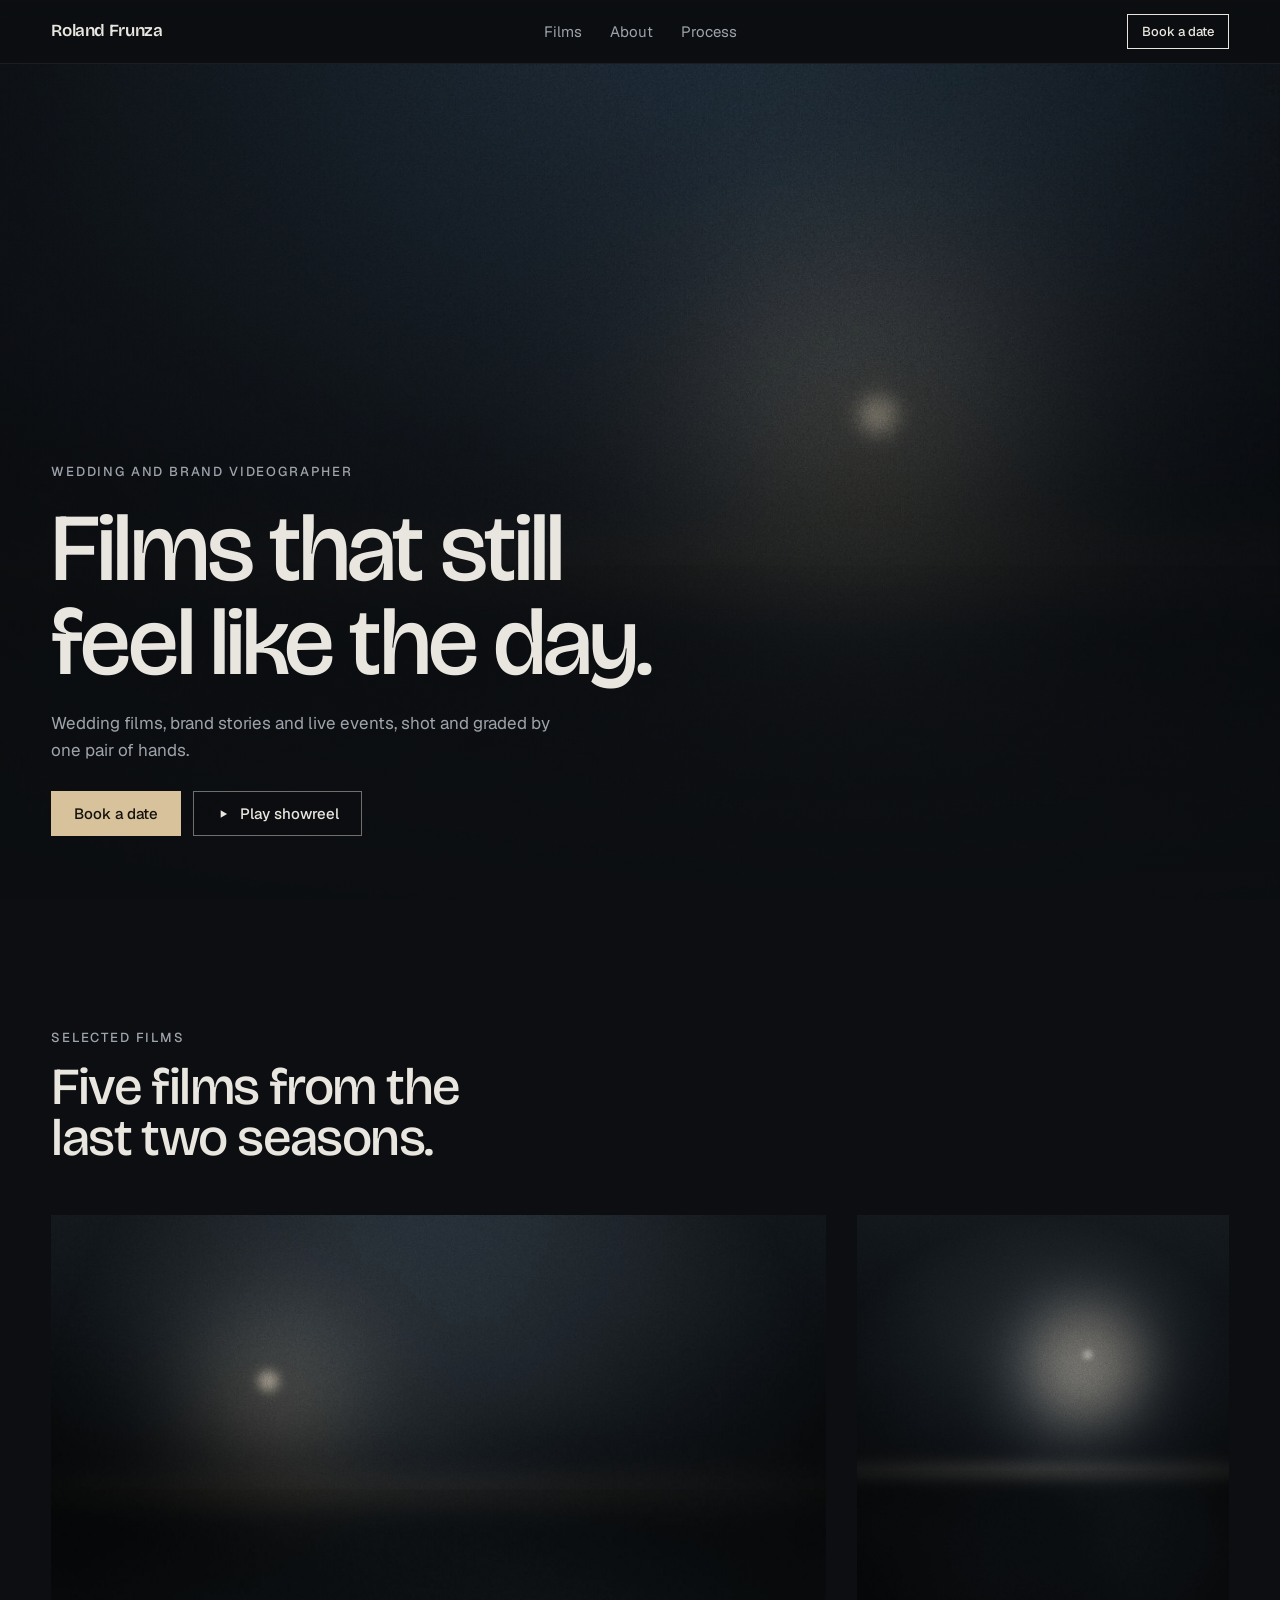
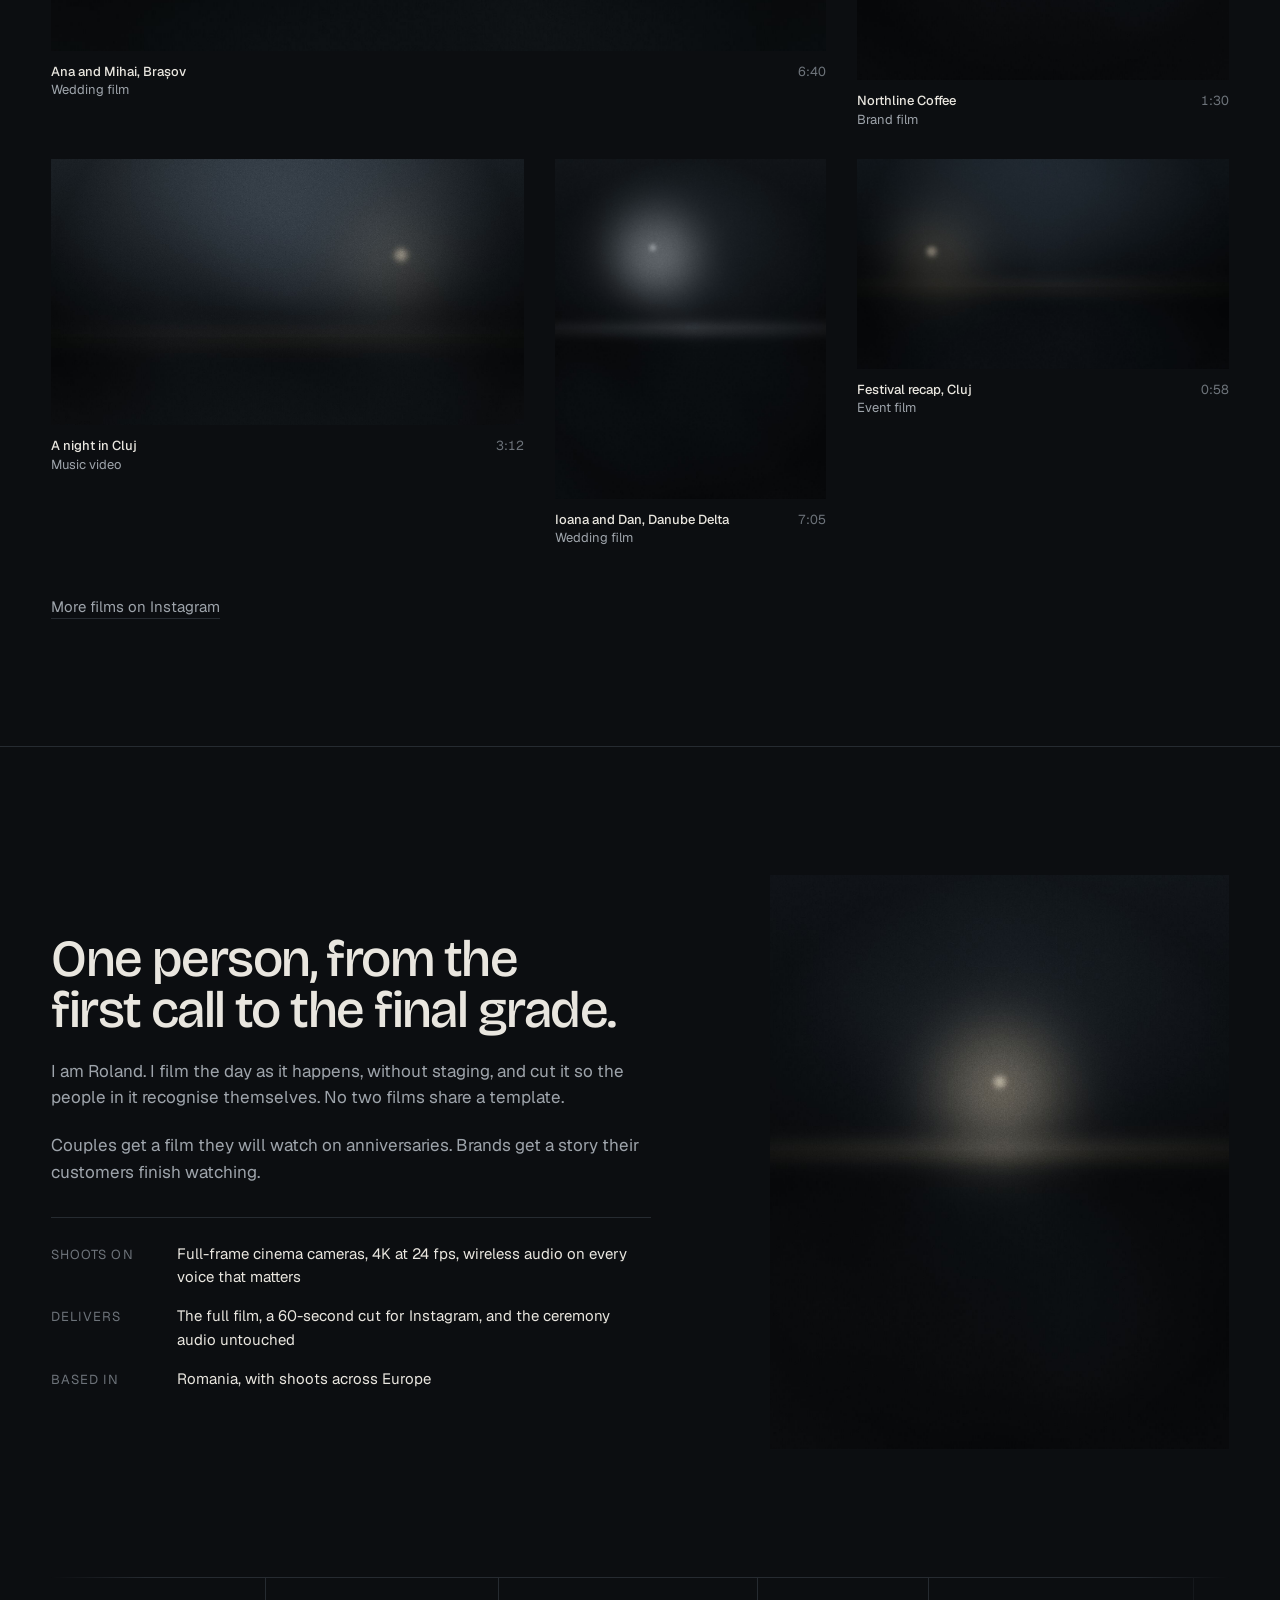
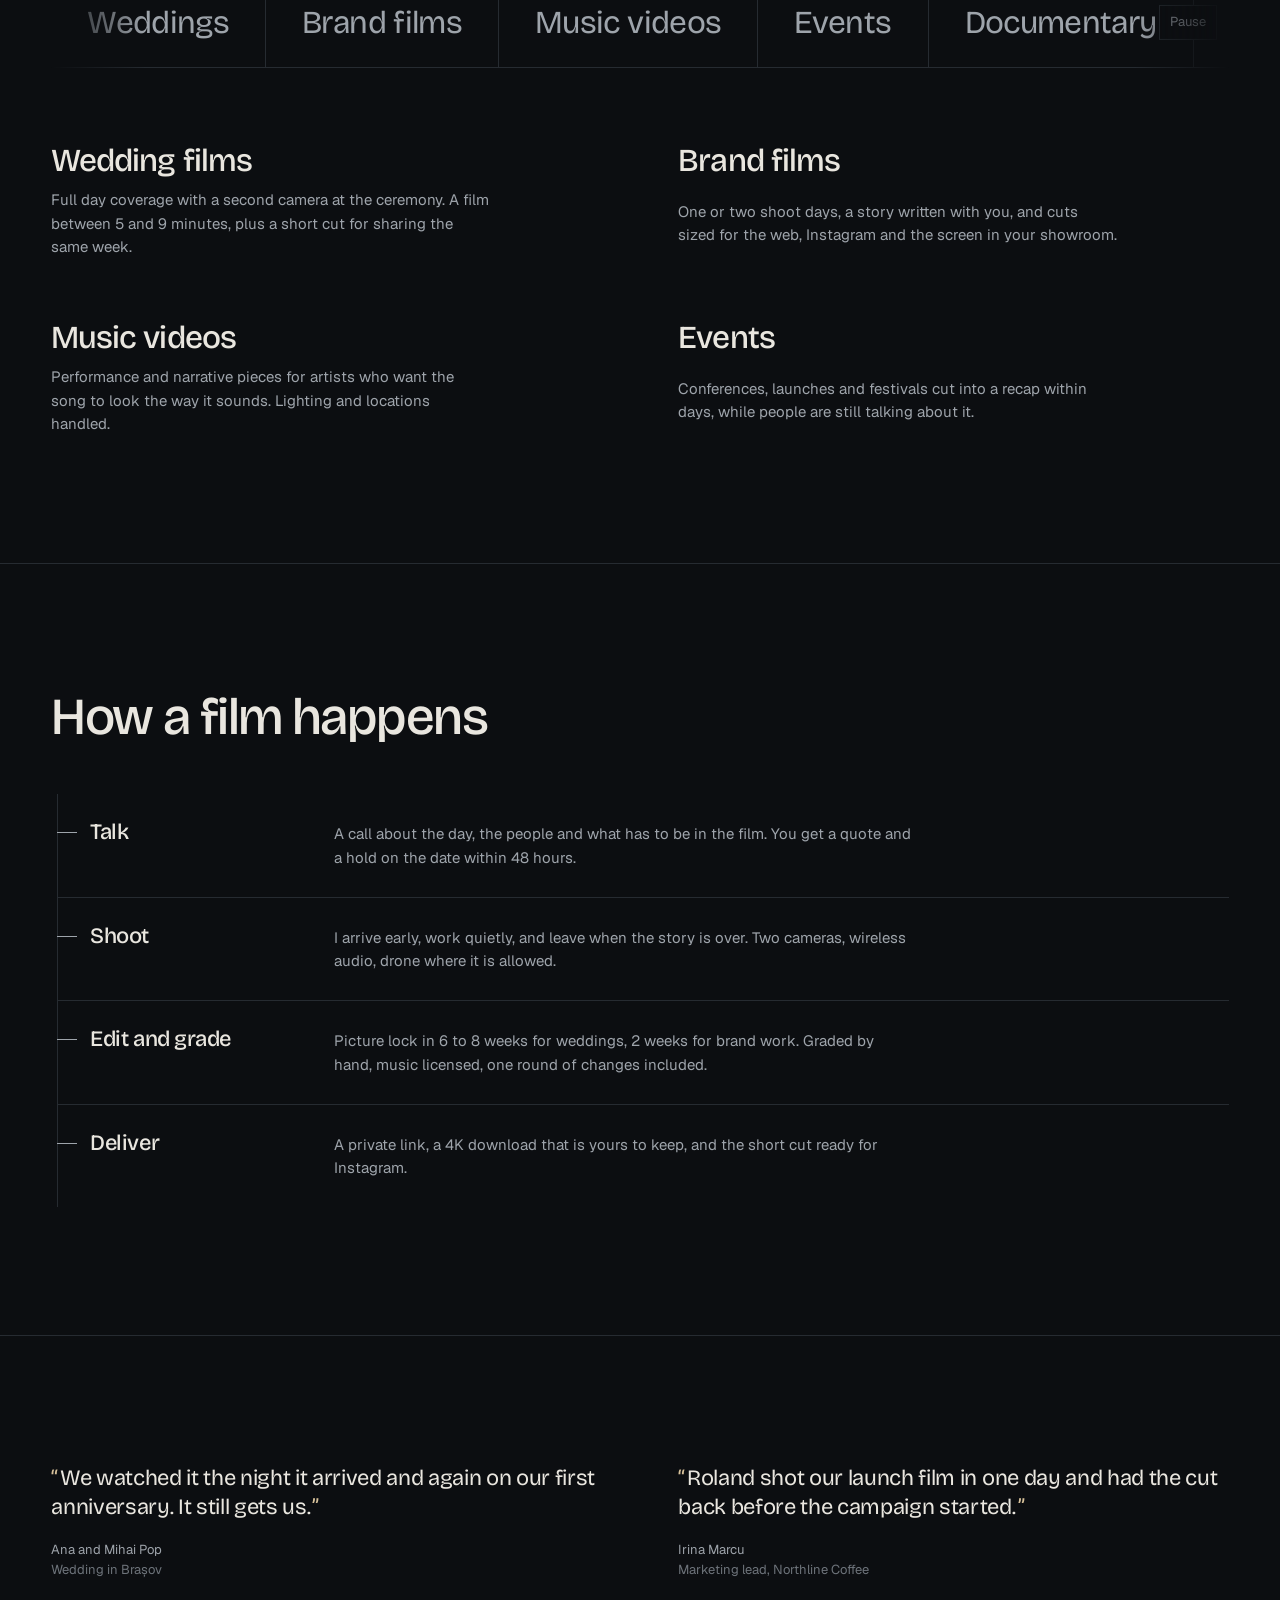
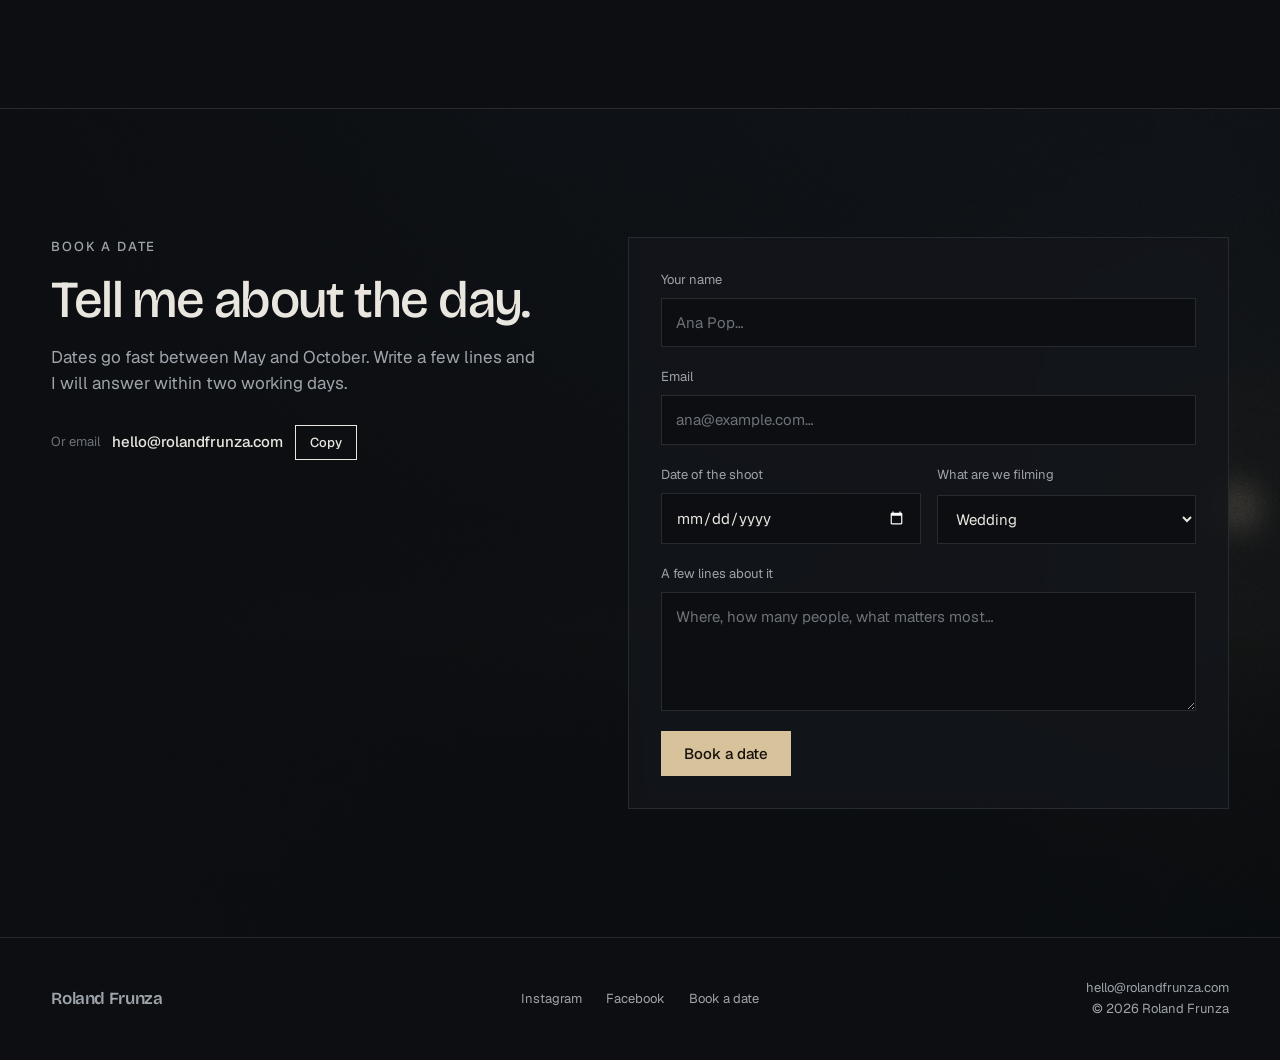
==== projects/roland-frunza/index.html @ 5f52cfac "Add Atelier agency skills, agents and the Roland Frunza website design Vendor taste-skill, image-to-" ====
<!doctype html>
<html lang="en">
<head>
  <meta charset="utf-8">
  <meta name="viewport" content="width=device-width, initial-scale=1, viewport-fit=cover">
  <meta name="theme-color" content="#0c0e11">
  <meta name="description" content="Roland Frunza films weddings, brand stories and live events. One person from the first call to the final grade.">
  <title>Roland Frunza, Videographer</title>
  <link rel="icon" href="data:image/svg+xml,%3Csvg xmlns='http://www.w3.org/2000/svg' viewBox='0 0 32 32'%3E%3Crect width='32' height='32' fill='%230c0e11'/%3E%3Cpath d='M12 9v14l11-7z' fill='%23d8c29b'/%3E%3C/svg%3E">
  <link rel="preload" href="assets/fonts/bricolagegrotesque-latin.woff2" as="font" type="font/woff2" crossorigin>
  <link rel="preload" href="assets/fonts/geist-latin.woff2" as="font" type="font/woff2" crossorigin>
  <link rel="stylesheet" href="styles.css">
</head>
<body>
  <a class="skip" href="#main">Skip to content</a>

  <header class="nav">
    <a class="nav__brand" href="#top" translate="no">Roland Frunza</a>
    <nav class="nav__links" aria-label="Sections">
      <a href="#films">Films</a>
      <a href="#about">About</a>
      <a href="#process">Process</a>
    </nav>
    <a class="btn btn--small" href="#book">Book a date</a>
  </header>

  <main id="main">

    <!-- SLOT: hero-reel.jpg, 16:9. Replace with the showreel poster frame, or a muted autoplay MP4 with this image as poster. -->
    <section class="hero" id="top" aria-labelledby="hero-title">
      <img class="hero__frame" src="assets/hero-reel.jpg" width="1920" height="1080" alt="" fetchpriority="high" decoding="async">
      <div class="hero__copy">
        <p class="eyebrow">Wedding and brand videographer</p>
        <h1 id="hero-title">Films that still feel like the day.</h1>
        <p class="hero__sub">Wedding films, brand stories and live events, shot and graded by one pair of hands.</p>
        <div class="hero__actions">
          <a class="btn btn--primary" href="#book">Book a date</a>
          <a class="btn btn--ghost" href="https://www.instagram.com/rolandfrunza/" target="_blank" rel="noopener">
            <svg class="icon" viewBox="0 0 24 24" aria-hidden="true" focusable="false"><path d="M8 5.5v13l11-6.5z"/></svg>
            Play showreel
          </a>
        </div>
      </div>
    </section>

    <section class="films" id="films" aria-labelledby="films-title">
      <header class="section-head">
        <p class="eyebrow">Selected films</p>
        <h2 id="films-title">Five films from the last two seasons.</h2>
      </header>

      <ul class="reel">
        <!-- SLOT: film-01.jpg, 16:9. Strongest wedding film still. -->
        <li class="reel__item reel__item--wide">
          <a class="frame" href="https://www.instagram.com/rolandfrunza/" target="_blank" rel="noopener">
            <img src="assets/film-01.jpg" width="1600" height="900" alt="Still from the wedding film of Ana and Mihai in Brașov" loading="lazy" decoding="async">
          </a>
          <figure class="caption">
            <figcaption><b>Ana and Mihai, Brașov</b><span>Wedding film</span><time>6:40</time></figcaption>
          </figure>
        </li>
        <!-- SLOT: film-02.jpg, 4:5. Vertical frame cut for reels. -->
        <li class="reel__item reel__item--tall">
          <a class="frame" href="https://www.instagram.com/rolandfrunza/" target="_blank" rel="noopener">
            <img src="assets/film-02.jpg" width="1200" height="1500" alt="Vertical still from a brand film for Northline Coffee" loading="lazy" decoding="async">
          </a>
          <figure class="caption">
            <figcaption><b>Northline Coffee</b><span>Brand film</span><time>1:30</time></figcaption>
          </figure>
        </li>
        <!-- SLOT: film-03.jpg, 16:9. Brand or commercial still. -->
        <li class="reel__item reel__item--half">
          <a class="frame" href="https://www.instagram.com/rolandfrunza/" target="_blank" rel="noopener">
            <img src="assets/film-03.jpg" width="1600" height="900" alt="Still from a music video shot at night in Cluj" loading="lazy" decoding="async">
          </a>
          <figure class="caption">
            <figcaption><b>A night in Cluj</b><span>Music video</span><time>3:12</time></figcaption>
          </figure>
        </li>
        <!-- SLOT: film-04.jpg, 4:5. Vertical detail shot. -->
        <li class="reel__item reel__item--tall">
          <a class="frame" href="https://www.instagram.com/rolandfrunza/" target="_blank" rel="noopener">
            <img src="assets/film-04.jpg" width="1200" height="1500" alt="Vertical still from the wedding film of Ioana and Dan in the Danube Delta" loading="lazy" decoding="async">
          </a>
          <figure class="caption">
            <figcaption><b>Ioana and Dan, Danube Delta</b><span>Wedding film</span><time>7:05</time></figcaption>
          </figure>
        </li>
        <!-- SLOT: film-05.jpg, 16:9. Event or festival still. -->
        <li class="reel__item reel__item--half">
          <a class="frame" href="https://www.instagram.com/rolandfrunza/" target="_blank" rel="noopener">
            <img src="assets/film-05.jpg" width="1600" height="900" alt="Still from a festival recap film" loading="lazy" decoding="async">
          </a>
          <figure class="caption">
            <figcaption><b>Festival recap, Cluj</b><span>Event film</span><time>0:58</time></figcaption>
          </figure>
        </li>
      </ul>
      <p class="films__more"><a href="https://www.instagram.com/rolandfrunza/" target="_blank" rel="noopener">More films on Instagram</a></p>
    </section>

    <section class="about" id="about" aria-labelledby="about-title">
      <div class="about__text">
        <h2 id="about-title">One person, from the first call to the final grade.</h2>
        <p>I am Roland. I film the day as it happens, without staging, and cut it so the people in it recognise themselves. No two films share a template.</p>
        <p>Couples get a film they will watch on anniversaries. Brands get a story their customers finish watching.</p>
        <dl class="facts">
          <div><dt>Shoots on</dt><dd>Full-frame cinema cameras, 4K at 24&nbsp;fps, wireless audio on every voice that matters</dd></div>
          <div><dt>Delivers</dt><dd>The full film, a 60-second cut for Instagram, and the ceremony audio untouched</dd></div>
          <div><dt>Based in</dt><dd>Romania, with shoots across Europe</dd></div>
        </dl>
      </div>
      <!-- SLOT: portrait.jpg, 4:5. Portrait of Roland on set, natural light. -->
      <img class="about__portrait" src="assets/portrait.jpg" width="1200" height="1500" alt="Roland Frunza holding a cinema camera on a shoot" loading="lazy" decoding="async">
    </section>

    <section class="kinds" aria-labelledby="kinds-title">
      <div class="marquee" aria-hidden="true">
        <div class="marquee__track">
          <span>Weddings</span><span>Brand films</span><span>Music videos</span><span>Events</span><span>Documentary</span><span>Real estate</span>
          <span>Weddings</span><span>Brand films</span><span>Music videos</span><span>Events</span><span>Documentary</span><span>Real estate</span>
        </div>
        <button class="marquee__toggle" type="button" id="marquee-toggle" aria-pressed="false">Pause</button>
      </div>
      <h2 id="kinds-title" class="visually-hidden">What I film</h2>
      <div class="kinds__list">
        <article class="kind">
          <h3>Wedding films</h3>
          <p>Full day coverage with a second camera at the ceremony. A film between 5 and 9 minutes, plus a short cut for sharing the same week.</p>
        </article>
        <article class="kind">
          <h3>Brand films</h3>
          <p>One or two shoot days, a story written with you, and cuts sized for the web, Instagram and the screen in your showroom.</p>
        </article>
        <article class="kind">
          <h3>Music videos</h3>
          <p>Performance and narrative pieces for artists who want the song to look the way it sounds. Lighting and locations handled.</p>
        </article>
        <article class="kind">
          <h3>Events</h3>
          <p>Conferences, launches and festivals cut into a recap within days, while people are still talking about it.</p>
        </article>
      </div>
    </section>

    <section class="process" id="process" aria-labelledby="process-title">
      <h2 id="process-title">How a film happens</h2>
      <ol class="steps">
        <li class="step">
          <h3>Talk</h3>
          <p>A call about the day, the people and what has to be in the film. You get a quote and a hold on the date within 48&nbsp;hours.</p>
        </li>
        <li class="step">
          <h3>Shoot</h3>
          <p>I arrive early, work quietly, and leave when the story is over. Two cameras, wireless audio, drone where it is allowed.</p>
        </li>
        <li class="step">
          <h3>Edit and grade</h3>
          <p>Picture lock in 6 to 8&nbsp;weeks for weddings, 2&nbsp;weeks for brand work. Graded by hand, music licensed, one round of changes included.</p>
        </li>
        <li class="step">
          <h3>Deliver</h3>
          <p>A private link, a 4K download that is yours to keep, and the short cut ready for Instagram.</p>
        </li>
      </ol>
    </section>

    <section class="words" aria-label="What clients say">
      <blockquote class="quote">
        <p>We watched it the night it arrived and again on our first anniversary. It still gets us.</p>
        <footer>Ana and Mihai Pop<span>Wedding in Brașov</span></footer>
      </blockquote>
      <blockquote class="quote">
        <p>Roland shot our launch film in one day and had the cut back before the campaign started.</p>
        <footer>Irina Marcu<span>Marketing lead, Northline Coffee</span></footer>
      </blockquote>
    </section>

    <!-- SLOT: contact.jpg, 12:5. Wide atmospheric frame, dark enough for text. -->
    <section class="book" id="book" aria-labelledby="book-title">
      <img class="book__frame" src="assets/contact.jpg" width="1920" height="800" alt="" loading="lazy" decoding="async">
      <div class="book__inner">
        <div class="book__intro">
          <p class="eyebrow">Book a date</p>
          <h2 id="book-title">Tell me about the day.</h2>
          <p>Dates go fast between May and October. Write a few lines and I will answer within two working days.</p>
          <div class="contact-line">
            <span class="contact-line__label">Or email</span>
            <span class="contact-line__value" id="email-value" translate="no">hello@rolandfrunza.com</span>
            <button class="btn btn--small" type="button" id="copy-email">Copy</button>
            <span class="contact-line__status" id="copy-status" aria-live="polite"></span>
          </div>
        </div>
        <form class="form" id="booking-form" novalidate>
          <div class="field">
            <label for="f-name">Your name</label>
            <input id="f-name" name="name" type="text" autocomplete="name" required placeholder="Ana Pop…">
            <p class="field__error" id="f-name-error" aria-live="polite"></p>
          </div>
          <div class="field">
            <label for="f-email">Email</label>
            <input id="f-email" name="email" type="email" inputmode="email" autocomplete="email" spellcheck="false" required placeholder="ana@example.com…">
            <p class="field__error" id="f-email-error" aria-live="polite"></p>
          </div>
          <div class="field field--half">
            <label for="f-date">Date of the shoot</label>
            <input id="f-date" name="date" type="date" autocomplete="off">
            <p class="field__error" id="f-date-error" aria-live="polite"></p>
          </div>
          <div class="field field--half">
            <label for="f-type">What are we filming</label>
            <select id="f-type" name="type" autocomplete="off">
              <option value="wedding">Wedding</option>
              <option value="brand">Brand film</option>
              <option value="music">Music video</option>
              <option value="event">Event</option>
              <option value="other">Something else</option>
            </select>
            <p class="field__error" id="f-type-error" aria-live="polite"></p>
          </div>
          <div class="field">
            <label for="f-message">A few lines about it</label>
            <textarea id="f-message" name="message" rows="4" autocomplete="off" placeholder="Where, how many people, what matters most…"></textarea>
            <p class="field__error" id="f-message-error" aria-live="polite"></p>
          </div>
          <div class="form__actions">
            <button class="btn btn--primary" type="submit" id="submit-btn">Book a date</button>
            <p class="form__status" id="form-status" aria-live="polite"></p>
          </div>
        </form>
      </div>
    </section>

  </main>

  <footer class="footer">
    <a class="footer__brand" href="#top" translate="no">Roland Frunza</a>
    <nav class="footer__links" aria-label="Elsewhere">
      <a href="https://www.instagram.com/rolandfrunza/" target="_blank" rel="noopener">Instagram</a>
      <a href="https://www.facebook.com/profile.php?id=100063567347592" target="_blank" rel="noopener">Facebook</a>
      <a href="#book">Book a date</a>
    </nav>
    <p class="footer__note"><span translate="no">hello@rolandfrunza.com</span><br>© 2026 Roland Frunza</p>
  </footer>

  <script src="script.js" defer></script>
</body>
</html>
---- projects/roland-frunza/styles.css ----
/* Roland Frunza, videographer.
   Layout: full-bleed frames with a left-weighted title card; a 12-column editorial reel;
   type does the structure, chrome stays invisible. Single dark theme, locked. */

/* Self-hosted variable fonts (Google Fonts, OFL). Latin + Latin Extended for Romanian diacritics. */
@font-face { font-family: "Bricolage Grotesque"; font-style: normal; font-weight: 300 800; font-display: swap;
  src: url("assets/fonts/bricolagegrotesque-latin-ext.woff2") format("woff2");
  unicode-range: U+0100-02BA, U+02BD-02C5, U+02C7-02CC, U+02CE-02D7, U+02DD-02FF, U+0304, U+0308, U+0329, U+1D00-1DBF, U+1E00-1E9F, U+1EF2-1EFF, U+2020, U+20A0-20AB, U+20AD-20C0, U+2113, U+2C60-2C7F, U+A720-A7FF; }
@font-face { font-family: "Bricolage Grotesque"; font-style: normal; font-weight: 300 800; font-display: swap;
  src: url("assets/fonts/bricolagegrotesque-latin.woff2") format("woff2");
  unicode-range: U+0000-00FF, U+0131, U+0152-0153, U+02BB-02BC, U+02C6, U+02DA, U+02DC, U+0304, U+0308, U+0329, U+2000-206F, U+20AC, U+2122, U+2191, U+2193, U+2212, U+2215, U+FEFF, U+FFFD; }
@font-face { font-family: "Geist"; font-style: normal; font-weight: 300 700; font-display: swap;
  src: url("assets/fonts/geist-latin-ext.woff2") format("woff2");
  unicode-range: U+0100-02BA, U+02BD-02C5, U+02C7-02CC, U+02CE-02D7, U+02DD-02FF, U+0304, U+0308, U+0329, U+1D00-1DBF, U+1E00-1E9F, U+1EF2-1EFF, U+2020, U+20A0-20AB, U+20AD-20C0, U+2113, U+2C60-2C7F, U+A720-A7FF; }
@font-face { font-family: "Geist"; font-style: normal; font-weight: 300 700; font-display: swap;
  src: url("assets/fonts/geist-latin.woff2") format("woff2");
  unicode-range: U+0000-00FF, U+0131, U+0152-0153, U+02BB-02BC, U+02C6, U+02DA, U+02DC, U+0304, U+0308, U+0329, U+2000-206F, U+20AC, U+2122, U+2191, U+2193, U+2212, U+2215, U+FEFF, U+FFFD; }

:root {
  --bg: #0c0e11;
  --bg-2: #13161a;
  --line: #262b31;
  --fg: #e9e6df;
  --fg-2: #9ea4ab;
  --fg-3: #6d737a;
  --accent: #d8c29b;
  --accent-ink: #15120c;

  --font-display: "Bricolage Grotesque", "Archivo", "Helvetica Neue", Arial, sans-serif;
  --font-body: "Geist", "Helvetica Neue", Arial, system-ui, sans-serif;

  --step--1: 0.8125rem;
  --step-0: 0.9375rem;
  --step-1: 1.0625rem;
  --step-2: 1.375rem;
  --step-3: 2rem;
  --step-4: clamp(2rem, 1.2rem + 2.6vw, 3.25rem);
  --step-5: clamp(2.75rem, 0.8rem + 6.5vw, 6rem);

  --gutter: clamp(16px, 4vw, 56px);
  --section: clamp(72px, 10vw, 140px);
  --container: 1440px;
  --nav-h: 64px;

  --ease-out: cubic-bezier(0.22, 1, 0.36, 1);
  color-scheme: dark;
}

*, *::before, *::after { box-sizing: border-box; }

html { scroll-behavior: smooth; -webkit-text-size-adjust: 100%; }
[id] { scroll-margin-top: calc(var(--nav-h) + 16px); }

body {
  margin: 0;
  background: var(--bg);
  color: var(--fg);
  font-family: var(--font-body);
  font-size: var(--step-0);
  line-height: 1.55;
  font-weight: 400;
  -webkit-font-smoothing: antialiased;
  -webkit-tap-highlight-color: transparent;
  overflow-x: clip;
}

img { max-width: 100%; height: auto; display: block; }
a { color: inherit; }
h1, h2, h3 { margin: 0; font-family: var(--font-display); font-weight: 500; letter-spacing: -0.03em; line-height: 0.98; text-wrap: balance; }
p { margin: 0; }
ul, ol { margin: 0; padding: 0; list-style: none; }
button, input, select, textarea { font: inherit; color: inherit; }
button { touch-action: manipulation; }

:focus-visible { outline: 2px solid var(--accent); outline-offset: 3px; }
:focus:not(:focus-visible) { outline: none; }

.visually-hidden {
  position: absolute; width: 1px; height: 1px; margin: -1px; padding: 0;
  overflow: hidden; clip: rect(0 0 0 0); white-space: nowrap; border: 0;
}

.skip {
  position: absolute; left: var(--gutter); top: -100px; z-index: 50;
  padding: 10px 14px; background: var(--accent); color: var(--accent-ink); text-decoration: none;
}
.skip:focus-visible { top: calc(env(safe-area-inset-top, 0px) + 12px); }

/* Labels */
.eyebrow {
  font-size: var(--step--1);
  text-transform: uppercase;
  letter-spacing: 0.14em;
  color: var(--fg-2);
  font-weight: 500;
}

/* Buttons: all-sharp, one accent */
.btn {
  display: inline-flex; align-items: center; gap: 10px;
  padding: 14px 22px;
  font-weight: 500; font-size: var(--step-0); line-height: 1;
  text-decoration: none; white-space: nowrap;
  border: 1px solid var(--fg); background: transparent; color: var(--fg);
  cursor: pointer;
  transition: background-color 180ms var(--ease-out), color 180ms var(--ease-out), border-color 180ms var(--ease-out), transform 120ms var(--ease-out);
}
.btn:hover { background: var(--fg); color: var(--bg); }
.btn:active { transform: translateY(1px); }
.btn--primary { background: var(--accent); color: var(--accent-ink); border-color: var(--accent); }
.btn--primary:hover { background: var(--fg); border-color: var(--fg); color: var(--bg); }
.btn--ghost { border-color: rgba(233, 230, 223, 0.45); backdrop-filter: blur(6px); background: rgba(12, 14, 17, 0.35); }
.btn--ghost:hover { border-color: var(--fg); background: var(--fg); color: var(--bg); }
.btn--small { padding: 10px 14px; font-size: var(--step--1); }
.icon { width: 14px; height: 14px; fill: currentColor; }

/* Nav */
.nav {
  position: sticky; top: env(safe-area-inset-top, 0px); z-index: 40;
  height: var(--nav-h);
  display: grid; grid-template-columns: 1fr auto 1fr; align-items: center; gap: 24px;
  padding-inline: var(--gutter);
  background: linear-gradient(to bottom, rgba(12, 14, 17, 0.9), rgba(12, 14, 17, 0.6));
  backdrop-filter: blur(10px);
  border-bottom: 1px solid rgba(38, 43, 49, 0.6);
}
.nav__brand, .footer__brand {
  font-family: var(--font-display); font-weight: 600; letter-spacing: -0.02em; font-size: var(--step-1);
  text-decoration: none; white-space: nowrap;
}
.nav__links { display: flex; gap: 28px; justify-content: center; }
.nav__links a { text-decoration: none; color: var(--fg-2); font-size: var(--step-0); transition: color 160ms var(--ease-out); }
.nav__links a:hover { color: var(--fg); }
.nav > .btn { justify-self: end; }

/* Hero */
.hero {
  position: relative;
  min-height: calc(100dvh - var(--nav-h));
  display: grid; align-items: end;
  padding: 24px var(--gutter) clamp(32px, 5vw, 64px);
  isolation: isolate;
  overflow: hidden;
}
.hero__frame {
  position: absolute; inset: 0; z-index: -2;
  width: 100%; height: 100%; object-fit: cover;
  animation: frame-in 1600ms var(--ease-out) both;
}
.hero::after {
  content: ""; position: absolute; inset: 0; z-index: -1;
  background:
    linear-gradient(to top, rgba(12, 14, 17, 0.92) 0%, rgba(12, 14, 17, 0.45) 45%, rgba(12, 14, 17, 0.1) 100%),
    linear-gradient(to right, rgba(12, 14, 17, 0.5), transparent 60%);
}
.hero__copy {
  max-width: 1000px;
  display: grid; gap: 20px;
  animation: rise 900ms 200ms var(--ease-out) both;
}
.hero h1 {
  font-size: var(--step-5);
  font-variation-settings: "opsz" 96;
  max-width: 14ch;
}
.hero__sub { font-size: var(--step-1); color: var(--fg-2); max-width: 46ch; }
.hero__actions { display: flex; flex-wrap: wrap; gap: 12px; margin-top: 8px; }

@keyframes rise { from { opacity: 0; transform: translateY(18px); } to { opacity: 1; transform: none; } }
@keyframes frame-in { from { transform: scale(1.04); } to { transform: none; } }

/* Shared section rhythm */
.films, .about, .kinds, .process, .words {
  padding-block: var(--section);
  padding-inline: var(--gutter);
  max-width: var(--container);
  margin-inline: auto;
}
.section-head { display: grid; gap: 14px; margin-bottom: clamp(32px, 4vw, 56px); }
h2 { font-size: var(--step-4); max-width: 18ch; }

/* Selected films: 12-column editorial reel */
.reel {
  display: grid;
  grid-template-columns: repeat(12, minmax(0, 1fr));
  gap: clamp(16px, 2.4vw, 36px);
  align-items: start;
}
.reel__item { min-width: 0; display: grid; gap: 12px; }
.reel__item--wide { grid-column: 1 / span 8; }
.reel__item--tall { grid-column: span 4; }
.reel__item--half { grid-column: span 4; }
.reel__item:nth-child(2) { grid-column: 9 / span 4; }
.reel__item:nth-child(3) { grid-column: 1 / span 5; }
.reel__item:nth-child(4) { grid-column: 6 / span 3; }
.reel__item:nth-child(5) { grid-column: 9 / span 4; }

.frame {
  display: block; overflow: hidden; background: var(--bg-2);
  max-width: 100%;
}
.frame img {
  width: 100%; height: auto;
  transition: transform 700ms var(--ease-out), filter 700ms var(--ease-out);
  filter: saturate(0.9);
}
.frame:hover img, .frame:focus-visible img { transform: scale(1.03); filter: saturate(1); }

.caption { margin: 0; }
.caption figcaption {
  display: grid; grid-template-columns: 1fr auto; column-gap: 16px;
  font-size: var(--step--1); color: var(--fg-2); line-height: 1.4;
}
.caption b { font-weight: 500; color: var(--fg); grid-column: 1; }
.caption span { grid-column: 1; }
.caption time { grid-column: 2; grid-row: 1 / span 2; align-self: start; font-variant-numeric: tabular-nums; color: var(--fg-3); }

.films__more { margin-top: clamp(28px, 4vw, 48px); }
.films__more a { color: var(--fg-2); text-decoration: none; border-bottom: 1px solid var(--line); padding-bottom: 2px; transition: color 160ms var(--ease-out), border-color 160ms var(--ease-out); }
.films__more a:hover { color: var(--accent); border-color: var(--accent); }

/* About: text left, portrait right */
.about {
  display: grid; grid-template-columns: minmax(0, 7fr) minmax(0, 5fr); gap: clamp(32px, 6vw, 96px);
  align-items: center;
  border-top: 1px solid var(--line);
}
.about__text { display: grid; gap: 22px; max-width: 60ch; }
.about__text p { color: var(--fg-2); font-size: var(--step-1); }
.about__portrait { width: 100%; max-width: 480px; justify-self: end; }
.facts { display: grid; gap: 16px; margin: 10px 0 0; padding-top: 24px; border-top: 1px solid var(--line); }
.facts div { display: grid; grid-template-columns: 110px minmax(0, 1fr); gap: 16px; }
.facts dt { color: var(--fg-3); font-size: var(--step--1); text-transform: uppercase; letter-spacing: 0.08em; padding-top: 3px; }
.facts dd { margin: 0; color: var(--fg); }

/* What I film: marquee, then two columns */
.kinds { padding-top: 0; }
.marquee {
  position: relative; overflow: hidden;
  border-block: 1px solid var(--line);
  margin-bottom: clamp(40px, 6vw, 80px);
  mask-image: linear-gradient(to right, transparent, black 8%, black 92%, transparent);
}
.marquee__track {
  display: flex; width: max-content;
  animation: slide 38s linear infinite;
}
.marquee__track span {
  font-family: var(--font-display); font-size: var(--step-3); font-weight: 400; letter-spacing: -0.02em;
  padding: 20px 36px;
  border-right: 1px solid var(--line);
  white-space: nowrap; color: var(--fg-2);
}
.marquee.is-paused .marquee__track, .marquee:hover .marquee__track { animation-play-state: paused; }
.marquee__toggle {
  position: absolute; right: 12px; top: 50%; transform: translateY(-50%);
  padding: 6px 10px; font-size: var(--step--1);
  background: var(--bg); border: 1px solid var(--line); color: var(--fg-2); cursor: pointer;
}
.marquee__toggle:hover { color: var(--fg); border-color: var(--fg-2); }
@keyframes slide { to { transform: translateX(-50%); } }

.kinds__list {
  display: grid; grid-template-columns: repeat(2, minmax(0, 1fr));
  gap: clamp(32px, 5vw, 72px) clamp(32px, 6vw, 96px);
}
.kind { display: grid; gap: 12px; }
.kind h3 { font-size: var(--step-3); font-weight: 500; }
.kind p { color: var(--fg-2); max-width: 44ch; }

/* Process: vertical timeline, no numbering */
.process { border-top: 1px solid var(--line); }
.process h2 { margin-bottom: clamp(32px, 4vw, 56px); }
.steps {
  display: grid; gap: 0;
  border-left: 1px solid var(--line);
  margin-left: 6px;
}
.step {
  position: relative;
  display: grid; grid-template-columns: minmax(140px, 220px) minmax(0, 1fr); gap: 24px;
  padding: 28px 0 28px 32px;
}
.step::before {
  content: ""; position: absolute; left: -1px; top: 38px;
  width: 20px; height: 1px; background: var(--fg-2);
}
.step + .step { border-top: 1px solid var(--line); }
.step h3 { font-size: var(--step-2); font-weight: 500; letter-spacing: -0.02em; }
.step p { color: var(--fg-2); max-width: 58ch; }

/* Kind words: two quotes */
.words {
  display: grid; grid-template-columns: repeat(2, minmax(0, 1fr)); gap: clamp(32px, 6vw, 96px);
  border-top: 1px solid var(--line);
}
.quote { margin: 0; display: grid; gap: 18px; }
.quote p {
  font-family: var(--font-display); font-size: var(--step-2); line-height: 1.3; letter-spacing: -0.015em;
  font-weight: 400; text-wrap: pretty;
}
.quote p::before { content: "\201C"; color: var(--accent); margin-right: 2px; }
.quote p::after { content: "\201D"; color: var(--accent); margin-left: 2px; }
.quote footer { display: grid; font-size: var(--step--1); color: var(--fg-2); }
.quote footer span { color: var(--fg-3); }

/* Book a date */
.book { position: relative; isolation: isolate; overflow: hidden; border-top: 1px solid var(--line); }
.book__frame { position: absolute; inset: 0; z-index: -2; width: 100%; height: 100%; object-fit: cover; }
.book::after {
  content: ""; position: absolute; inset: 0; z-index: -1;
  background: linear-gradient(to right, rgba(12, 14, 17, 0.94) 0%, rgba(12, 14, 17, 0.82) 55%, rgba(12, 14, 17, 0.6) 100%);
}
.book__inner {
  max-width: var(--container); margin-inline: auto;
  padding: var(--section) var(--gutter);
  display: grid; grid-template-columns: minmax(0, 5fr) minmax(0, 6fr); gap: clamp(32px, 6vw, 96px);
  align-items: start;
}
.book__intro { display: grid; gap: 18px; }
.book__intro > p:not(.eyebrow) { color: var(--fg-2); max-width: 44ch; font-size: var(--step-1); }
.contact-line { display: flex; flex-wrap: wrap; align-items: center; gap: 12px; margin-top: 10px; }
.contact-line__label { color: var(--fg-3); font-size: var(--step--1); }
.contact-line__value { font-weight: 500; user-select: all; }
.contact-line__status { color: var(--accent); font-size: var(--step--1); min-height: 1em; }

.form {
  display: grid; grid-template-columns: repeat(2, minmax(0, 1fr)); gap: 20px 16px;
  padding: clamp(20px, 3vw, 32px);
  background: rgba(19, 22, 26, 0.85);
  border: 1px solid var(--line);
  backdrop-filter: blur(8px);
}
.field { grid-column: 1 / -1; display: grid; gap: 8px; min-width: 0; }
.field--half { grid-column: auto; }
.field label { font-size: var(--step--1); color: var(--fg-2); }
.field input, .field select, .field textarea {
  width: 100%; min-width: 0;
  padding: 12px 14px;
  background: var(--bg); color: var(--fg);
  border: 1px solid var(--line); border-radius: 0;
  transition: border-color 160ms var(--ease-out);
}
.field input::placeholder, .field textarea::placeholder { color: var(--fg-3); }
.field input:hover, .field select:hover, .field textarea:hover { border-color: var(--fg-3); }
.field input:focus-visible, .field select:focus-visible, .field textarea:focus-visible { outline: none; border-color: var(--accent); box-shadow: 0 0 0 1px var(--accent); }
.field textarea { resize: vertical; min-height: 110px; }
.field.is-invalid input, .field.is-invalid select, .field.is-invalid textarea { border-color: #d9a08c; }
.field__error { font-size: var(--step--1); color: #e5b4a3; min-height: 0; }
.field__error:empty { display: none; }
.form__actions { grid-column: 1 / -1; display: flex; flex-wrap: wrap; align-items: center; gap: 16px; }
.form__status { color: var(--fg-2); font-size: var(--step--1); }
.form__status.is-ok { color: var(--accent); }
.form.is-sent .form__status { font-weight: 500; }

/* Footer */
.footer {
  max-width: var(--container); margin-inline: auto;
  padding: 40px var(--gutter) calc(40px + env(safe-area-inset-bottom, 0px));
  display: grid; grid-template-columns: 1fr auto 1fr; align-items: center; gap: 24px;
  border-top: 1px solid var(--line);
  color: var(--fg-2); font-size: var(--step--1);
}
.footer__links { display: flex; gap: 24px; flex-wrap: wrap; justify-content: center; }
.footer__links a { text-decoration: none; color: var(--fg-2); transition: color 160ms var(--ease-out); }
.footer__links a:hover { color: var(--fg); }
.footer__note { text-align: right; line-height: 1.6; }

/* Tablet and phone */
@media (max-width: 960px) {
  .reel__item--wide, .reel__item--tall, .reel__item--half,
  .reel__item:nth-child(2), .reel__item:nth-child(3), .reel__item:nth-child(4), .reel__item:nth-child(5) {
    grid-column: span 6;
  }
  .reel__item:first-child { grid-column: 1 / -1; }
  .about { grid-template-columns: 1fr; }
  .about__portrait { justify-self: start; max-width: 420px; }
  .book__inner { grid-template-columns: 1fr; }
  .words { grid-template-columns: 1fr; }
  .step { grid-template-columns: 1fr; gap: 8px; }
}

@media (max-width: 640px) {
  .nav { grid-template-columns: 1fr auto; }
  .nav__links { display: none; }
  .hero { min-height: calc(100svh - var(--nav-h)); }
  .reel__item, .reel__item:first-child { grid-column: 1 / -1; }
  .kinds__list { grid-template-columns: 1fr; }
  .facts div { grid-template-columns: 1fr; gap: 4px; }
  .form { grid-template-columns: 1fr; }
  .field--half { grid-column: 1 / -1; }
  .footer { grid-template-columns: 1fr; text-align: left; }
  .footer__links { justify-content: flex-start; }
  .footer__note { text-align: left; }
  .marquee__track span { font-size: var(--step-2); padding: 16px 24px; }
}

@media (prefers-reduced-motion: reduce) {
  html { scroll-behavior: auto; }
  .hero__frame, .hero__copy { animation: none; }
  .marquee__track { animation: none; }
  .frame img { transition: none; }
  .btn, .nav__links a, .films__more a { transition: none; }
}
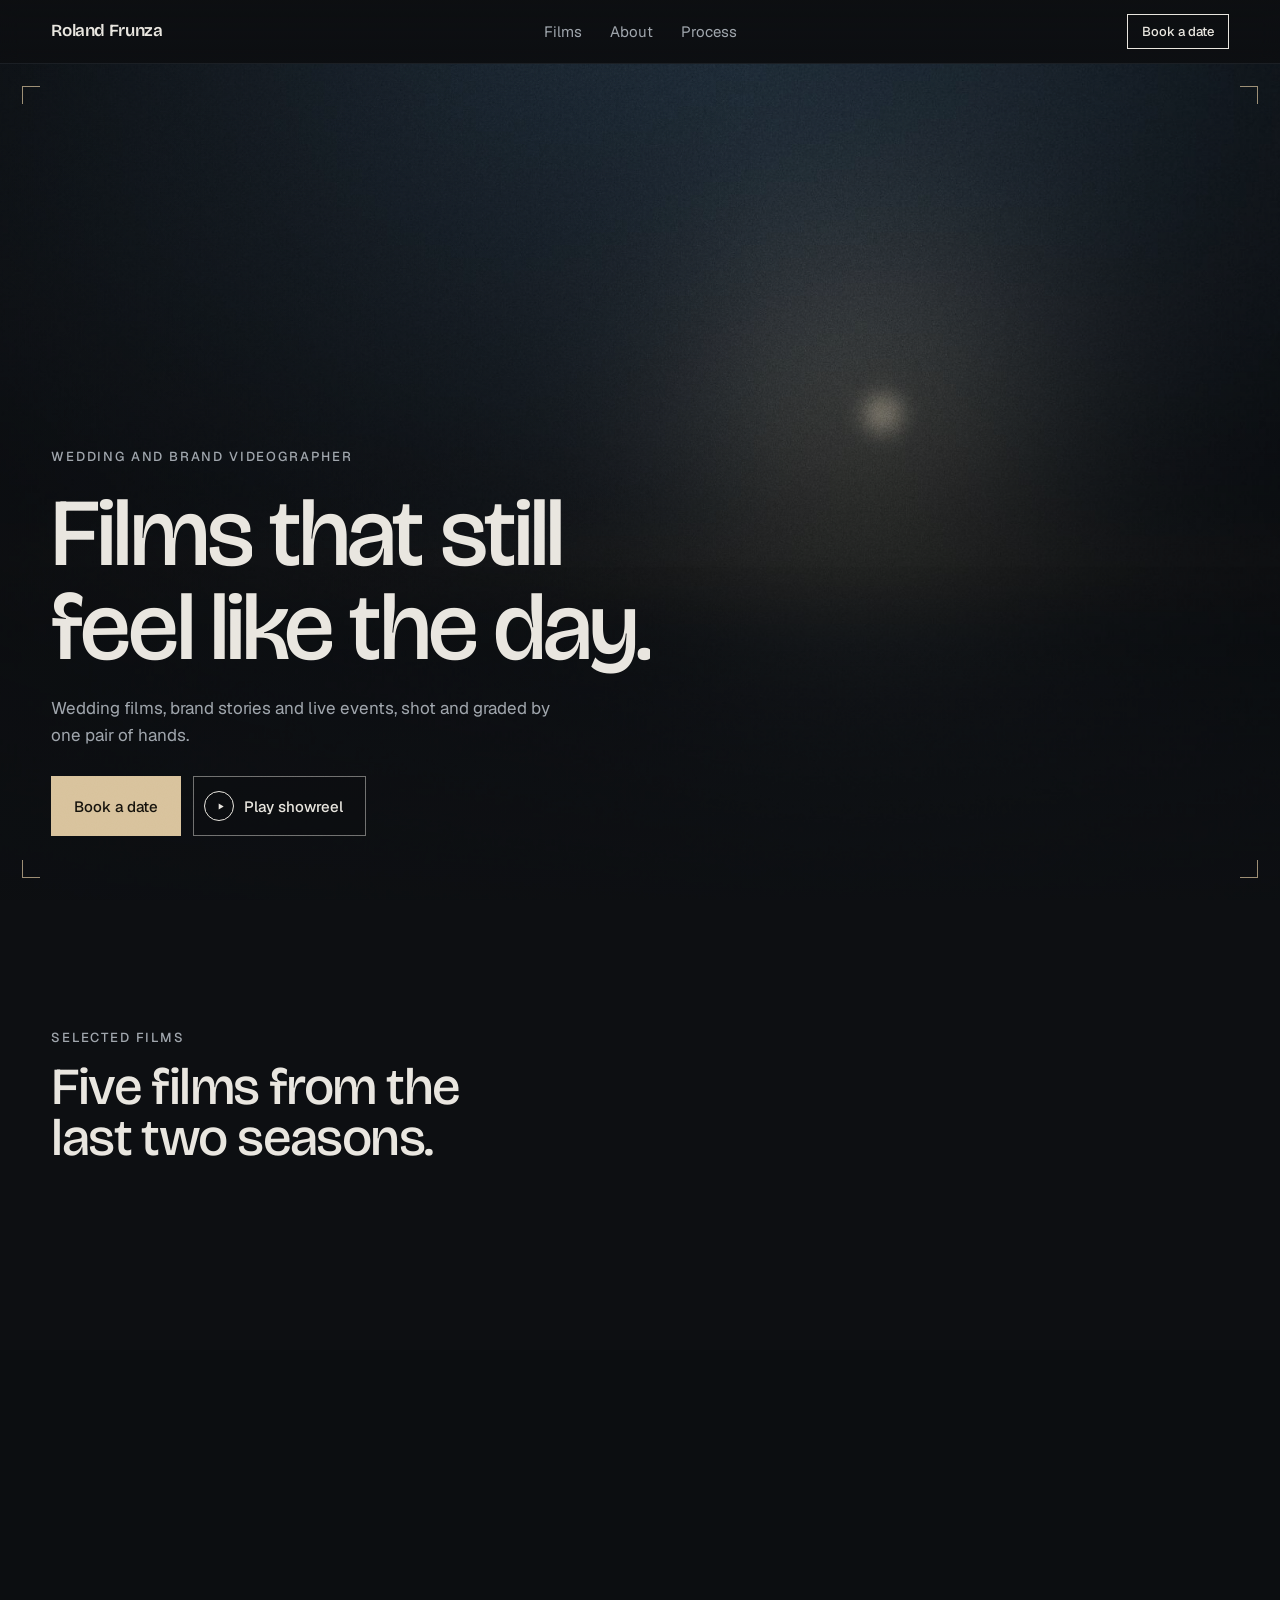
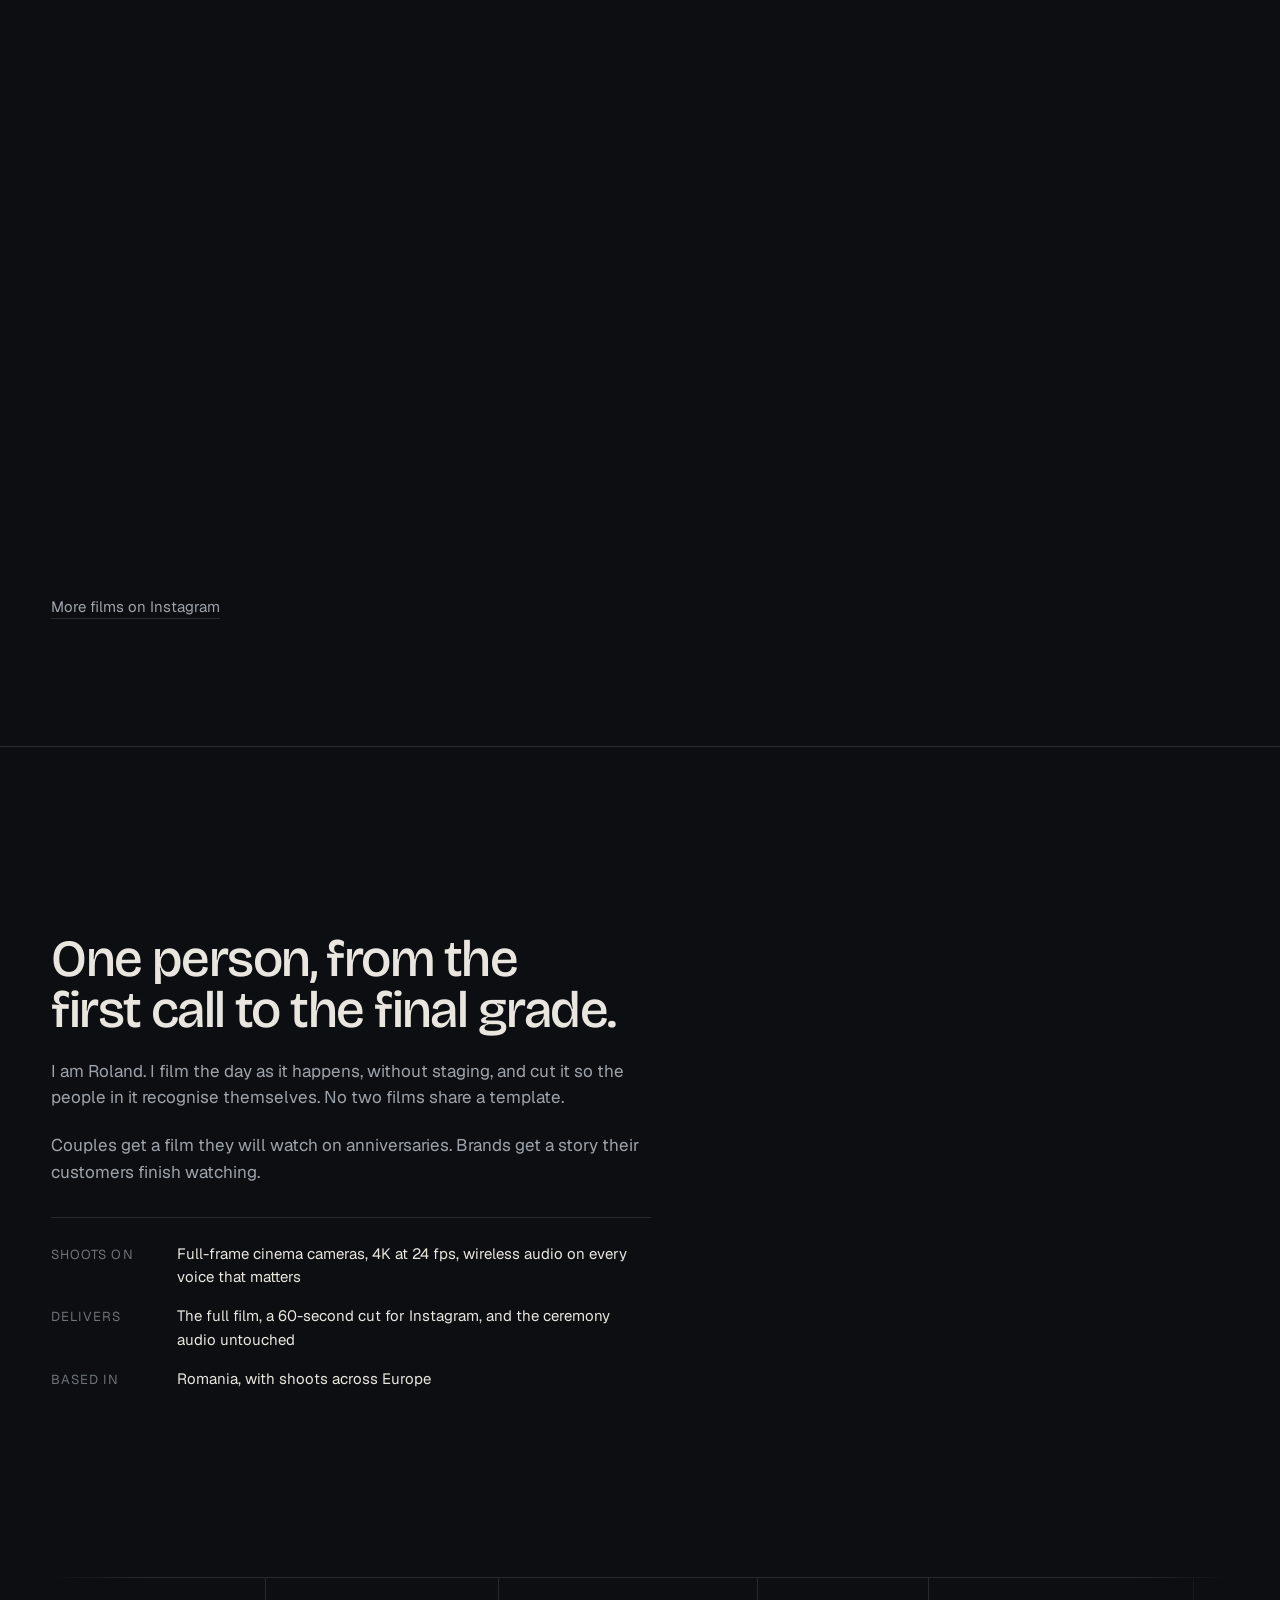
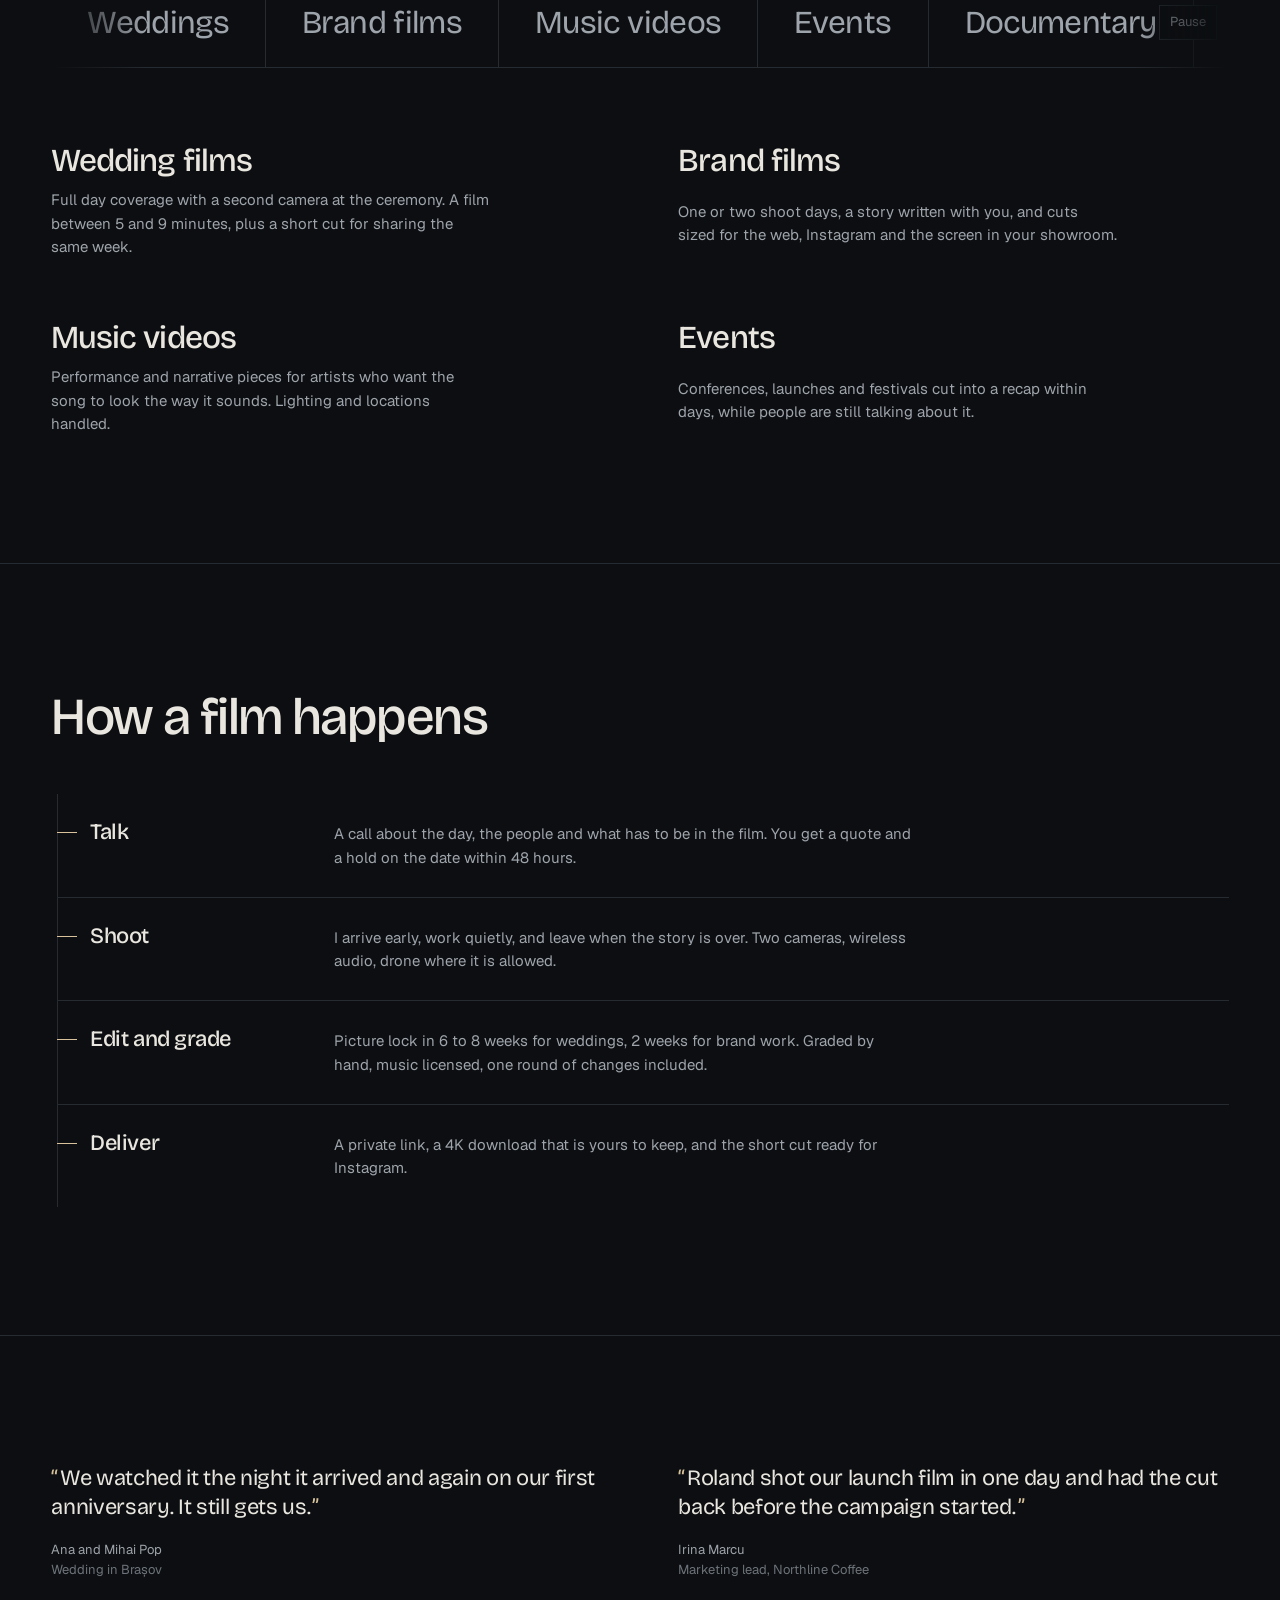
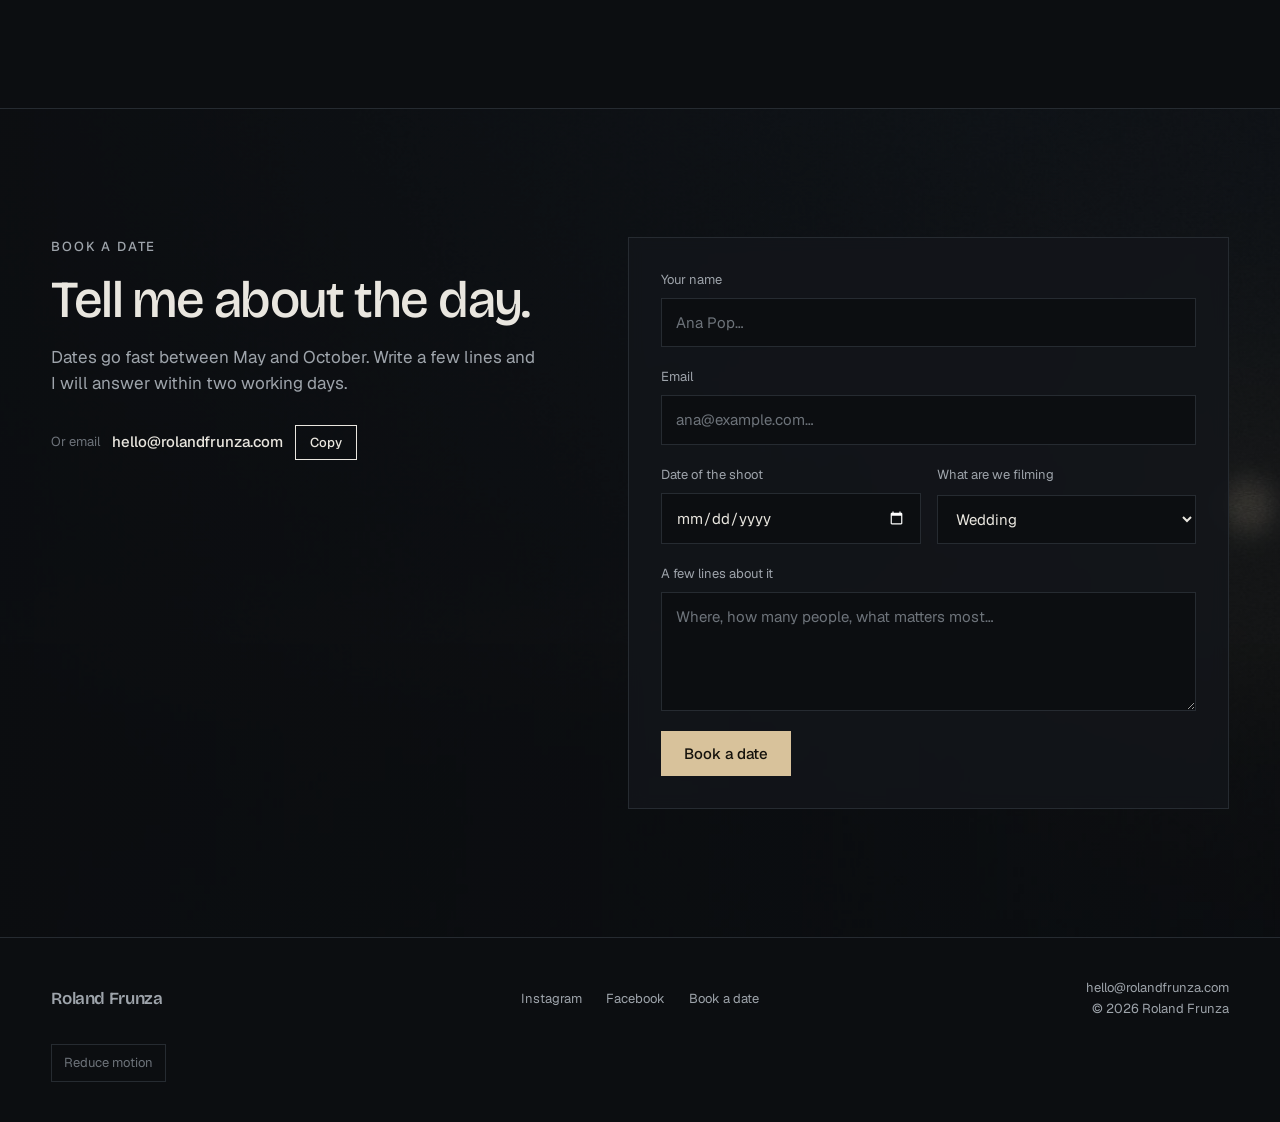
==== commit 17d81251: "Add cinematic motion layer to the Roland Frunza site and a QA screenshot script Letterbox leader on " ====
--- a/projects/roland-frunza/index.html
+++ b/projects/roland-frunza/index.html
@@ -13,6 +13,8 @@
 </head>
 <body>
   <a class="skip" href="#main">Skip to content</a>
+  <div class="leader" aria-hidden="true"><span class="leader__bar"></span><span class="leader__bar"></span></div>
+  <div class="grain" aria-hidden="true"></div>
 
   <header class="nav">
     <a class="nav__brand" href="#top" translate="no">Roland Frunza</a>
@@ -22,6 +24,7 @@
       <a href="#process">Process</a>
     </nav>
     <a class="btn btn--small" href="#book">Book a date</a>
+    <span class="nav__scrub" aria-hidden="true"></span>
   </header>
 
   <main id="main">
@@ -29,14 +32,16 @@
     <!-- SLOT: hero-reel.jpg, 16:9. Replace with the showreel poster frame, or a muted autoplay MP4 with this image as poster. -->
     <section class="hero" id="top" aria-labelledby="hero-title">
       <img class="hero__frame" src="assets/hero-reel.jpg" width="1920" height="1080" alt="" fetchpriority="high" decoding="async">
+      <div class="hero__leak" aria-hidden="true"></div>
+      <div class="hero__marks" aria-hidden="true"><span></span><span></span><span></span><span></span></div>
       <div class="hero__copy">
         <p class="eyebrow">Wedding and brand videographer</p>
         <h1 id="hero-title">Films that still feel like the day.</h1>
         <p class="hero__sub">Wedding films, brand stories and live events, shot and graded by one pair of hands.</p>
         <div class="hero__actions">
           <a class="btn btn--primary" href="#book">Book a date</a>
-          <a class="btn btn--ghost" href="https://www.instagram.com/rolandfrunza/" target="_blank" rel="noopener">
-            <svg class="icon" viewBox="0 0 24 24" aria-hidden="true" focusable="false"><path d="M8 5.5v13l11-6.5z"/></svg>
+          <a class="btn btn--ghost btn--play" href="https://www.instagram.com/rolandfrunza/" target="_blank" rel="noopener">
+            <span class="btn__ring" aria-hidden="true"><svg class="icon" viewBox="0 0 24 24" aria-hidden="true" focusable="false"><path d="M8 5.5v13l11-6.5z"/></svg></span>
             Play showreel
           </a>
         </div>
@@ -44,63 +49,69 @@
     </section>
 
     <section class="films" id="films" aria-labelledby="films-title">
-      <header class="section-head">
+      <img class="films__ambient" id="films-ambient" src="assets/film-01.jpg" width="1600" height="900" alt="" aria-hidden="true" loading="lazy" decoding="async">
+      <header class="section-head" data-reveal>
         <p class="eyebrow">Selected films</p>
         <h2 id="films-title">Five films from the last two seasons.</h2>
       </header>
 
       <ul class="reel">
         <!-- SLOT: film-01.jpg, 16:9. Strongest wedding film still. -->
-        <li class="reel__item reel__item--wide">
+        <li class="reel__item reel__item--wide" data-reveal="frame" style="--i:0">
           <a class="frame" href="https://www.instagram.com/rolandfrunza/" target="_blank" rel="noopener">
             <img src="assets/film-01.jpg" width="1600" height="900" alt="Still from the wedding film of Ana and Mihai in Brașov" loading="lazy" decoding="async">
+            <span class="frame__play" aria-hidden="true"><svg class="icon" viewBox="0 0 24 24" focusable="false"><path d="M8 5.5v13l11-6.5z"/></svg></span>
           </a>
           <figure class="caption">
             <figcaption><b>Ana and Mihai, Brașov</b><span>Wedding film</span><time>6:40</time></figcaption>
           </figure>
         </li>
         <!-- SLOT: film-02.jpg, 4:5. Vertical frame cut for reels. -->
-        <li class="reel__item reel__item--tall">
+        <li class="reel__item reel__item--tall" data-reveal="frame" style="--i:1">
           <a class="frame" href="https://www.instagram.com/rolandfrunza/" target="_blank" rel="noopener">
             <img src="assets/film-02.jpg" width="1200" height="1500" alt="Vertical still from a brand film for Northline Coffee" loading="lazy" decoding="async">
+            <span class="frame__play" aria-hidden="true"><svg class="icon" viewBox="0 0 24 24" focusable="false"><path d="M8 5.5v13l11-6.5z"/></svg></span>
           </a>
           <figure class="caption">
             <figcaption><b>Northline Coffee</b><span>Brand film</span><time>1:30</time></figcaption>
           </figure>
         </li>
         <!-- SLOT: film-03.jpg, 16:9. Brand or commercial still. -->
-        <li class="reel__item reel__item--half">
+        <li class="reel__item reel__item--half" data-reveal="frame" style="--i:2">
           <a class="frame" href="https://www.instagram.com/rolandfrunza/" target="_blank" rel="noopener">
             <img src="assets/film-03.jpg" width="1600" height="900" alt="Still from a music video shot at night in Cluj" loading="lazy" decoding="async">
+            <span class="frame__play" aria-hidden="true"><svg class="icon" viewBox="0 0 24 24" focusable="false"><path d="M8 5.5v13l11-6.5z"/></svg></span>
           </a>
           <figure class="caption">
             <figcaption><b>A night in Cluj</b><span>Music video</span><time>3:12</time></figcaption>
           </figure>
         </li>
         <!-- SLOT: film-04.jpg, 4:5. Vertical detail shot. -->
-        <li class="reel__item reel__item--tall">
+        <li class="reel__item reel__item--tall" data-reveal="frame" style="--i:3">
           <a class="frame" href="https://www.instagram.com/rolandfrunza/" target="_blank" rel="noopener">
             <img src="assets/film-04.jpg" width="1200" height="1500" alt="Vertical still from the wedding film of Ioana and Dan in the Danube Delta" loading="lazy" decoding="async">
+            <span class="frame__play" aria-hidden="true"><svg class="icon" viewBox="0 0 24 24" focusable="false"><path d="M8 5.5v13l11-6.5z"/></svg></span>
           </a>
           <figure class="caption">
             <figcaption><b>Ioana and Dan, Danube Delta</b><span>Wedding film</span><time>7:05</time></figcaption>
           </figure>
         </li>
         <!-- SLOT: film-05.jpg, 16:9. Event or festival still. -->
-        <li class="reel__item reel__item--half">
+        <li class="reel__item reel__item--half" data-reveal="frame" style="--i:4">
           <a class="frame" href="https://www.instagram.com/rolandfrunza/" target="_blank" rel="noopener">
             <img src="assets/film-05.jpg" width="1600" height="900" alt="Still from a festival recap film" loading="lazy" decoding="async">
+            <span class="frame__play" aria-hidden="true"><svg class="icon" viewBox="0 0 24 24" focusable="false"><path d="M8 5.5v13l11-6.5z"/></svg></span>
           </a>
           <figure class="caption">
             <figcaption><b>Festival recap, Cluj</b><span>Event film</span><time>0:58</time></figcaption>
           </figure>
         </li>
       </ul>
-      <p class="films__more"><a href="https://www.instagram.com/rolandfrunza/" target="_blank" rel="noopener">More films on Instagram</a></p>
+      <p class="films__more" data-reveal><a href="https://www.instagram.com/rolandfrunza/" target="_blank" rel="noopener">More films on Instagram</a></p>
     </section>
 
     <section class="about" id="about" aria-labelledby="about-title">
-      <div class="about__text">
+      <div class="about__text" data-reveal>
         <h2 id="about-title">One person, from the first call to the final grade.</h2>
         <p>I am Roland. I film the day as it happens, without staging, and cut it so the people in it recognise themselves. No two films share a template.</p>
         <p>Couples get a film they will watch on anniversaries. Brands get a story their customers finish watching.</p>
@@ -111,7 +122,7 @@
         </dl>
       </div>
       <!-- SLOT: portrait.jpg, 4:5. Portrait of Roland on set, natural light. -->
-      <img class="about__portrait" src="assets/portrait.jpg" width="1200" height="1500" alt="Roland Frunza holding a cinema camera on a shoot" loading="lazy" decoding="async">
+      <img class="about__portrait" data-reveal="frame" src="assets/portrait.jpg" width="1200" height="1500" alt="Roland Frunza holding a cinema camera on a shoot" loading="lazy" decoding="async">
     </section>
 
     <section class="kinds" aria-labelledby="kinds-title">
@@ -123,7 +134,7 @@
         <button class="marquee__toggle" type="button" id="marquee-toggle" aria-pressed="false">Pause</button>
       </div>
       <h2 id="kinds-title" class="visually-hidden">What I film</h2>
-      <div class="kinds__list">
+      <div class="kinds__list" data-reveal>
         <article class="kind">
           <h3>Wedding films</h3>
           <p>Full day coverage with a second camera at the ceremony. A film between 5 and 9 minutes, plus a short cut for sharing the same week.</p>
@@ -144,21 +155,21 @@
     </section>
 
     <section class="process" id="process" aria-labelledby="process-title">
-      <h2 id="process-title">How a film happens</h2>
+      <h2 id="process-title" data-reveal>How a film happens</h2>
       <ol class="steps">
-        <li class="step">
+        <li class="step" data-reveal style="--i:0">
           <h3>Talk</h3>
           <p>A call about the day, the people and what has to be in the film. You get a quote and a hold on the date within 48&nbsp;hours.</p>
         </li>
-        <li class="step">
+        <li class="step" data-reveal style="--i:1">
           <h3>Shoot</h3>
           <p>I arrive early, work quietly, and leave when the story is over. Two cameras, wireless audio, drone where it is allowed.</p>
         </li>
-        <li class="step">
+        <li class="step" data-reveal style="--i:2">
           <h3>Edit and grade</h3>
           <p>Picture lock in 6 to 8&nbsp;weeks for weddings, 2&nbsp;weeks for brand work. Graded by hand, music licensed, one round of changes included.</p>
         </li>
-        <li class="step">
+        <li class="step" data-reveal style="--i:3">
           <h3>Deliver</h3>
           <p>A private link, a 4K download that is yours to keep, and the short cut ready for Instagram.</p>
         </li>
@@ -166,11 +177,11 @@
     </section>
 
     <section class="words" aria-label="What clients say">
-      <blockquote class="quote">
+      <blockquote class="quote" data-reveal style="--i:0">
         <p>We watched it the night it arrived and again on our first anniversary. It still gets us.</p>
         <footer>Ana and Mihai Pop<span>Wedding in Brașov</span></footer>
       </blockquote>
-      <blockquote class="quote">
+      <blockquote class="quote" data-reveal style="--i:1">
         <p>Roland shot our launch film in one day and had the cut back before the campaign started.</p>
         <footer>Irina Marcu<span>Marketing lead, Northline Coffee</span></footer>
       </blockquote>
@@ -180,7 +191,7 @@
     <section class="book" id="book" aria-labelledby="book-title">
       <img class="book__frame" src="assets/contact.jpg" width="1920" height="800" alt="" loading="lazy" decoding="async">
       <div class="book__inner">
-        <div class="book__intro">
+        <div class="book__intro" data-reveal>
           <p class="eyebrow">Book a date</p>
           <h2 id="book-title">Tell me about the day.</h2>
           <p>Dates go fast between May and October. Write a few lines and I will answer within two working days.</p>
@@ -191,7 +202,7 @@
             <span class="contact-line__status" id="copy-status" aria-live="polite"></span>
           </div>
         </div>
-        <form class="form" id="booking-form" novalidate>
+        <form class="form" id="booking-form" novalidate data-reveal style="--i:1">
           <div class="field">
             <label for="f-name">Your name</label>
             <input id="f-name" name="name" type="text" autocomplete="name" required placeholder="Ana Pop…">
@@ -241,6 +252,7 @@
       <a href="#book">Book a date</a>
     </nav>
     <p class="footer__note"><span translate="no">hello@rolandfrunza.com</span><br>© 2026 Roland Frunza</p>
+    <button class="footer__motion" type="button" id="motion-toggle" aria-pressed="false">Reduce motion</button>
   </footer>
 
   <script src="script.js" defer></script>
--- a/projects/roland-frunza/styles.css
+++ b/projects/roland-frunza/styles.css
@@ -43,6 +43,8 @@
   --nav-h: 64px;
 
   --ease-out: cubic-bezier(0.22, 1, 0.36, 1);
+  --ease-cine: cubic-bezier(0.65, 0, 0.15, 1);
+  --leader: 1300ms;
   color-scheme: dark;
 }
 
@@ -105,12 +107,21 @@
   cursor: pointer;
   transition: background-color 180ms var(--ease-out), color 180ms var(--ease-out), border-color 180ms var(--ease-out), transform 120ms var(--ease-out);
 }
-.btn:hover { background: var(--fg); color: var(--bg); }
+.btn { background-image: linear-gradient(var(--fg), var(--fg)); background-repeat: no-repeat; background-size: 0% 100%; background-position: left center; transition: background-size 320ms var(--ease-cine), color 200ms var(--ease-out), border-color 200ms var(--ease-out), transform 120ms var(--ease-out); }
+.btn:hover { background-size: 100% 100%; color: var(--bg); }
 .btn:active { transform: translateY(1px); }
-.btn--primary { background: var(--accent); color: var(--accent-ink); border-color: var(--accent); }
-.btn--primary:hover { background: var(--fg); border-color: var(--fg); color: var(--bg); }
-.btn--ghost { border-color: rgba(233, 230, 223, 0.45); backdrop-filter: blur(6px); background: rgba(12, 14, 17, 0.35); }
-.btn--ghost:hover { border-color: var(--fg); background: var(--fg); color: var(--bg); }
+.btn--primary { background-color: var(--accent); color: var(--accent-ink); border-color: var(--accent); }
+.btn--primary:hover { border-color: var(--fg); color: var(--bg); }
+.btn--ghost { border-color: rgba(233, 230, 223, 0.45); backdrop-filter: blur(6px); background-color: rgba(12, 14, 17, 0.35); }
+.btn--ghost:hover { border-color: var(--fg); color: var(--bg); }
+.btn--play { padding-left: 10px; }
+.btn__ring {
+  display: inline-grid; place-items: center; width: 30px; height: 30px;
+  border: 1px solid currentColor; border-radius: 50%;
+  transition: transform 320ms var(--ease-cine), background-color 200ms var(--ease-out);
+}
+.btn__ring .icon { width: 11px; height: 11px; margin-left: 2px; }
+.btn--play:hover .btn__ring { transform: scale(1.12); }
 .btn--small { padding: 10px 14px; font-size: var(--step--1); }
 .icon { width: 14px; height: 14px; fill: currentColor; }
 
@@ -124,6 +135,15 @@
   backdrop-filter: blur(10px);
   border-bottom: 1px solid rgba(38, 43, 49, 0.6);
 }
+.nav__scrub {
+  position: absolute; left: 0; right: 0; bottom: -1px; height: 2px;
+  background: var(--accent); transform-origin: left center; transform: scaleX(0);
+  pointer-events: none;
+}
+@supports (animation-timeline: scroll()) {
+  .nav__scrub { animation: scrub linear both; animation-timeline: scroll(root); }
+}
+@keyframes scrub { from { transform: scaleX(0); } to { transform: scaleX(1); } }
 .nav__brand, .footer__brand {
   font-family: var(--font-display); font-weight: 600; letter-spacing: -0.02em; font-size: var(--step-1);
   text-decoration: none; white-space: nowrap;
@@ -153,11 +173,32 @@
     linear-gradient(to top, rgba(12, 14, 17, 0.92) 0%, rgba(12, 14, 17, 0.45) 45%, rgba(12, 14, 17, 0.1) 100%),
     linear-gradient(to right, rgba(12, 14, 17, 0.5), transparent 60%);
 }
+.hero__leak {
+  position: absolute; top: -20%; bottom: -20%; left: -30%; width: 45%; z-index: -1;
+  background: radial-gradient(ellipse at center, rgba(216, 194, 155, 0.55), rgba(216, 194, 155, 0.12) 40%, transparent 70%);
+  filter: blur(40px); mix-blend-mode: screen; pointer-events: none;
+  animation: leak 3200ms calc(var(--leader) * 0.6) var(--ease-cine) both;
+}
+@keyframes leak { 0% { transform: translateX(0); opacity: 0; } 25% { opacity: 1; } 100% { transform: translateX(340%); opacity: 0; } }
+.hero__marks { position: absolute; inset: 22px; pointer-events: none; z-index: 0; animation: marks 1400ms calc(var(--leader) * 0.7) var(--ease-out) both; }
+.hero__marks span { position: absolute; width: 18px; height: 18px; border: 1px solid rgba(216, 194, 155, 0.7); }
+.hero__marks span:nth-child(1) { left: 0; top: 0; border-right: 0; border-bottom: 0; }
+.hero__marks span:nth-child(2) { right: 0; top: 0; border-left: 0; border-bottom: 0; }
+.hero__marks span:nth-child(3) { left: 0; bottom: 0; border-right: 0; border-top: 0; }
+.hero__marks span:nth-child(4) { right: 0; bottom: 0; border-left: 0; border-top: 0; }
+@keyframes marks { from { inset: 44px; opacity: 0; } to { inset: 22px; opacity: 1; } }
 .hero__copy {
+  position: relative; z-index: 1;
   max-width: 1000px;
   display: grid; gap: 20px;
-  animation: rise 900ms 200ms var(--ease-out) both;
-}
+}
+.hero__copy > .eyebrow, .hero__sub, .hero__actions { animation: rise 900ms var(--ease-out) both; }
+.hero__copy > .eyebrow { animation-delay: calc(var(--leader) * 0.55); }
+.hero__sub { animation-delay: calc(var(--leader) * 0.55 + 520ms); }
+.hero__actions { animation-delay: calc(var(--leader) * 0.55 + 680ms); }
+.hero h1 .w { display: inline-block; overflow: hidden; vertical-align: top; padding-bottom: 0.14em; margin-bottom: -0.14em; }
+.hero h1 .w > span { display: inline-block; transform: translateY(112%); animation: word-up 1100ms var(--ease-cine) both; animation-delay: calc(var(--leader) * 0.55 + 120ms + var(--i, 0) * 80ms); }
+@keyframes word-up { to { transform: none; } }
 .hero h1 {
   font-size: var(--step-5);
   font-variation-settings: "opsz" 96;
@@ -167,7 +208,26 @@
 .hero__actions { display: flex; flex-wrap: wrap; gap: 12px; margin-top: 8px; }
 
 @keyframes rise { from { opacity: 0; transform: translateY(18px); } to { opacity: 1; transform: none; } }
-@keyframes frame-in { from { transform: scale(1.04); } to { transform: none; } }
+@keyframes frame-in { from { transform: scale(1.12); } to { transform: scale(1.02); } }
+.hero__frame { animation: frame-in 2400ms var(--ease-cine) both, drift 28s 2400ms ease-in-out infinite alternate; }
+@keyframes drift { from { transform: scale(1.02) translate(0, 0); } to { transform: scale(1.06) translate(-1.2%, -0.8%); } }
+
+/* Film leader: letterbox bars that open on load */
+.leader { position: fixed; inset: 0; z-index: 70; pointer-events: none; display: grid; grid-template-rows: 1fr 1fr; animation: leader-done 1ms calc(var(--leader) + 1200ms) both; }
+.leader__bar { background: var(--bg); transform-origin: top; animation: leader-open 1200ms var(--leader) var(--ease-cine) both; }
+.leader__bar:last-child { transform-origin: bottom; }
+@keyframes leader-open { to { transform: scaleY(0); } }
+@keyframes leader-done { to { visibility: hidden; } }
+
+/* Film grain over everything, barely there */
+.grain {
+  position: fixed; inset: -50%; z-index: 60; pointer-events: none; opacity: 0.055; mix-blend-mode: overlay;
+  background-image: url("data:image/svg+xml,%3Csvg xmlns='http://www.w3.org/2000/svg' width='260' height='260'%3E%3Cfilter id='n'%3E%3CfeTurbulence type='fractalNoise' baseFrequency='0.9' numOctaves='2' stitchTiles='stitch'/%3E%3CfeColorMatrix values='0 0 0 0 1 0 0 0 0 1 0 0 0 0 1 0 0 0 0.9 0'/%3E%3C/filter%3E%3Crect width='100%25' height='100%25' filter='url(%23n)'/%3E%3C/svg%3E");
+  animation: grain 900ms steps(8) infinite;
+}
+@keyframes grain {
+  0% { transform: translate(0, 0); } 25% { transform: translate(-6%, 4%); } 50% { transform: translate(5%, -7%); } 75% { transform: translate(-3%, -2%); } 100% { transform: translate(4%, 6%); }
+}
 
 /* Shared section rhythm */
 .films, .about, .kinds, .process, .words {
@@ -179,7 +239,14 @@
 .section-head { display: grid; gap: 14px; margin-bottom: clamp(32px, 4vw, 56px); }
 h2 { font-size: var(--step-4); max-width: 18ch; }
 
-/* Selected films: 12-column editorial reel */
+/* Selected films: 12-column editorial reel with an ambient glow from the hovered frame */
+.films { position: relative; isolation: isolate; overflow: hidden; }
+.films__ambient {
+  position: absolute; inset: 0; z-index: -1; width: 100%; height: 100%; object-fit: cover;
+  filter: blur(90px) saturate(1.4); opacity: 0; transform: scale(1.2);
+  transition: opacity 900ms var(--ease-out);
+}
+.films.is-lit .films__ambient { opacity: 0.35; }
 .reel {
   display: grid;
   grid-template-columns: repeat(12, minmax(0, 1fr));
@@ -196,15 +263,30 @@
 .reel__item:nth-child(5) { grid-column: 9 / span 4; }
 
 .frame {
-  display: block; overflow: hidden; background: var(--bg-2);
+  position: relative; display: block; overflow: hidden; background: var(--bg-2);
   max-width: 100%;
 }
 .frame img {
   width: 100%; height: auto;
-  transition: transform 700ms var(--ease-out), filter 700ms var(--ease-out);
-  filter: saturate(0.9);
-}
-.frame:hover img, .frame:focus-visible img { transform: scale(1.03); filter: saturate(1); }
+  transition: transform 900ms var(--ease-cine), filter 900ms var(--ease-out);
+  filter: saturate(0.85) brightness(0.92);
+}
+.frame:hover img, .frame:focus-visible img { transform: scale(1.04); filter: saturate(1.05) brightness(1); }
+.frame__play {
+  position: absolute; left: 50%; top: 50%; width: 64px; height: 64px; margin: -32px 0 0 -32px;
+  display: grid; place-items: center; color: var(--fg);
+  border: 1px solid rgba(233, 230, 223, 0.7); border-radius: 50%;
+  background: rgba(12, 14, 17, 0.35); backdrop-filter: blur(6px);
+  opacity: 0; transform: scale(0.7);
+  transition: opacity 320ms var(--ease-out), transform 420ms var(--ease-cine);
+}
+.frame__play .icon { width: 18px; height: 18px; margin-left: 3px; }
+.frame__play::after { content: ""; position: absolute; inset: -1px; border: 1px solid rgba(216, 194, 155, 0.8); border-radius: 50%; opacity: 0; }
+.frame:hover .frame__play, .frame:focus-visible .frame__play { opacity: 1; transform: none; }
+.frame:hover .frame__play::after { animation: ring 1400ms var(--ease-out) infinite; }
+@keyframes ring { 0% { transform: scale(1); opacity: 0.9; } 100% { transform: scale(1.7); opacity: 0; } }
+.caption b { transition: color 240ms var(--ease-out); }
+.reel__item:hover .caption b { color: var(--accent); }
 
 .caption { margin: 0; }
 .caption figcaption {
@@ -283,8 +365,13 @@
 }
 .step::before {
   content: ""; position: absolute; left: -1px; top: 38px;
-  width: 20px; height: 1px; background: var(--fg-2);
-}
+  width: 20px; height: 1px; background: var(--accent);
+  transform-origin: left; transform: scaleX(0); transition: transform 700ms var(--ease-cine);
+  transition-delay: calc(var(--i, 0) * 120ms + 300ms);
+}
+.js .step.in::before { transform: none; }
+.step h3 { transition: color 500ms var(--ease-out); transition-delay: calc(var(--i, 0) * 120ms + 400ms); }
+.js .step:not(.in) h3 { color: var(--fg-3); }
 .step + .step { border-top: 1px solid var(--line); }
 .step h3 { font-size: var(--step-2); font-weight: 500; letter-spacing: -0.02em; }
 .step p { color: var(--fg-2); max-width: 58ch; }
@@ -306,7 +393,9 @@
 
 /* Book a date */
 .book { position: relative; isolation: isolate; overflow: hidden; border-top: 1px solid var(--line); }
-.book__frame { position: absolute; inset: 0; z-index: -2; width: 100%; height: 100%; object-fit: cover; }
+.book__frame { position: absolute; inset: 0; z-index: -2; width: 100%; height: 100%; object-fit: cover; transform: scale(1.08); }
+.js .book.in .book__frame { animation: pan 14s var(--ease-cine) both; }
+@keyframes pan { from { transform: scale(1.12) translateX(2%); } to { transform: scale(1.04) translateX(-1%); } }
 .book::after {
   content: ""; position: absolute; inset: 0; z-index: -1;
   background: linear-gradient(to right, rgba(12, 14, 17, 0.94) 0%, rgba(12, 14, 17, 0.82) 55%, rgba(12, 14, 17, 0.6) 100%);
@@ -365,6 +454,34 @@
 .footer__links a { text-decoration: none; color: var(--fg-2); transition: color 160ms var(--ease-out); }
 .footer__links a:hover { color: var(--fg); }
 .footer__note { text-align: right; line-height: 1.6; }
+
+/* Scroll reveals: content is visible without JS; with JS, below-the-fold blocks rise in once */
+.js [data-reveal] { opacity: 0; transform: translateY(28px); transition: opacity 900ms var(--ease-out), transform 1000ms var(--ease-cine); transition-delay: calc(var(--i, 0) * 110ms); }
+.js [data-reveal].in { opacity: 1; transform: none; }
+.js [data-reveal="frame"] { opacity: 1; transform: none; clip-path: inset(0 100% 0 0); transition: clip-path 1100ms var(--ease-cine); transition-delay: calc(var(--i, 0) * 140ms); }
+.js [data-reveal="frame"] img { transform: scale(1.12); transition: transform 1400ms var(--ease-cine); transition-delay: calc(var(--i, 0) * 140ms); }
+.js [data-reveal="frame"].in { clip-path: inset(0 0 0 0); }
+.js [data-reveal="frame"].in img { transform: none; }
+.js .reel__item[data-reveal="frame"].in .frame:hover img { transform: scale(1.04); transition-delay: 0ms; }
+.js .about__portrait[data-reveal="frame"] { clip-path: inset(0 0 100% 0); }
+.js .about__portrait[data-reveal="frame"].in { clip-path: inset(0); }
+
+.footer__motion {
+  grid-column: 1 / -1; justify-self: start;
+  padding: 8px 12px; font-size: var(--step--1);
+  background: transparent; border: 1px solid var(--line); color: var(--fg-3); cursor: pointer;
+  transition: color 160ms var(--ease-out), border-color 160ms var(--ease-out);
+}
+.footer__motion:hover { color: var(--fg); border-color: var(--fg-2); }
+
+/* Motion off: the viewer's choice (footer toggle) or the system setting */
+html[data-motion="off"] *, html[data-motion="off"] *::before, html[data-motion="off"] *::after {
+  animation-duration: 1ms !important; animation-delay: 0ms !important; animation-iteration-count: 1 !important;
+  transition-duration: 1ms !important; transition-delay: 0ms !important;
+}
+html[data-motion="off"] .grain { display: none; }
+html[data-motion="off"] [data-reveal] { opacity: 1; transform: none; clip-path: none; }
+html[data-motion="off"] .leader { display: none; }
 
 /* Tablet and phone */
 @media (max-width: 960px) {
@@ -384,6 +501,9 @@
   .nav { grid-template-columns: 1fr auto; }
   .nav__links { display: none; }
   .hero { min-height: calc(100svh - var(--nav-h)); }
+  .hero__marks { inset: 14px; }
+  .hero { padding-bottom: 56px; }
+  .frame__play { width: 52px; height: 52px; margin: -26px 0 0 -26px; }
   .reel__item, .reel__item:first-child { grid-column: 1 / -1; }
   .kinds__list { grid-template-columns: 1fr; }
   .facts div { grid-template-columns: 1fr; gap: 4px; }
@@ -397,8 +517,11 @@
 
 @media (prefers-reduced-motion: reduce) {
   html { scroll-behavior: auto; }
-  .hero__frame, .hero__copy { animation: none; }
-  .marquee__track { animation: none; }
-  .frame img { transition: none; }
-  .btn, .nav__links a, .films__more a { transition: none; }
-}
+  html:not([data-motion="on"]) *, html:not([data-motion="on"]) *::before, html:not([data-motion="on"]) *::after {
+    animation-duration: 1ms !important; animation-delay: 0ms !important; animation-iteration-count: 1 !important;
+    transition-duration: 1ms !important; transition-delay: 0ms !important;
+  }
+  html:not([data-motion="on"]) .grain, html:not([data-motion="on"]) .leader { display: none; }
+  html:not([data-motion="on"]) [data-reveal] { opacity: 1; transform: none; clip-path: none; }
+  html:not([data-motion="on"]) .hero h1 .w > span { transform: none; }
+}
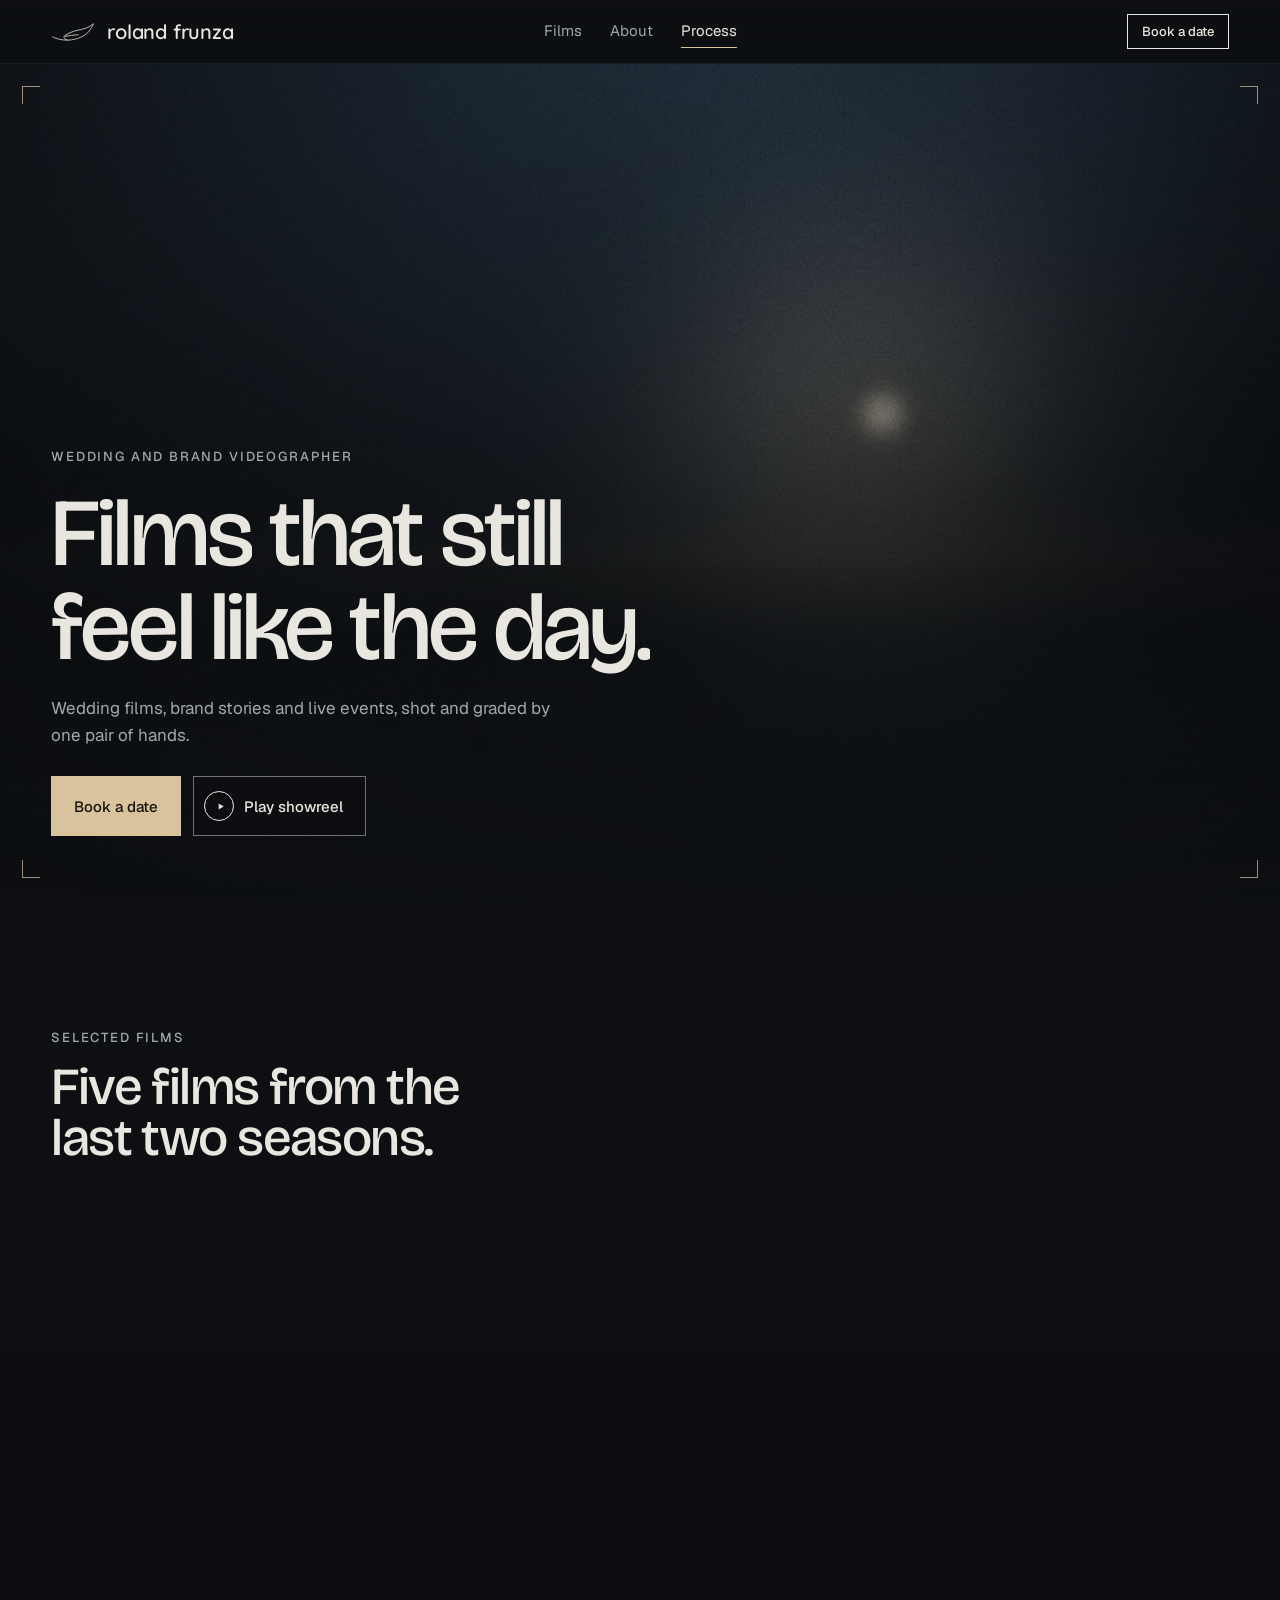
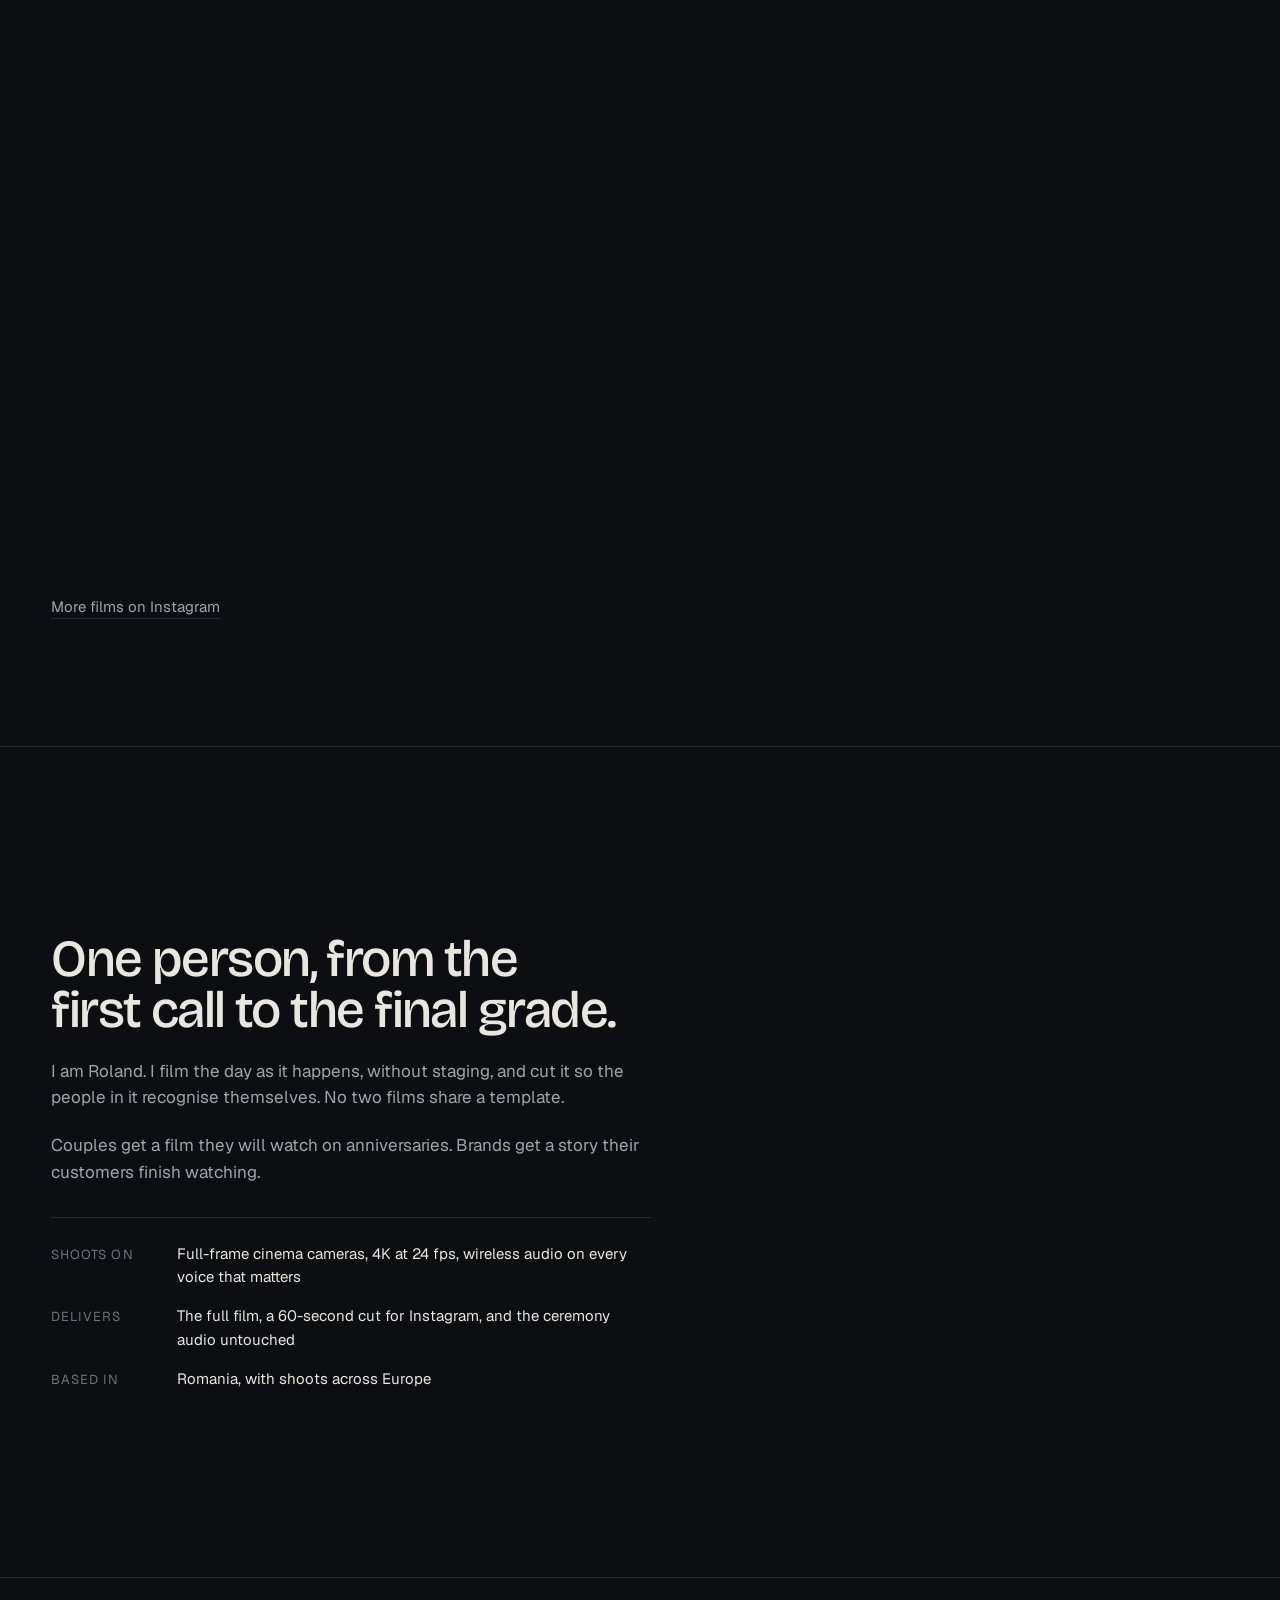
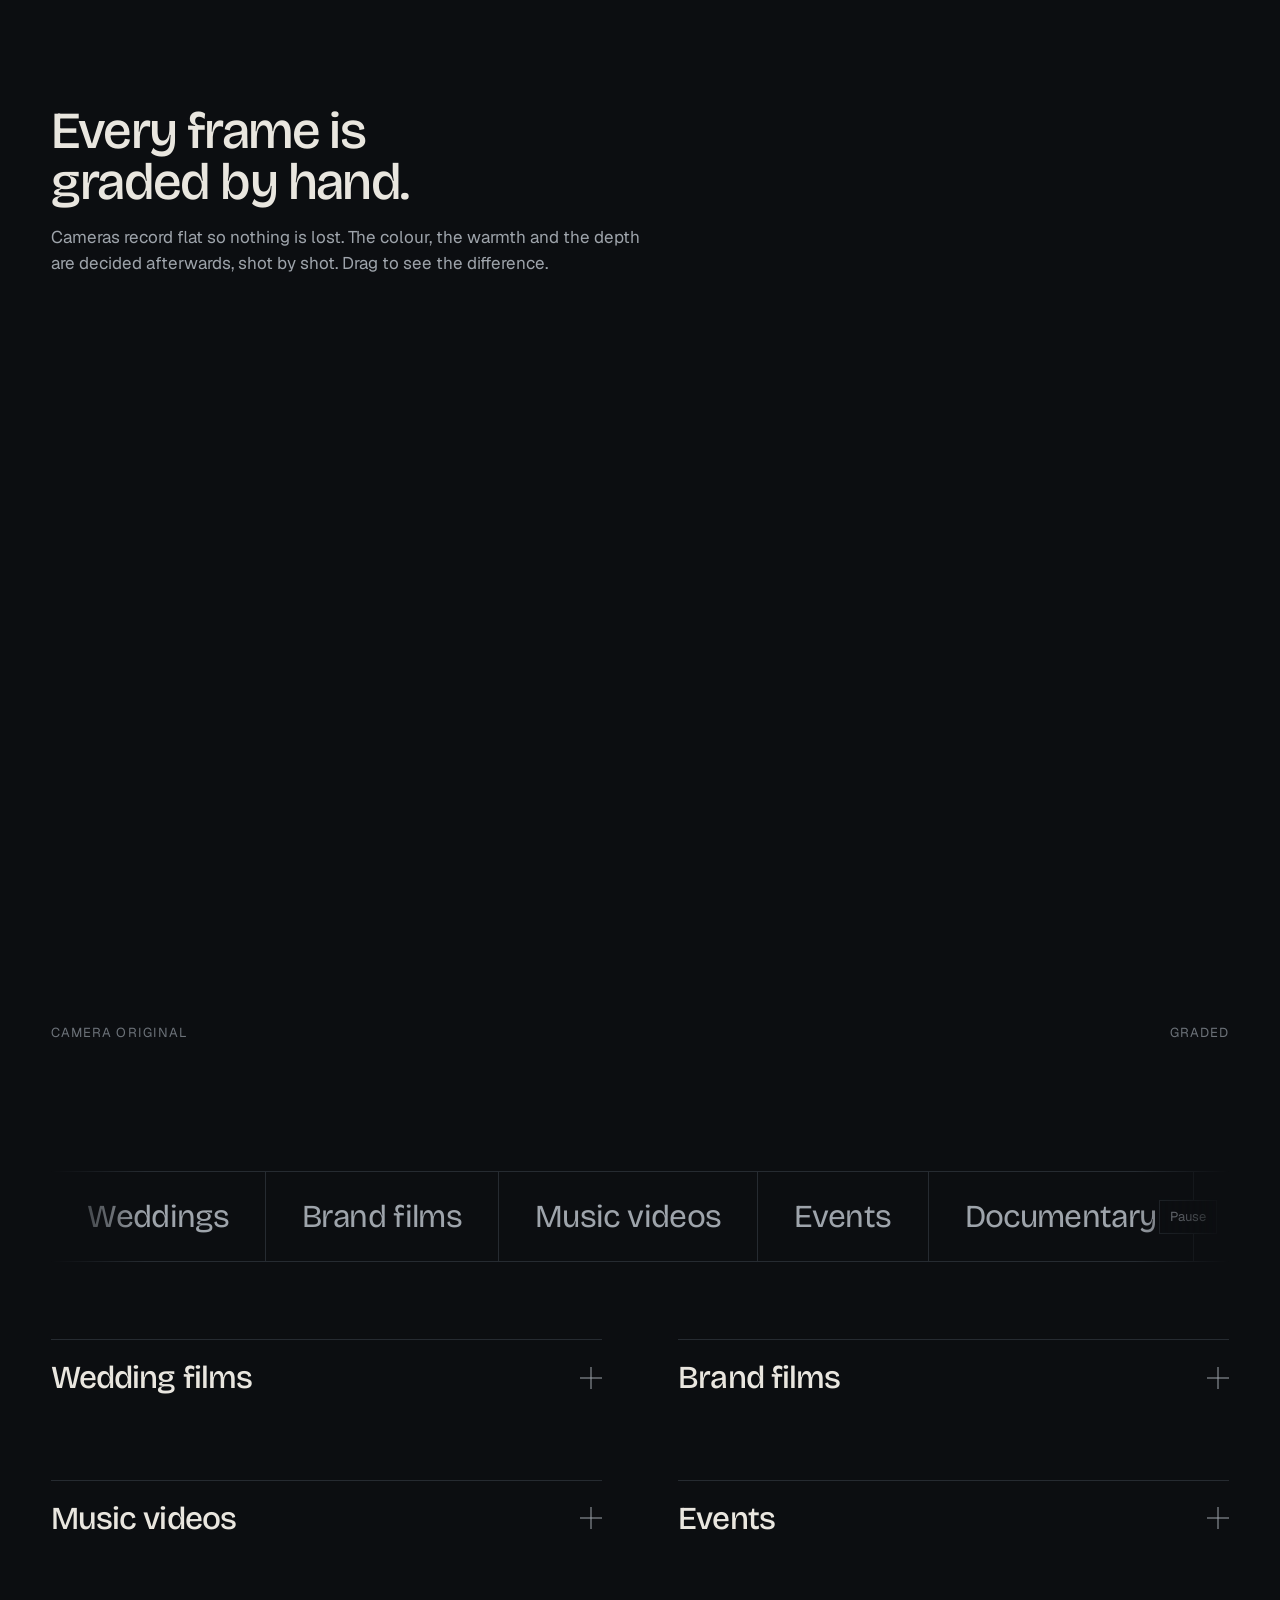
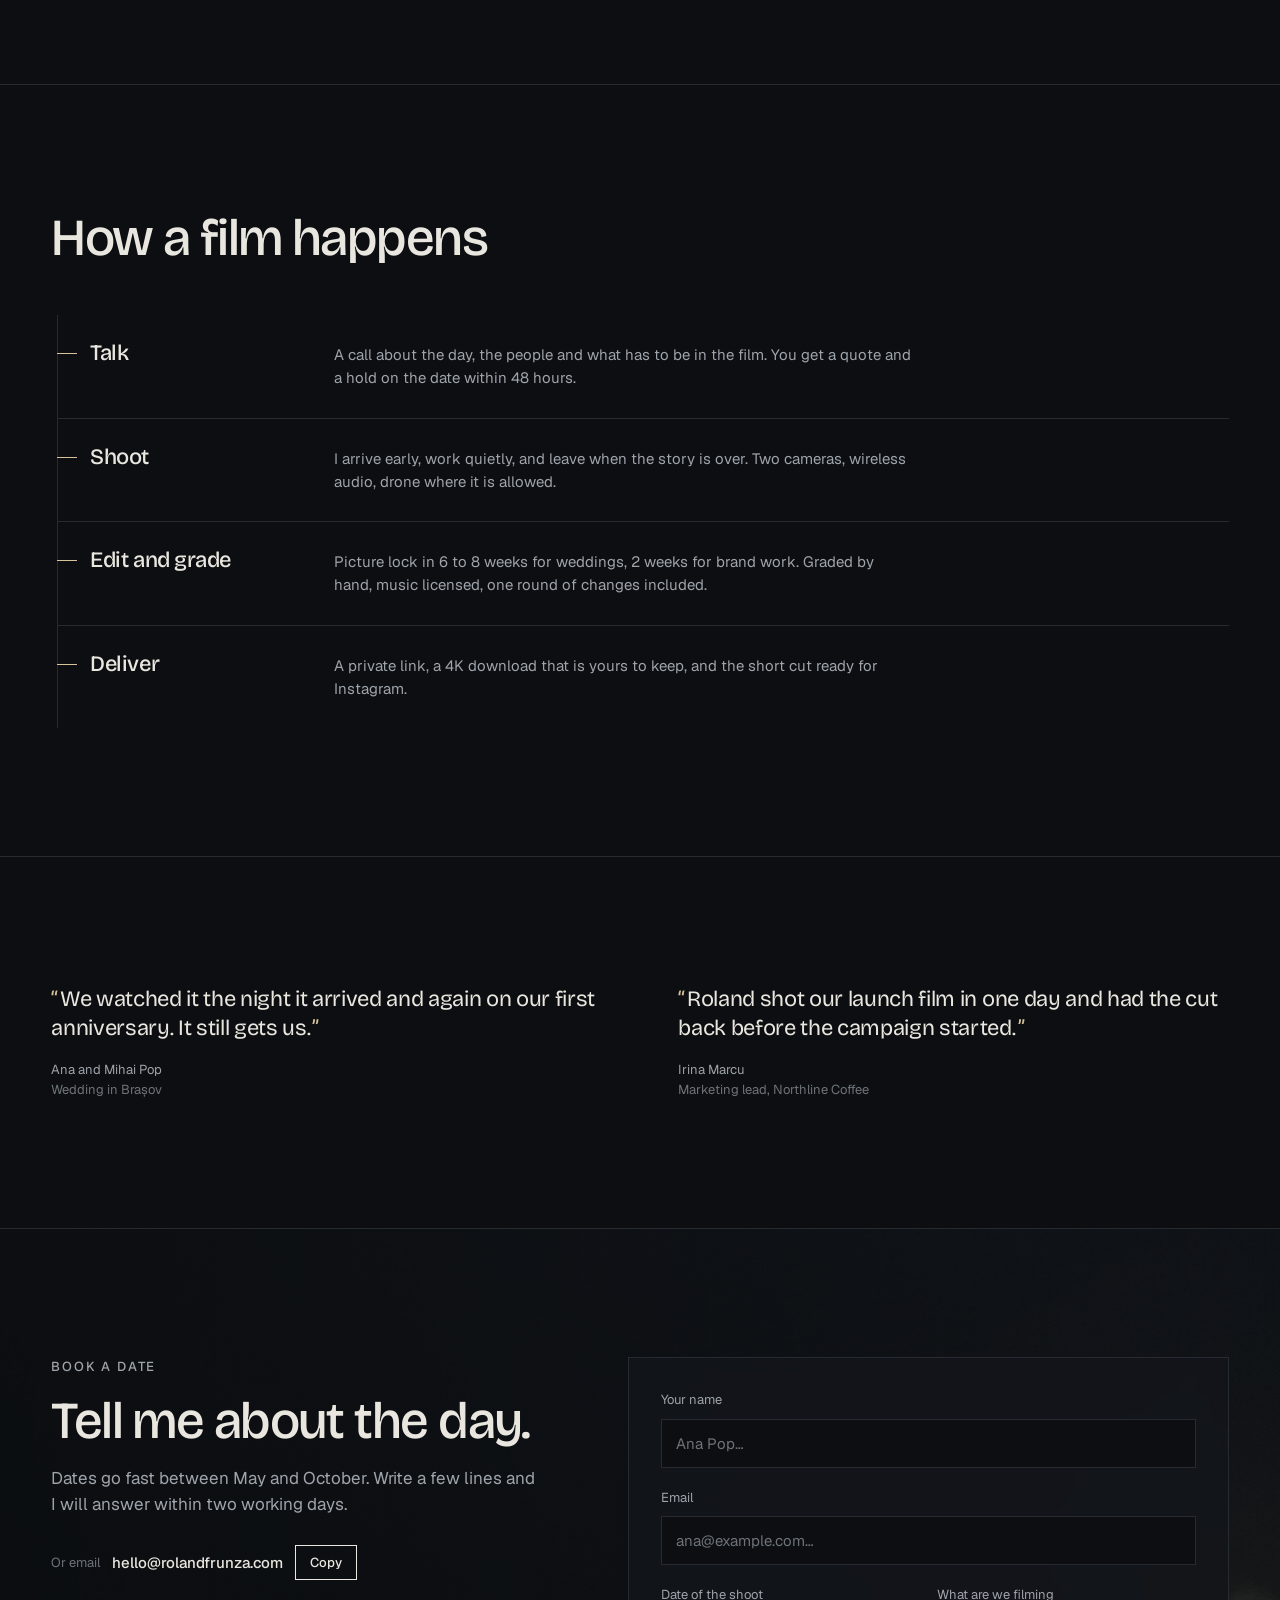
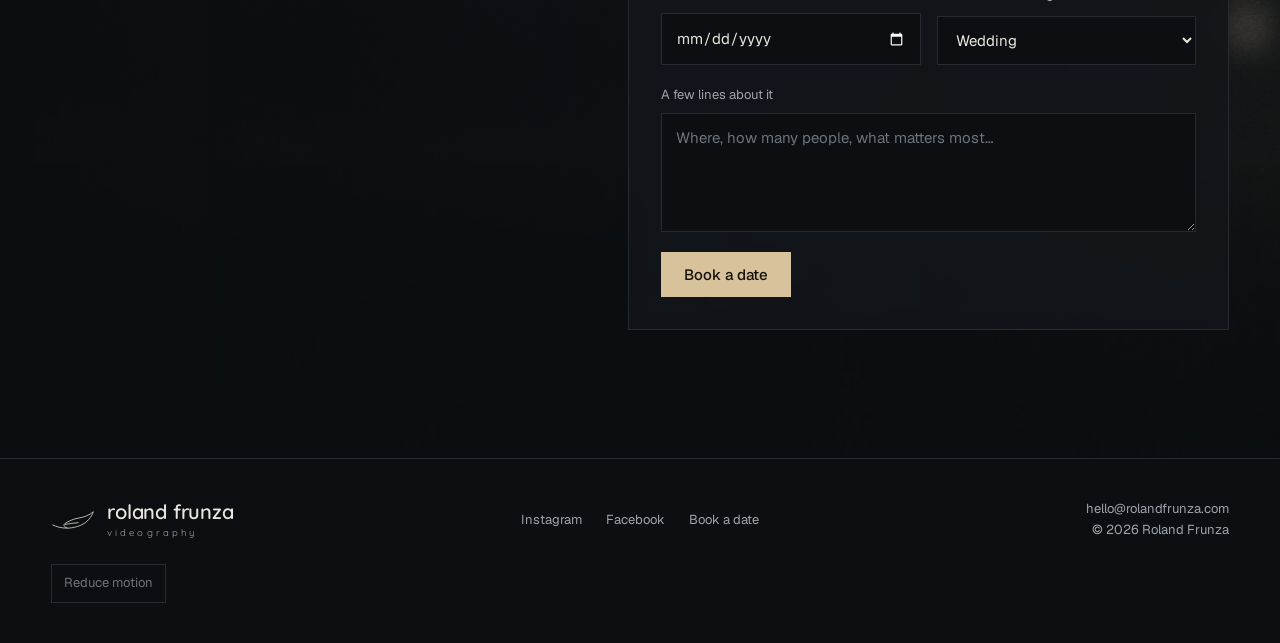
==== commit a721cd36: "Add the leaf logo, ident animation, interactive elements and a brag launch video Trace Roland's leaf" ====
--- a/projects/roland-frunza/index.html
+++ b/projects/roland-frunza/index.html
@@ -7,17 +7,23 @@
   <meta name="description" content="Roland Frunza films weddings, brand stories and live events. One person from the first call to the final grade.">
   <title>Roland Frunza, Videographer</title>
   <link rel="icon" href="data:image/svg+xml,%3Csvg xmlns='http://www.w3.org/2000/svg' viewBox='0 0 32 32'%3E%3Crect width='32' height='32' fill='%230c0e11'/%3E%3Cpath d='M12 9v14l11-7z' fill='%23d8c29b'/%3E%3C/svg%3E">
-  <link rel="preload" href="assets/fonts/bricolagegrotesque-latin.woff2" as="font" type="font/woff2" crossorigin>
-  <link rel="preload" href="assets/fonts/geist-latin.woff2" as="font" type="font/woff2" crossorigin>
   <link rel="stylesheet" href="styles.css">
 </head>
 <body>
   <a class="skip" href="#main">Skip to content</a>
+  <!-- Ident: the leaf from Roland's logo draws itself as one stroke, then the lockup resolves into the film leader. -->
+  <div class="ident" id="ident" aria-hidden="true">
+    <div class="ident__inner">
+      <svg class="leaf leaf--ident" viewBox="0 0 520 235" aria-hidden="true" focusable="false"><path class="leaf__edge" d="M20,176 C65,198 120,214 200,214 C310,208 400,168 449,108 C471,82 491,50 500,20 C457,60 387,86 319,96 C259,106 209,132 163,160 C143,174 151,200 189,210"/><path class="leaf__rib" d="M168,170 C215,160 273,153 321,149"/></svg>
+      <span class="ident__word" translate="no">roland frunza</span>
+      <span class="ident__role">videography</span>
+    </div>
+  </div>
   <div class="leader" aria-hidden="true"><span class="leader__bar"></span><span class="leader__bar"></span></div>
   <div class="grain" aria-hidden="true"></div>
 
   <header class="nav">
-    <a class="nav__brand" href="#top" translate="no">Roland Frunza</a>
+    <a class="nav__brand" id="brand" href="#top" translate="no" title="Roland Frunza, videography"><svg class="leaf" viewBox="0 0 520 235" aria-hidden="true" focusable="false"><path class="leaf__edge" d="M20,176 C65,198 120,214 200,214 C310,208 400,168 449,108 C471,82 491,50 500,20 C457,60 387,86 319,96 C259,106 209,132 163,160 C143,174 151,200 189,210"/><path class="leaf__rib" d="M168,170 C215,160 273,153 321,149"/></svg><span class="wordmark">roland frunza</span></a>
     <nav class="nav__links" aria-label="Sections">
       <a href="#films">Films</a>
       <a href="#about">About</a>
@@ -32,6 +38,7 @@
     <!-- SLOT: hero-reel.jpg, 16:9. Replace with the showreel poster frame, or a muted autoplay MP4 with this image as poster. -->
     <section class="hero" id="top" aria-labelledby="hero-title">
       <img class="hero__frame" src="assets/hero-reel.jpg" width="1920" height="1080" alt="" fetchpriority="high" decoding="async">
+      <div class="hero__key" aria-hidden="true"></div>
       <div class="hero__leak" aria-hidden="true"></div>
       <div class="hero__marks" aria-hidden="true"><span></span><span></span><span></span><span></span></div>
       <div class="hero__copy">
@@ -58,7 +65,7 @@
       <ul class="reel">
         <!-- SLOT: film-01.jpg, 16:9. Strongest wedding film still. -->
         <li class="reel__item reel__item--wide" data-reveal="frame" style="--i:0">
-          <a class="frame" href="https://www.instagram.com/rolandfrunza/" target="_blank" rel="noopener">
+          <a class="frame" href="https://www.instagram.com/rolandfrunza/" target="_blank" rel="noopener" data-film="film-01" data-title="Ana and Mihai, Brașov" data-kind="Wedding film" data-length="6:40">
             <img src="assets/film-01.jpg" width="1600" height="900" alt="Still from the wedding film of Ana and Mihai in Brașov" loading="lazy" decoding="async">
             <span class="frame__play" aria-hidden="true"><svg class="icon" viewBox="0 0 24 24" focusable="false"><path d="M8 5.5v13l11-6.5z"/></svg></span>
           </a>
@@ -68,7 +75,7 @@
         </li>
         <!-- SLOT: film-02.jpg, 4:5. Vertical frame cut for reels. -->
         <li class="reel__item reel__item--tall" data-reveal="frame" style="--i:1">
-          <a class="frame" href="https://www.instagram.com/rolandfrunza/" target="_blank" rel="noopener">
+          <a class="frame" href="https://www.instagram.com/rolandfrunza/" target="_blank" rel="noopener" data-film="film-02" data-title="Northline Coffee" data-kind="Brand film" data-length="1:30">
             <img src="assets/film-02.jpg" width="1200" height="1500" alt="Vertical still from a brand film for Northline Coffee" loading="lazy" decoding="async">
             <span class="frame__play" aria-hidden="true"><svg class="icon" viewBox="0 0 24 24" focusable="false"><path d="M8 5.5v13l11-6.5z"/></svg></span>
           </a>
@@ -78,7 +85,7 @@
         </li>
         <!-- SLOT: film-03.jpg, 16:9. Brand or commercial still. -->
         <li class="reel__item reel__item--half" data-reveal="frame" style="--i:2">
-          <a class="frame" href="https://www.instagram.com/rolandfrunza/" target="_blank" rel="noopener">
+          <a class="frame" href="https://www.instagram.com/rolandfrunza/" target="_blank" rel="noopener" data-film="film-03" data-title="A night in Cluj" data-kind="Music video" data-length="3:12">
             <img src="assets/film-03.jpg" width="1600" height="900" alt="Still from a music video shot at night in Cluj" loading="lazy" decoding="async">
             <span class="frame__play" aria-hidden="true"><svg class="icon" viewBox="0 0 24 24" focusable="false"><path d="M8 5.5v13l11-6.5z"/></svg></span>
           </a>
@@ -88,7 +95,7 @@
         </li>
         <!-- SLOT: film-04.jpg, 4:5. Vertical detail shot. -->
         <li class="reel__item reel__item--tall" data-reveal="frame" style="--i:3">
-          <a class="frame" href="https://www.instagram.com/rolandfrunza/" target="_blank" rel="noopener">
+          <a class="frame" href="https://www.instagram.com/rolandfrunza/" target="_blank" rel="noopener" data-film="film-04" data-title="Ioana and Dan, Danube Delta" data-kind="Wedding film" data-length="7:05">
             <img src="assets/film-04.jpg" width="1200" height="1500" alt="Vertical still from the wedding film of Ioana and Dan in the Danube Delta" loading="lazy" decoding="async">
             <span class="frame__play" aria-hidden="true"><svg class="icon" viewBox="0 0 24 24" focusable="false"><path d="M8 5.5v13l11-6.5z"/></svg></span>
           </a>
@@ -98,7 +105,7 @@
         </li>
         <!-- SLOT: film-05.jpg, 16:9. Event or festival still. -->
         <li class="reel__item reel__item--half" data-reveal="frame" style="--i:4">
-          <a class="frame" href="https://www.instagram.com/rolandfrunza/" target="_blank" rel="noopener">
+          <a class="frame" href="https://www.instagram.com/rolandfrunza/" target="_blank" rel="noopener" data-film="film-05" data-title="Festival recap, Cluj" data-kind="Event film" data-length="0:58">
             <img src="assets/film-05.jpg" width="1600" height="900" alt="Still from a festival recap film" loading="lazy" decoding="async">
             <span class="frame__play" aria-hidden="true"><svg class="icon" viewBox="0 0 24 24" focusable="false"><path d="M8 5.5v13l11-6.5z"/></svg></span>
           </a>
@@ -125,6 +132,24 @@
       <img class="about__portrait" data-reveal="frame" src="assets/portrait.jpg" width="1200" height="1500" alt="Roland Frunza holding a cinema camera on a shoot" loading="lazy" decoding="async">
     </section>
 
+    <section class="grade" id="grade" aria-labelledby="grade-title">
+      <div class="grade__text" data-reveal>
+        <h2 id="grade-title">Every frame is graded by hand.</h2>
+        <p>Cameras record flat so nothing is lost. The colour, the warmth and the depth are decided afterwards, shot by shot. Drag to see the difference.</p>
+      </div>
+      <!-- SLOT: the comparison uses film-03.jpg; the page derives the camera-original look from the graded still. Replace with a real log frame pair if available. -->
+      <div class="compare" id="compare" data-reveal="frame">
+        <img class="compare__graded" src="assets/film-03.jpg" width="1600" height="900" alt="Graded still from a night shoot in Cluj" loading="lazy" decoding="async">
+        <img class="compare__log" src="assets/film-03.jpg" width="1600" height="900" alt="" aria-hidden="true" loading="lazy" decoding="async">
+        <span class="compare__handle" aria-hidden="true"><span></span></span>
+        <label class="compare__control">
+          <span class="visually-hidden">Compare camera original and graded frame</span>
+          <input type="range" id="compare-range" min="0" max="100" value="55" step="0.5" autocomplete="off">
+        </label>
+      </div>
+      <p class="compare__legend" aria-hidden="true"><span>Camera original</span><span>Graded</span></p>
+    </section>
+
     <section class="kinds" aria-labelledby="kinds-title">
       <div class="marquee" aria-hidden="true">
         <div class="marquee__track">
@@ -135,22 +160,55 @@
       </div>
       <h2 id="kinds-title" class="visually-hidden">What I film</h2>
       <div class="kinds__list" data-reveal>
-        <article class="kind">
-          <h3>Wedding films</h3>
-          <p>Full day coverage with a second camera at the ceremony. A film between 5 and 9 minutes, plus a short cut for sharing the same week.</p>
-        </article>
-        <article class="kind">
-          <h3>Brand films</h3>
-          <p>One or two shoot days, a story written with you, and cuts sized for the web, Instagram and the screen in your showroom.</p>
-        </article>
-        <article class="kind">
-          <h3>Music videos</h3>
-          <p>Performance and narrative pieces for artists who want the song to look the way it sounds. Lighting and locations handled.</p>
-        </article>
-        <article class="kind">
-          <h3>Events</h3>
-          <p>Conferences, launches and festivals cut into a recap within days, while people are still talking about it.</p>
-        </article>
+        <details class="kind" name="kinds">
+          <summary><h3>Wedding films</h3><span class="kind__plus" aria-hidden="true"></span></summary>
+          <div class="kind__body">
+            <p>Full day coverage with a second camera at the ceremony. A film between 5 and 9 minutes, plus a short cut for sharing the same week.</p>
+            <ul class="kind__list">
+              <li>Full day, from getting ready to the last dance</li>
+              <li>Second camera and wireless audio at the ceremony</li>
+              <li>Film of 5 to 9 minutes, graded by hand</li>
+              <li>60-second cut for Instagram within the week</li>
+              <li>Ceremony and speeches audio, untouched</li>
+            </ul>
+          </div>
+        </details>
+        <details class="kind" name="kinds">
+          <summary><h3>Brand films</h3><span class="kind__plus" aria-hidden="true"></span></summary>
+          <div class="kind__body">
+            <p>One or two shoot days, a story written with you, and cuts sized for the web, Instagram and the screen in your showroom.</p>
+            <ul class="kind__list">
+              <li>Story and shot list written together</li>
+              <li>One or two shoot days with lighting</li>
+              <li>Three cuts: web, Instagram, in-store screen</li>
+              <li>Licensed music, captions on request</li>
+            </ul>
+          </div>
+        </details>
+        <details class="kind" name="kinds">
+          <summary><h3>Music videos</h3><span class="kind__plus" aria-hidden="true"></span></summary>
+          <div class="kind__body">
+            <p>Performance and narrative pieces for artists who want the song to look the way it sounds. Lighting and locations handled.</p>
+            <ul class="kind__list">
+              <li>Treatment from the track and a conversation</li>
+              <li>Locations, lighting and a small crew</li>
+              <li>Performance and narrative edit</li>
+              <li>Vertical cut for the release week</li>
+            </ul>
+          </div>
+        </details>
+        <details class="kind" name="kinds">
+          <summary><h3>Events</h3><span class="kind__plus" aria-hidden="true"></span></summary>
+          <div class="kind__body">
+            <p>Conferences, launches and festivals cut into a recap within days, while people are still talking about it.</p>
+            <ul class="kind__list">
+              <li>Two cameras across the day</li>
+              <li>Recap of 60 to 120 seconds within days</li>
+              <li>Speaker and stage clips for social</li>
+              <li>Full talks on request</li>
+            </ul>
+          </div>
+        </details>
       </div>
     </section>
 
@@ -242,10 +300,28 @@
       </div>
     </section>
 
+    <dialog class="player" id="player" aria-labelledby="player-title">
+      <div class="player__frame">
+        <img class="player__img" id="player-img" src="assets/film-01.jpg" width="1600" height="900" alt="">
+      </div>
+      <div class="player__bar">
+        <div class="player__meta">
+          <b id="player-title">Film</b>
+          <span id="player-kind"></span>
+          <time id="player-length"></time>
+        </div>
+        <div class="player__actions">
+          <button class="btn btn--small" type="button" id="player-prev">Previous</button>
+          <button class="btn btn--small" type="button" id="player-next">Next</button>
+          <a class="btn btn--small btn--primary" id="player-link" href="https://www.instagram.com/rolandfrunza/" target="_blank" rel="noopener">Watch on Instagram</a>
+          <button class="btn btn--small" type="button" id="player-close">Close</button>
+        </div>
+      </div>
+    </dialog>
   </main>
 
   <footer class="footer">
-    <a class="footer__brand" href="#top" translate="no">Roland Frunza</a>
+    <a class="footer__brand" href="#top" translate="no"><svg class="leaf" viewBox="0 0 520 235" aria-hidden="true" focusable="false"><path class="leaf__edge" d="M20,176 C65,198 120,214 200,214 C310,208 400,168 449,108 C471,82 491,50 500,20 C457,60 387,86 319,96 C259,106 209,132 163,160 C143,174 151,200 189,210"/><path class="leaf__rib" d="M168,170 C215,160 273,153 321,149"/></svg><span class="wordmark">roland frunza<small>videography</small></span></a>
     <nav class="footer__links" aria-label="Elsewhere">
       <a href="https://www.instagram.com/rolandfrunza/" target="_blank" rel="noopener">Instagram</a>
       <a href="https://www.facebook.com/profile.php?id=100063567347592" target="_blank" rel="noopener">Facebook</a>
--- a/projects/roland-frunza/styles.css
+++ b/projects/roland-frunza/styles.css
@@ -16,6 +16,13 @@
   src: url("assets/fonts/geist-latin.woff2") format("woff2");
   unicode-range: U+0000-00FF, U+0131, U+0152-0153, U+02BB-02BC, U+02C6, U+02DA, U+02DC, U+0304, U+0308, U+0329, U+2000-206F, U+20AC, U+2122, U+2191, U+2193, U+2212, U+2215, U+FEFF, U+FFFD; }
 
+@font-face { font-family: "Quicksand"; font-style: normal; font-weight: 300 700; font-display: swap;
+  src: url("assets/fonts/quicksand-latin-ext.woff2") format("woff2");
+  unicode-range: U+0100-02BA, U+02BD-02C5, U+02C7-02CC, U+02CE-02D7, U+02DD-02FF, U+0304, U+0308, U+0329, U+1D00-1DBF, U+1E00-1E9F, U+1EF2-1EFF, U+2020, U+20A0-20AB, U+20AD-20C0, U+2113, U+2C60-2C7F, U+A720-A7FF; }
+@font-face { font-family: "Quicksand"; font-style: normal; font-weight: 300 700; font-display: swap;
+  src: url("assets/fonts/quicksand-latin.woff2") format("woff2");
+  unicode-range: U+0000-00FF, U+0131, U+0152-0153, U+02BB-02BC, U+02C6, U+02DA, U+02DC, U+0304, U+0308, U+0329, U+2000-206F, U+20AC, U+2122, U+2191, U+2193, U+2212, U+2215, U+FEFF, U+FFFD; }
+
 :root {
   --bg: #0c0e11;
   --bg-2: #13161a;
@@ -28,6 +35,7 @@
 
   --font-display: "Bricolage Grotesque", "Archivo", "Helvetica Neue", Arial, sans-serif;
   --font-body: "Geist", "Helvetica Neue", Arial, system-ui, sans-serif;
+  --font-brand: "Quicksand", "Varela Round", "Nunito", "Helvetica Neue", Arial, sans-serif;
 
   --step--1: 0.8125rem;
   --step-0: 0.9375rem;
@@ -44,7 +52,8 @@
 
   --ease-out: cubic-bezier(0.22, 1, 0.36, 1);
   --ease-cine: cubic-bezier(0.65, 0, 0.15, 1);
-  --leader: 1300ms;
+  --ident: 2500ms;
+  --leader: 2600ms;
   color-scheme: dark;
 }
 
@@ -145,9 +154,21 @@
 }
 @keyframes scrub { from { transform: scaleX(0); } to { transform: scaleX(1); } }
 .nav__brand, .footer__brand {
-  font-family: var(--font-display); font-weight: 600; letter-spacing: -0.02em; font-size: var(--step-1);
-  text-decoration: none; white-space: nowrap;
-}
+  display: inline-flex; align-items: center; gap: 12px;
+  text-decoration: none; white-space: nowrap; color: var(--fg);
+}
+.wordmark { font-family: var(--font-brand); font-weight: 600; font-size: 1.25rem; letter-spacing: -0.01em; line-height: 1; display: grid; }
+.wordmark small { font-family: var(--font-brand); font-weight: 400; font-size: 0.6rem; letter-spacing: 0.32em; text-transform: lowercase; color: var(--fg-2); margin-top: 6px; }
+.leaf { width: 44px; height: 20px; fill: none; stroke: currentColor; stroke-width: 9; stroke-linecap: round; stroke-linejoin: round; flex: none; overflow: visible; }
+.leaf__edge { stroke-dasharray: 1340; }
+.leaf__rib { stroke-dasharray: 160; }
+.nav__brand .leaf__edge, .nav__brand .leaf__rib { transition: stroke-dashoffset 1200ms var(--ease-cine); stroke-dashoffset: 0; }
+.nav__brand:hover .leaf__edge { animation: leaf-edge-redraw 1400ms var(--ease-cine); }
+@keyframes leaf-edge-redraw { 0% { stroke-dashoffset: 1340; } 100% { stroke-dashoffset: 0; } }
+.nav__links a { position: relative; padding-bottom: 2px; }
+.nav__links a::after { content: ""; position: absolute; left: 0; right: 0; bottom: -4px; height: 1px; background: var(--accent); transform: scaleX(0); transform-origin: left; transition: transform 320ms var(--ease-cine); }
+.nav__links a.is-active { color: var(--fg); }
+.nav__links a.is-active::after, .nav__links a:hover::after { transform: none; }
 .nav__links { display: flex; gap: 28px; justify-content: center; }
 .nav__links a { text-decoration: none; color: var(--fg-2); font-size: var(--step-0); transition: color 160ms var(--ease-out); }
 .nav__links a:hover { color: var(--fg); }
@@ -173,6 +194,12 @@
     linear-gradient(to top, rgba(12, 14, 17, 0.92) 0%, rgba(12, 14, 17, 0.45) 45%, rgba(12, 14, 17, 0.1) 100%),
     linear-gradient(to right, rgba(12, 14, 17, 0.5), transparent 60%);
 }
+.hero__key {
+  position: absolute; inset: 0; z-index: -1; pointer-events: none; opacity: 0;
+  background: radial-gradient(560px circle at var(--kx, 70%) var(--ky, 40%), rgba(216, 194, 155, 0.22), rgba(216, 194, 155, 0.06) 40%, transparent 70%);
+  mix-blend-mode: screen; transition: opacity 600ms var(--ease-out);
+}
+@media (hover: hover) { .hero:hover .hero__key { opacity: 1; } }
 .hero__leak {
   position: absolute; top: -20%; bottom: -20%; left: -30%; width: 45%; z-index: -1;
   background: radial-gradient(ellipse at center, rgba(216, 194, 155, 0.55), rgba(216, 194, 155, 0.12) 40%, transparent 70%);
@@ -212,6 +239,23 @@
 .hero__frame { animation: frame-in 2400ms var(--ease-cine) both, drift 28s 2400ms ease-in-out infinite alternate; }
 @keyframes drift { from { transform: scale(1.02) translate(0, 0); } to { transform: scale(1.06) translate(-1.2%, -0.8%); } }
 
+/* Ident: the leaf draws itself in one stroke, the name settles, the role tracks in, then the card fades into the leader */
+.ident { position: fixed; inset: 0; z-index: 80; display: grid; place-items: center; background: var(--bg); pointer-events: none; animation: ident-out 700ms var(--ident) var(--ease-cine) both, ident-done 1ms calc(var(--ident) + 700ms) both; }
+.ident__inner { display: grid; justify-items: center; gap: 22px; color: var(--fg); padding-inline: var(--gutter); }
+.leaf--ident { width: min(280px, 60vw); height: auto; stroke-width: 6; }
+.leaf--ident .leaf__edge { stroke-dashoffset: 1340; animation: draw 1500ms 200ms var(--ease-cine) both; }
+.leaf--ident .leaf__rib { stroke-dashoffset: 160; animation: draw 600ms 1300ms var(--ease-cine) both; }
+.ident__word { font-family: var(--font-brand); font-weight: 600; font-size: clamp(2rem, 1rem + 4vw, 3.4rem); letter-spacing: -0.01em; line-height: 1; opacity: 0; transform: translateY(14px); animation: ident-word 900ms 1250ms var(--ease-cine) both; }
+.ident__role { font-family: var(--font-brand); font-weight: 400; font-size: clamp(0.8rem, 0.6rem + 0.8vw, 1.05rem); letter-spacing: 0.42em; text-indent: 0.42em; color: var(--fg-2); opacity: 0; animation: ident-role 1000ms 1650ms var(--ease-cine) both; }
+@keyframes draw { to { stroke-dashoffset: 0; } }
+@keyframes ident-word { to { opacity: 1; transform: none; } }
+@keyframes ident-role { from { opacity: 0; letter-spacing: 0.9em; } to { opacity: 1; letter-spacing: 0.42em; } }
+@keyframes ident-out { to { opacity: 0; } }
+@keyframes ident-done { to { visibility: hidden; } }
+html.ident-skip .ident { display: none; }
+html.ident-skip { --leader: 150ms; }
+html.ident-replay .ident { display: grid; }
+
 /* Film leader: letterbox bars that open on load */
 .leader { position: fixed; inset: 0; z-index: 70; pointer-events: none; display: grid; grid-template-rows: 1fr 1fr; animation: leader-done 1ms calc(var(--leader) + 1200ms) both; }
 .leader__bar { background: var(--bg); transform-origin: top; animation: leader-open 1200ms var(--leader) var(--ease-cine) both; }
@@ -315,6 +359,23 @@
 .facts dt { color: var(--fg-3); font-size: var(--step--1); text-transform: uppercase; letter-spacing: 0.08em; padding-top: 3px; }
 .facts dd { margin: 0; color: var(--fg); }
 
+/* The grade: camera original against the graded frame */
+.grade { padding-block: var(--section); padding-inline: var(--gutter); max-width: var(--container); margin-inline: auto; border-top: 1px solid var(--line); display: grid; gap: clamp(28px, 4vw, 48px); }
+.grade__text { display: grid; gap: 16px; max-width: 60ch; }
+.grade__text p { color: var(--fg-2); font-size: var(--step-1); }
+.compare { position: relative; overflow: hidden; background: var(--bg-2); aspect-ratio: 16 / 9; max-width: 100%; --split: 55%; touch-action: pan-y; }
+.compare img { position: absolute; inset: 0; width: 100%; height: 100%; object-fit: cover; }
+.compare__log { clip-path: inset(0 calc(100% - var(--split)) 0 0); filter: saturate(0.3) contrast(0.68) brightness(1.18); }
+.compare__handle { position: absolute; top: 0; bottom: 0; left: var(--split); width: 1px; background: var(--fg); pointer-events: none; }
+.compare__handle span { position: absolute; left: 50%; top: 50%; width: 44px; height: 44px; transform: translate(-50%, -50%); border: 1px solid var(--fg); border-radius: 50%; background: rgba(12, 14, 17, 0.55); backdrop-filter: blur(6px); }
+.compare__handle span::before, .compare__handle span::after { content: ""; position: absolute; top: 50%; width: 7px; height: 7px; border-top: 1px solid var(--fg); border-left: 1px solid var(--fg); }
+.compare__handle span::before { left: 11px; transform: translateY(-50%) rotate(-45deg); }
+.compare__handle span::after { right: 11px; transform: translateY(-50%) rotate(135deg); }
+.compare__control { position: absolute; inset: 0; display: block; margin: 0; cursor: ew-resize; }
+.compare__control input { position: absolute; inset: 0; width: 100%; height: 100%; margin: 0; opacity: 0; cursor: ew-resize; }
+.compare:focus-within .compare__handle span { box-shadow: 0 0 0 2px var(--accent); }
+.compare__legend { display: flex; justify-content: space-between; font-size: var(--step--1); color: var(--fg-3); text-transform: uppercase; letter-spacing: 0.08em; margin-top: -12px; }
+
 /* What I film: marquee, then two columns */
 .kinds { padding-top: 0; }
 .marquee {
@@ -346,9 +407,23 @@
   display: grid; grid-template-columns: repeat(2, minmax(0, 1fr));
   gap: clamp(32px, 5vw, 72px) clamp(32px, 6vw, 96px);
 }
-.kind { display: grid; gap: 12px; }
-.kind h3 { font-size: var(--step-3); font-weight: 500; }
+.kind { border-top: 1px solid var(--line); }
+.kind summary { list-style: none; display: flex; align-items: center; justify-content: space-between; gap: 16px; padding: 22px 0; cursor: pointer; }
+.kind summary::-webkit-details-marker { display: none; }
+.kind h3 { font-size: var(--step-3); font-weight: 500; transition: color 240ms var(--ease-out); }
+.kind summary:hover h3 { color: var(--accent); }
+.kind__plus { position: relative; width: 22px; height: 22px; flex: none; }
+.kind__plus::before, .kind__plus::after { content: ""; position: absolute; left: 50%; top: 50%; background: var(--fg-2); transition: transform 360ms var(--ease-cine), background-color 200ms var(--ease-out); }
+.kind__plus::before { width: 22px; height: 1px; transform: translate(-50%, -50%); }
+.kind__plus::after { width: 1px; height: 22px; transform: translate(-50%, -50%); }
+.kind[open] .kind__plus::after { transform: translate(-50%, -50%) rotate(90deg); }
+.kind[open] .kind__plus::before, .kind[open] .kind__plus::after { background: var(--accent); }
+.kind__body { display: grid; gap: 16px; padding-bottom: 28px; }
 .kind p { color: var(--fg-2); max-width: 44ch; }
+.kind__list { display: grid; gap: 8px; color: var(--fg); font-size: var(--step-0); max-width: 44ch; }
+.kind__list li { padding-left: 18px; position: relative; }
+.kind__list li::before { content: ""; position: absolute; left: 0; top: 0.72em; width: 8px; height: 1px; background: var(--accent); }
+.kind[open] .kind__body { animation: rise 500ms var(--ease-out) both; }
 
 /* Process: vertical timeline, no numbering */
 .process { border-top: 1px solid var(--line); }
@@ -442,6 +517,19 @@
 .form__status.is-ok { color: var(--accent); }
 .form.is-sent .form__status { font-weight: 500; }
 
+/* Player: in-page lightbox for the reel */
+.player { width: min(1200px, calc(100vw - 2 * var(--gutter))); max-width: none; max-height: none; padding: 0; border: 1px solid var(--line); background: var(--bg-2); color: var(--fg); overscroll-behavior: contain; }
+.player::backdrop { background: rgba(12, 14, 17, 0.88); backdrop-filter: blur(10px); }
+.player[open] { animation: rise 420ms var(--ease-cine) both; }
+.player__frame { background: var(--bg); }
+.player__img { width: 100%; height: auto; max-height: calc(100dvh - 180px); object-fit: contain; display: block; }
+.player__bar { display: flex; flex-wrap: wrap; align-items: center; justify-content: space-between; gap: 16px; padding: 16px 20px; border-top: 1px solid var(--line); }
+.player__meta { display: grid; font-size: var(--step--1); color: var(--fg-2); min-width: 0; }
+.player__meta b { color: var(--fg); font-weight: 500; font-size: var(--step-0); }
+.player__meta time { font-variant-numeric: tabular-nums; color: var(--fg-3); }
+.player__actions { display: flex; flex-wrap: wrap; gap: 8px; }
+body.has-dialog { overflow: hidden; }
+
 /* Footer */
 .footer {
   max-width: var(--container); margin-inline: auto;
@@ -481,7 +569,7 @@
 }
 html[data-motion="off"] .grain { display: none; }
 html[data-motion="off"] [data-reveal] { opacity: 1; transform: none; clip-path: none; }
-html[data-motion="off"] .leader { display: none; }
+html[data-motion="off"] .leader, html[data-motion="off"] .ident { display: none; }
 
 /* Tablet and phone */
 @media (max-width: 960px) {
@@ -513,6 +601,9 @@
   .footer__links { justify-content: flex-start; }
   .footer__note { text-align: left; }
   .marquee__track span { font-size: var(--step-2); padding: 16px 24px; }
+  .wordmark { font-size: 1.1rem; }
+  .player__actions .btn { padding: 10px 12px; }
+  .compare__legend { font-size: 0.72rem; }
 }
 
 @media (prefers-reduced-motion: reduce) {
@@ -521,7 +612,7 @@
     animation-duration: 1ms !important; animation-delay: 0ms !important; animation-iteration-count: 1 !important;
     transition-duration: 1ms !important; transition-delay: 0ms !important;
   }
-  html:not([data-motion="on"]) .grain, html:not([data-motion="on"]) .leader { display: none; }
+  html:not([data-motion="on"]) .grain, html:not([data-motion="on"]) .leader, html:not([data-motion="on"]) .ident { display: none; }
   html:not([data-motion="on"]) [data-reveal] { opacity: 1; transform: none; clip-path: none; }
   html:not([data-motion="on"]) .hero h1 .w > span { transform: none; }
 }
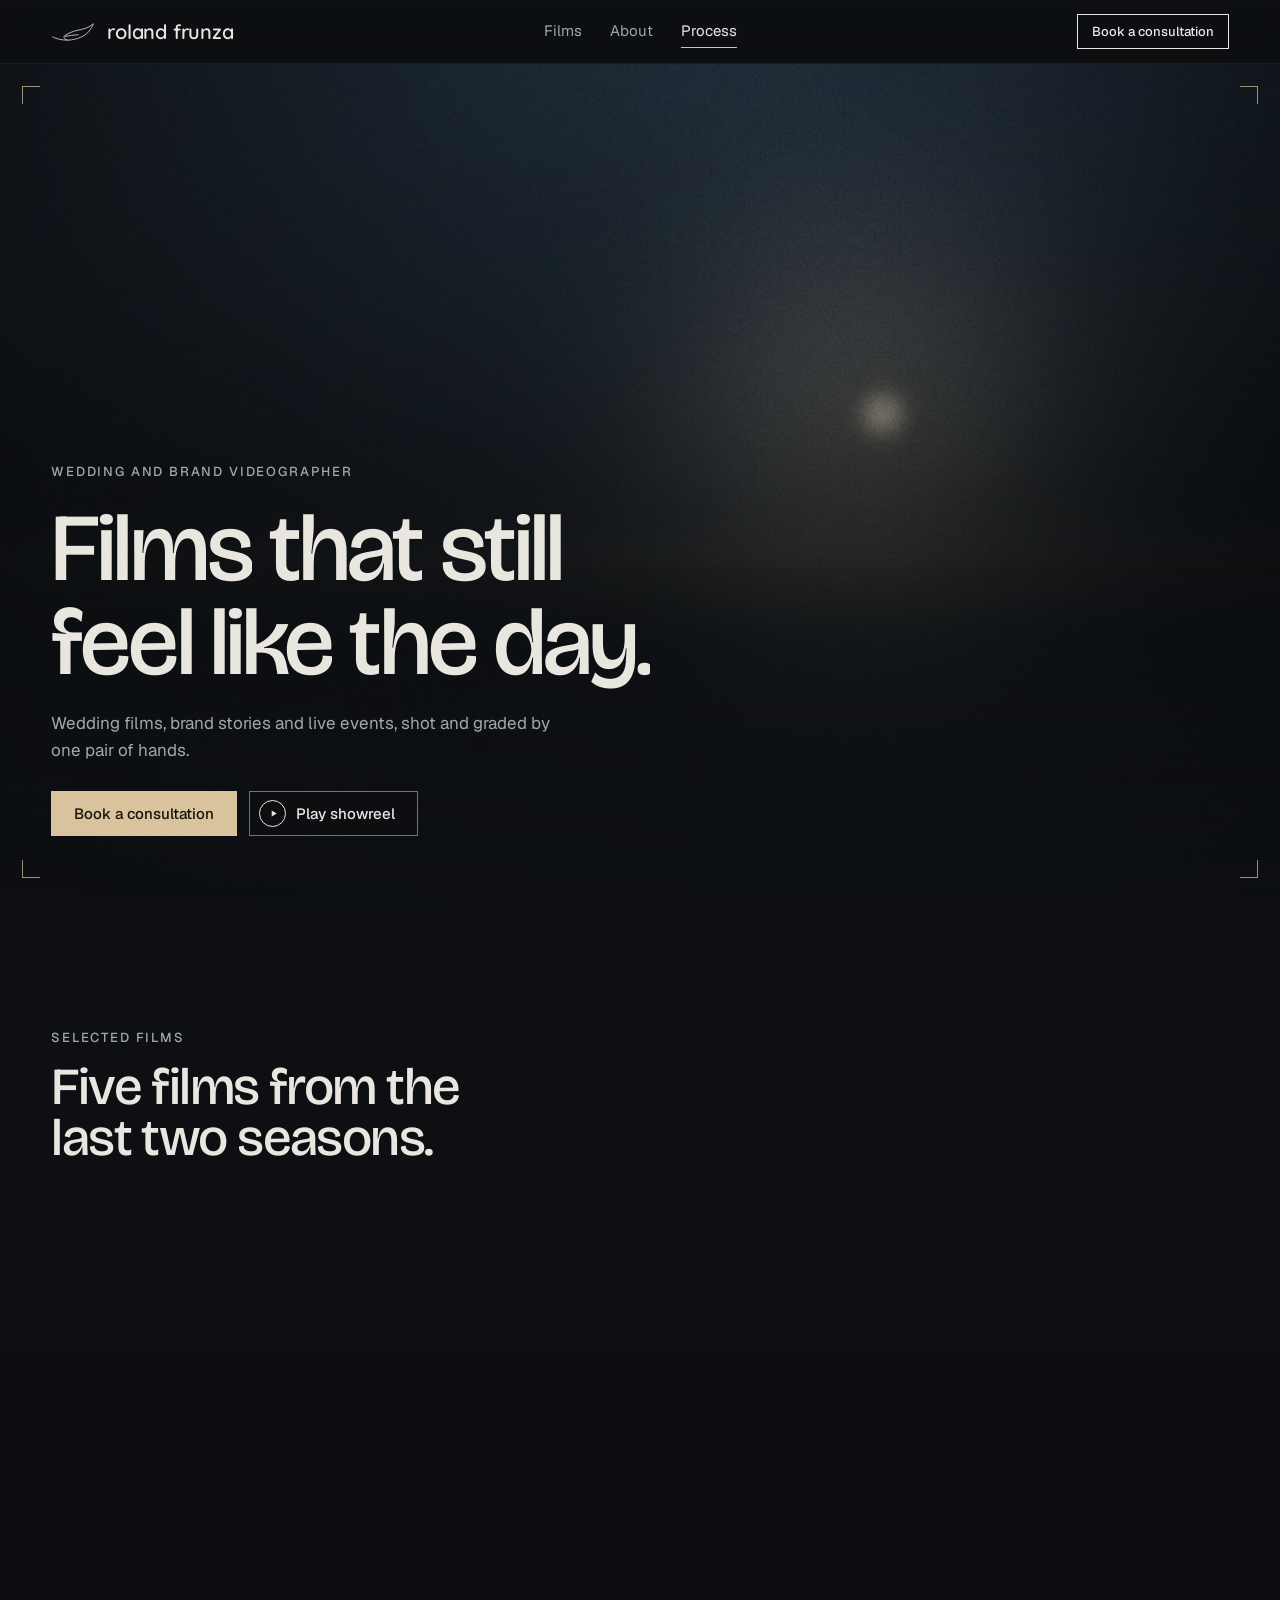
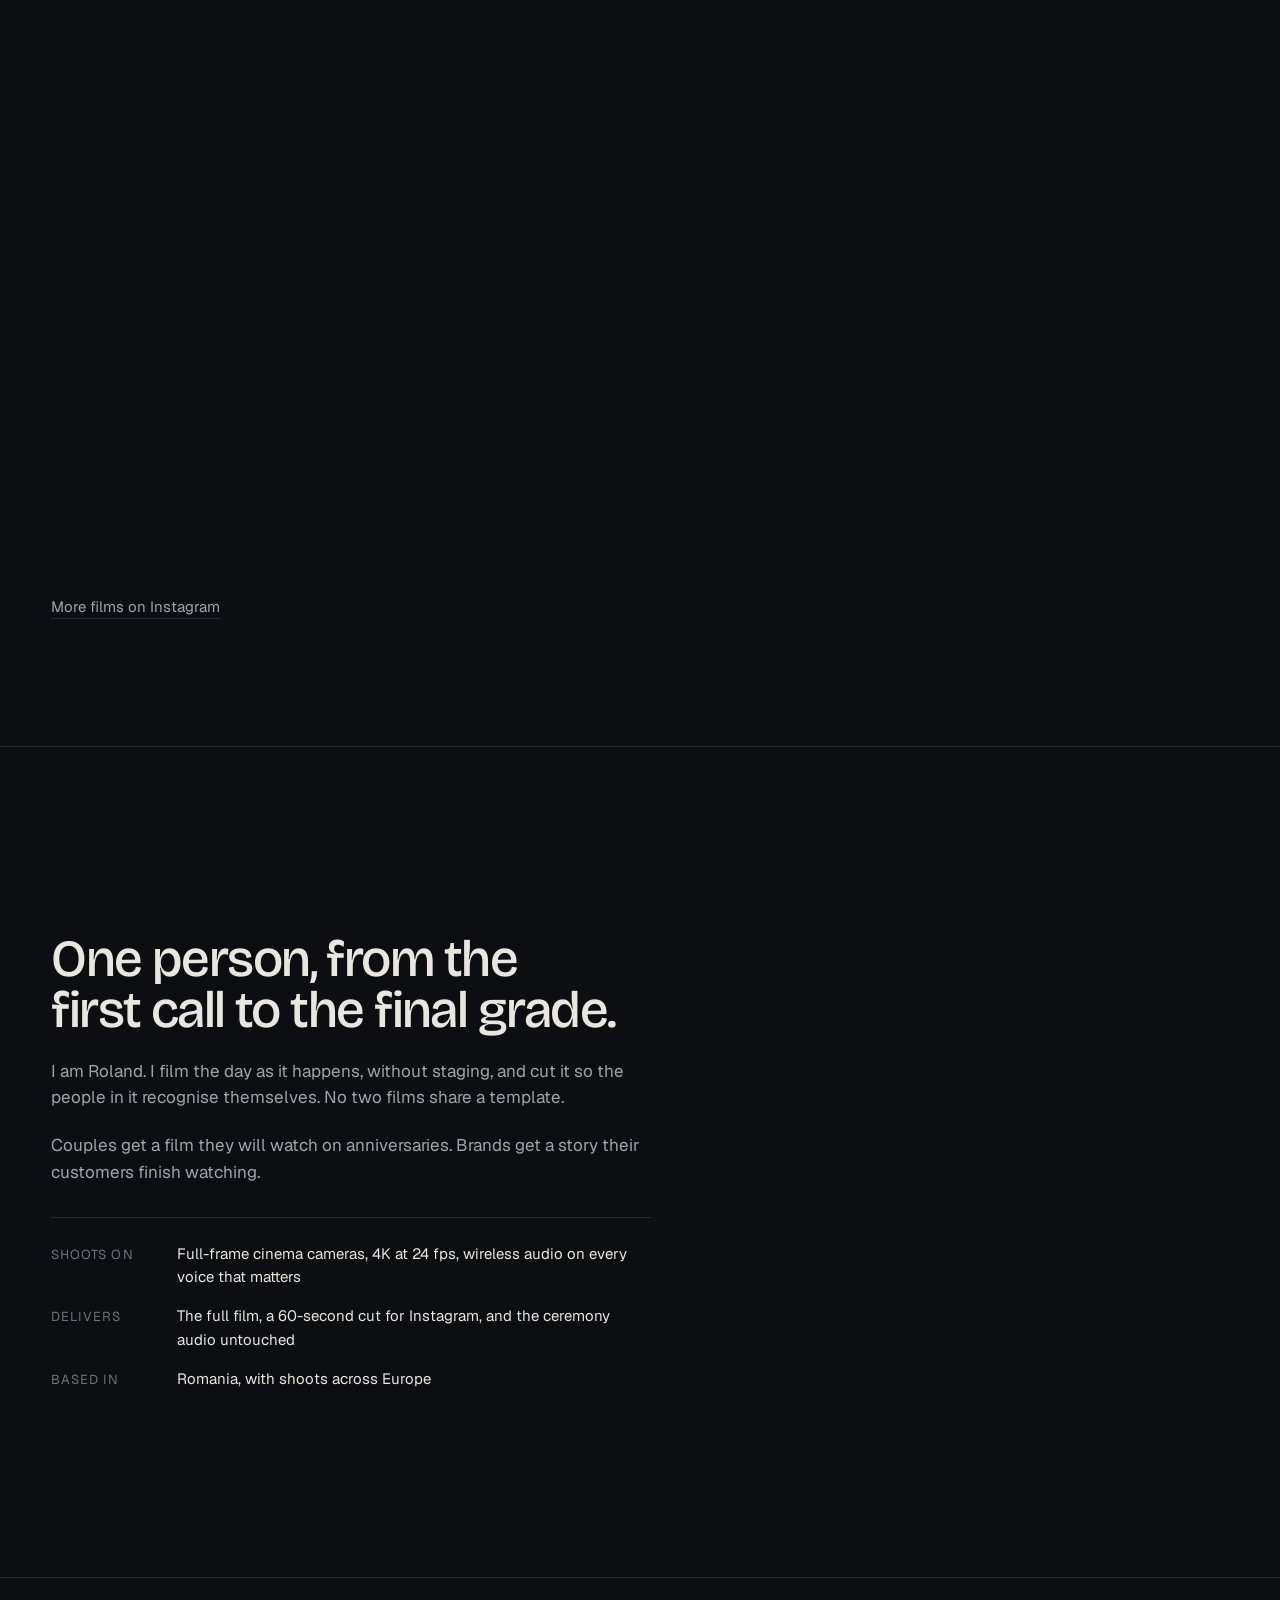
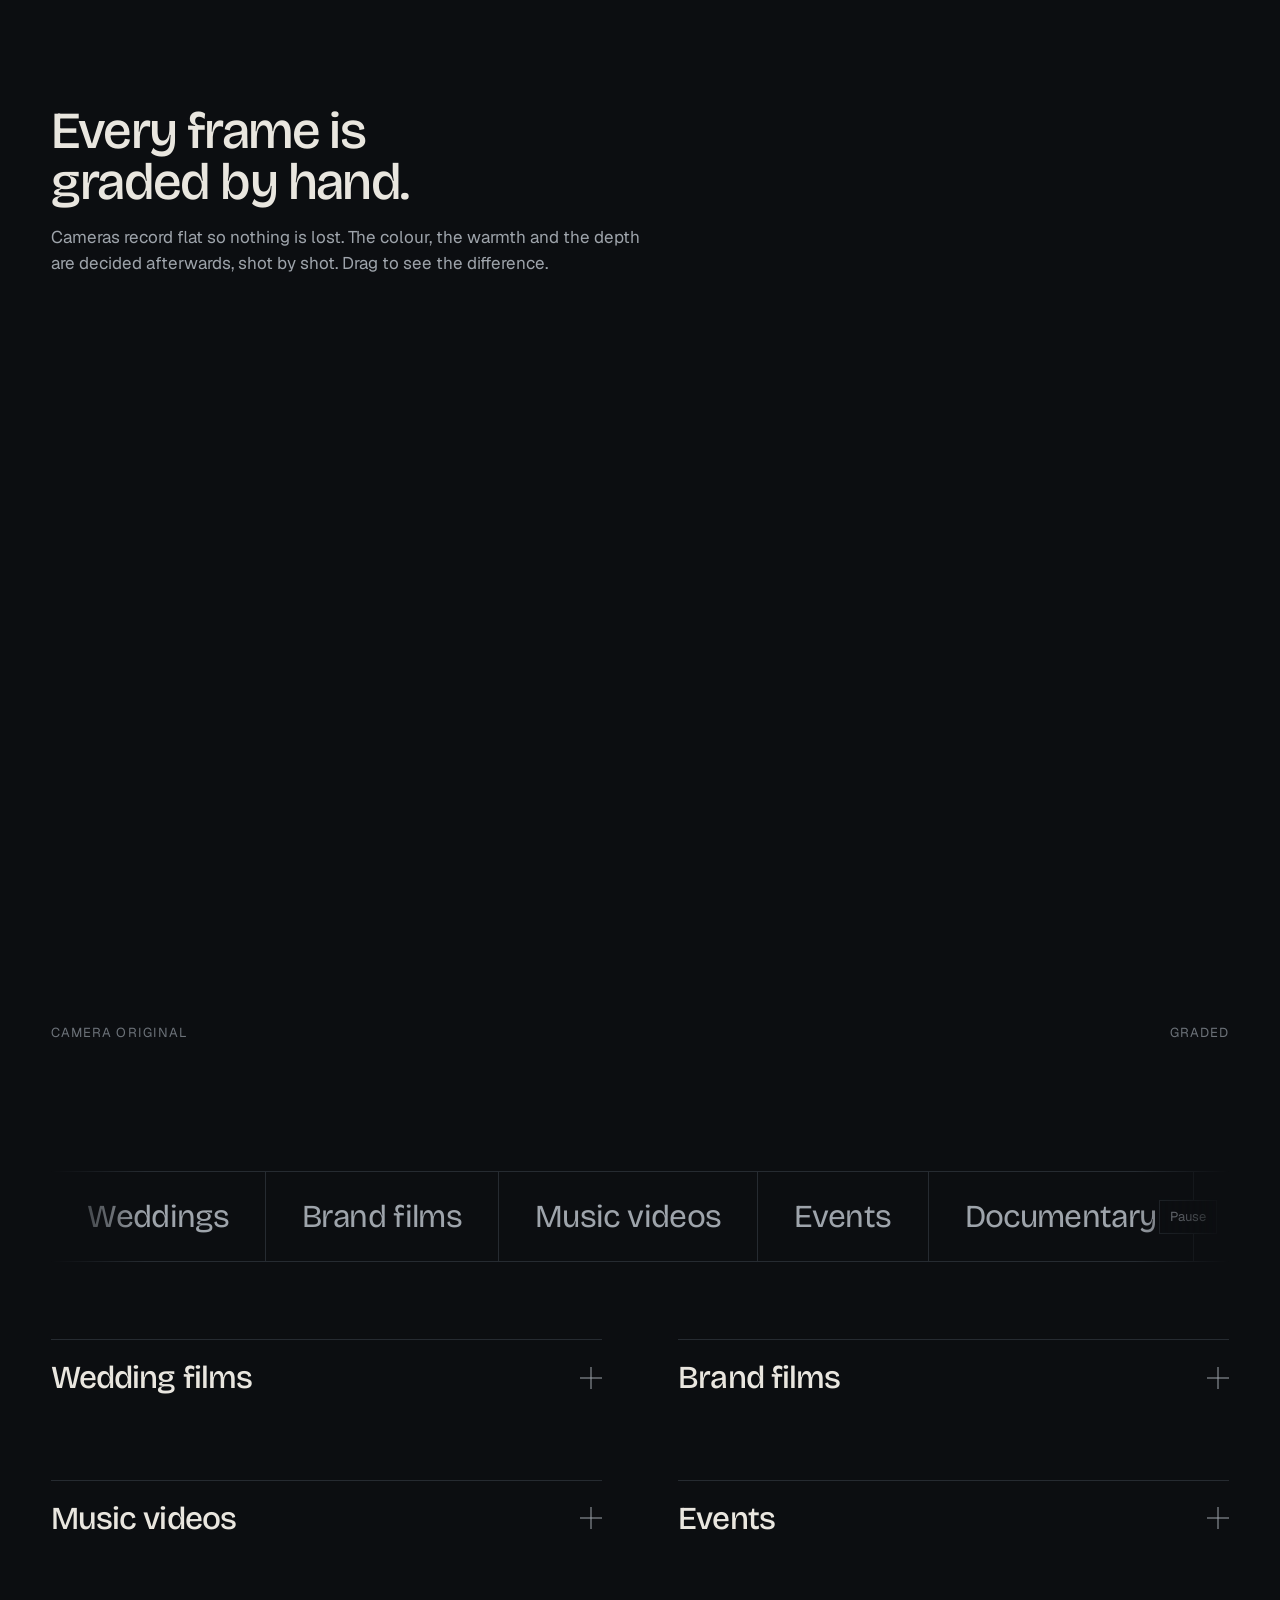
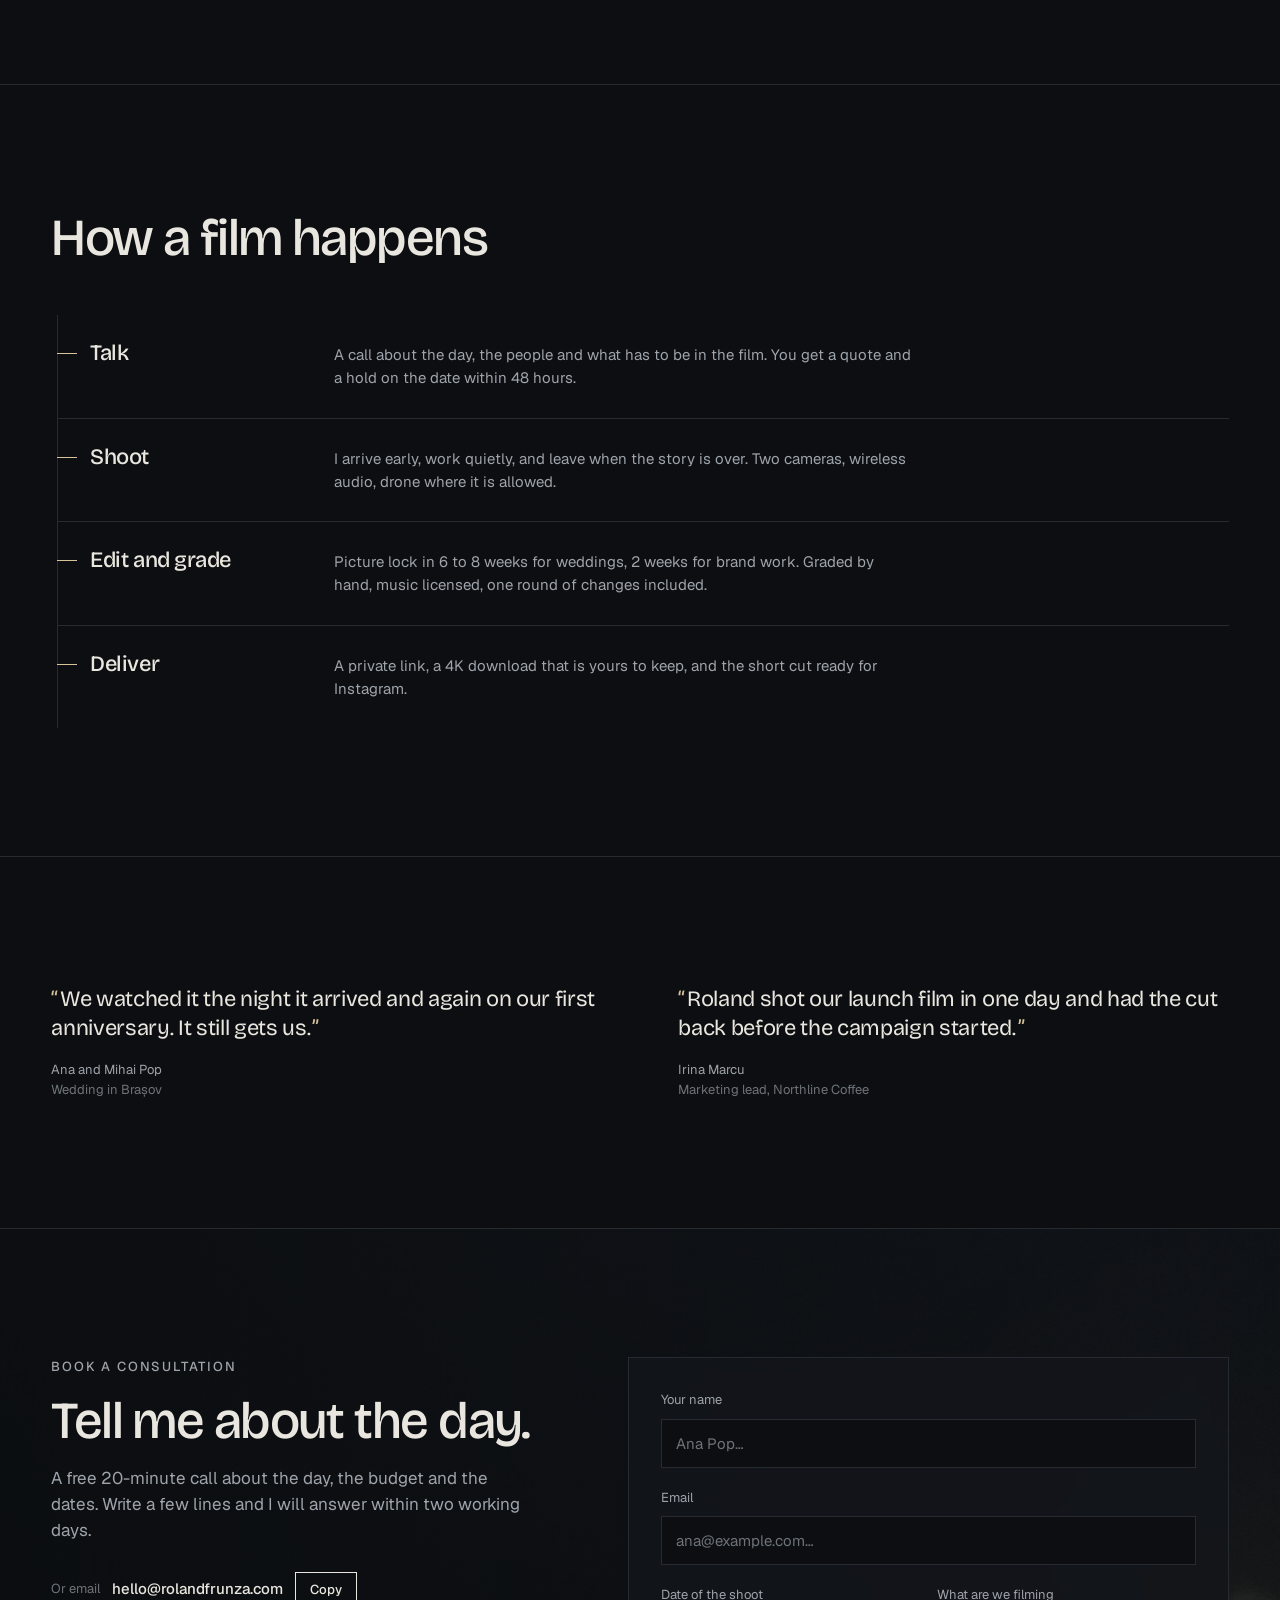
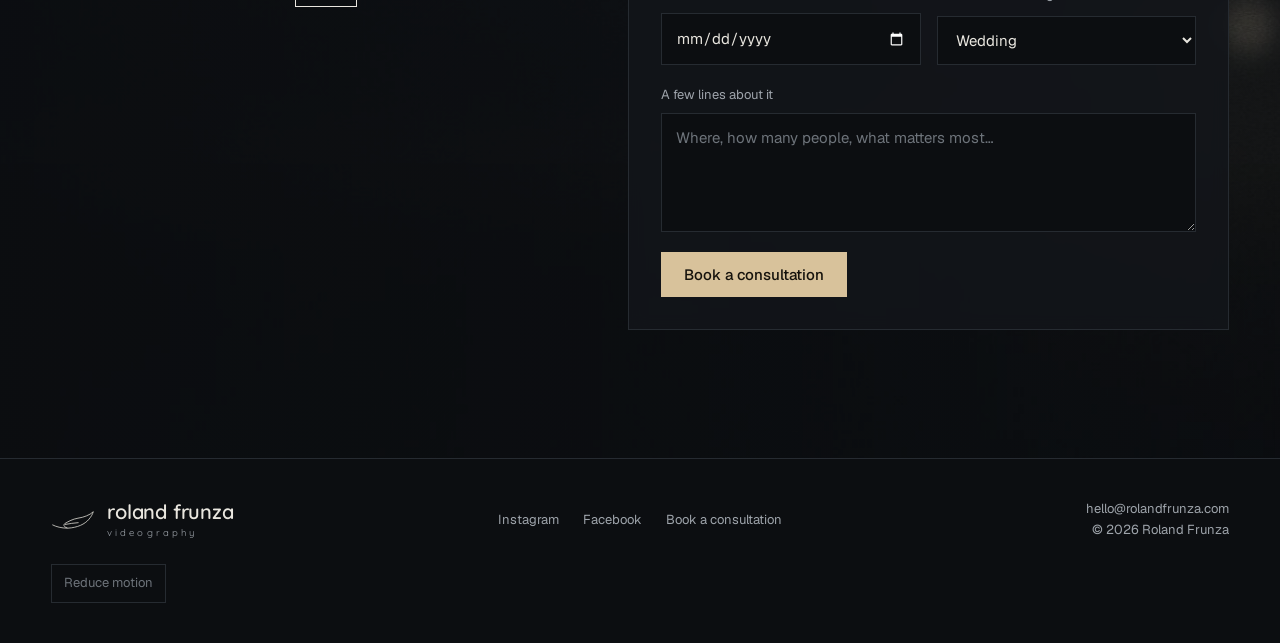
==== commit 175e155d: "Rename the call to action to "Book a consultation" Apply the new label in the nav, hero, booking for" ====
--- a/projects/roland-frunza/index.html
+++ b/projects/roland-frunza/index.html
@@ -29,7 +29,7 @@
       <a href="#about">About</a>
       <a href="#process">Process</a>
     </nav>
-    <a class="btn btn--small" href="#book">Book a date</a>
+    <a class="btn btn--small" href="#book">Book a consultation</a>
     <span class="nav__scrub" aria-hidden="true"></span>
   </header>
 
@@ -46,7 +46,7 @@
         <h1 id="hero-title">Films that still feel like the day.</h1>
         <p class="hero__sub">Wedding films, brand stories and live events, shot and graded by one pair of hands.</p>
         <div class="hero__actions">
-          <a class="btn btn--primary" href="#book">Book a date</a>
+          <a class="btn btn--primary" href="#book">Book a consultation</a>
           <a class="btn btn--ghost btn--play" href="https://www.instagram.com/rolandfrunza/" target="_blank" rel="noopener">
             <span class="btn__ring" aria-hidden="true"><svg class="icon" viewBox="0 0 24 24" aria-hidden="true" focusable="false"><path d="M8 5.5v13l11-6.5z"/></svg></span>
             Play showreel
@@ -250,9 +250,9 @@
       <img class="book__frame" src="assets/contact.jpg" width="1920" height="800" alt="" loading="lazy" decoding="async">
       <div class="book__inner">
         <div class="book__intro" data-reveal>
-          <p class="eyebrow">Book a date</p>
+          <p class="eyebrow">Book a consultation</p>
           <h2 id="book-title">Tell me about the day.</h2>
-          <p>Dates go fast between May and October. Write a few lines and I will answer within two working days.</p>
+          <p>A free 20-minute call about the day, the budget and the dates. Write a few lines and I will answer within two working days.</p>
           <div class="contact-line">
             <span class="contact-line__label">Or email</span>
             <span class="contact-line__value" id="email-value" translate="no">hello@rolandfrunza.com</span>
@@ -293,7 +293,7 @@
             <p class="field__error" id="f-message-error" aria-live="polite"></p>
           </div>
           <div class="form__actions">
-            <button class="btn btn--primary" type="submit" id="submit-btn">Book a date</button>
+            <button class="btn btn--primary" type="submit" id="submit-btn">Book a consultation</button>
             <p class="form__status" id="form-status" aria-live="polite"></p>
           </div>
         </form>
@@ -325,7 +325,7 @@
     <nav class="footer__links" aria-label="Elsewhere">
       <a href="https://www.instagram.com/rolandfrunza/" target="_blank" rel="noopener">Instagram</a>
       <a href="https://www.facebook.com/profile.php?id=100063567347592" target="_blank" rel="noopener">Facebook</a>
-      <a href="#book">Book a date</a>
+      <a href="#book">Book a consultation</a>
     </nav>
     <p class="footer__note"><span translate="no">hello@rolandfrunza.com</span><br>© 2026 Roland Frunza</p>
     <button class="footer__motion" type="button" id="motion-toggle" aria-pressed="false">Reduce motion</button>
--- a/projects/roland-frunza/styles.css
+++ b/projects/roland-frunza/styles.css
@@ -123,9 +123,9 @@
 .btn--primary:hover { border-color: var(--fg); color: var(--bg); }
 .btn--ghost { border-color: rgba(233, 230, 223, 0.45); backdrop-filter: blur(6px); background-color: rgba(12, 14, 17, 0.35); }
 .btn--ghost:hover { border-color: var(--fg); color: var(--bg); }
-.btn--play { padding-left: 10px; }
+.btn--play { padding: 8px 22px 8px 9px; }
 .btn__ring {
-  display: inline-grid; place-items: center; width: 30px; height: 30px;
+  display: inline-grid; place-items: center; width: 27px; height: 27px;
   border: 1px solid currentColor; border-radius: 50%;
   transition: transform 320ms var(--ease-cine), background-color 200ms var(--ease-out);
 }
@@ -466,7 +466,7 @@
 .quote footer { display: grid; font-size: var(--step--1); color: var(--fg-2); }
 .quote footer span { color: var(--fg-3); }
 
-/* Book a date */
+/* Book a consultation */
 .book { position: relative; isolation: isolate; overflow: hidden; border-top: 1px solid var(--line); }
 .book__frame { position: absolute; inset: 0; z-index: -2; width: 100%; height: 100%; object-fit: cover; transform: scale(1.08); }
 .js .book.in .book__frame { animation: pan 14s var(--ease-cine) both; }
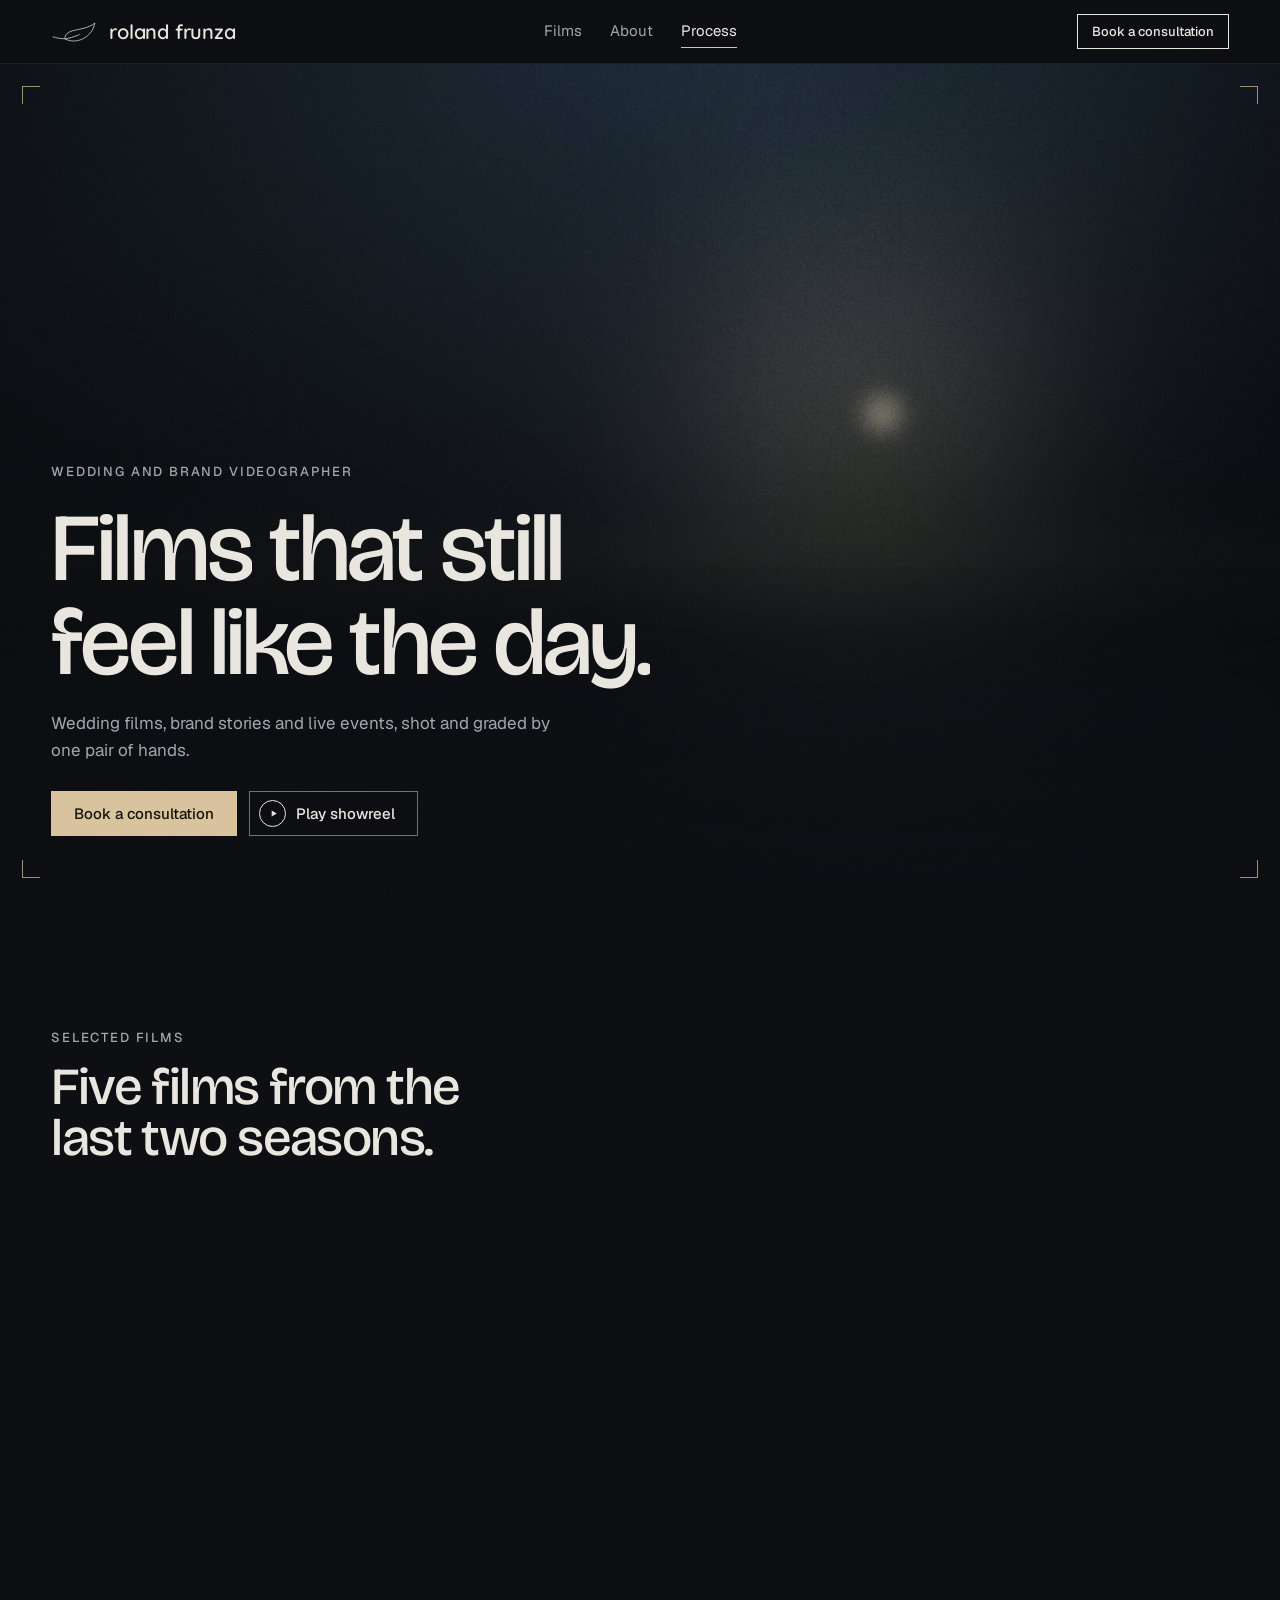
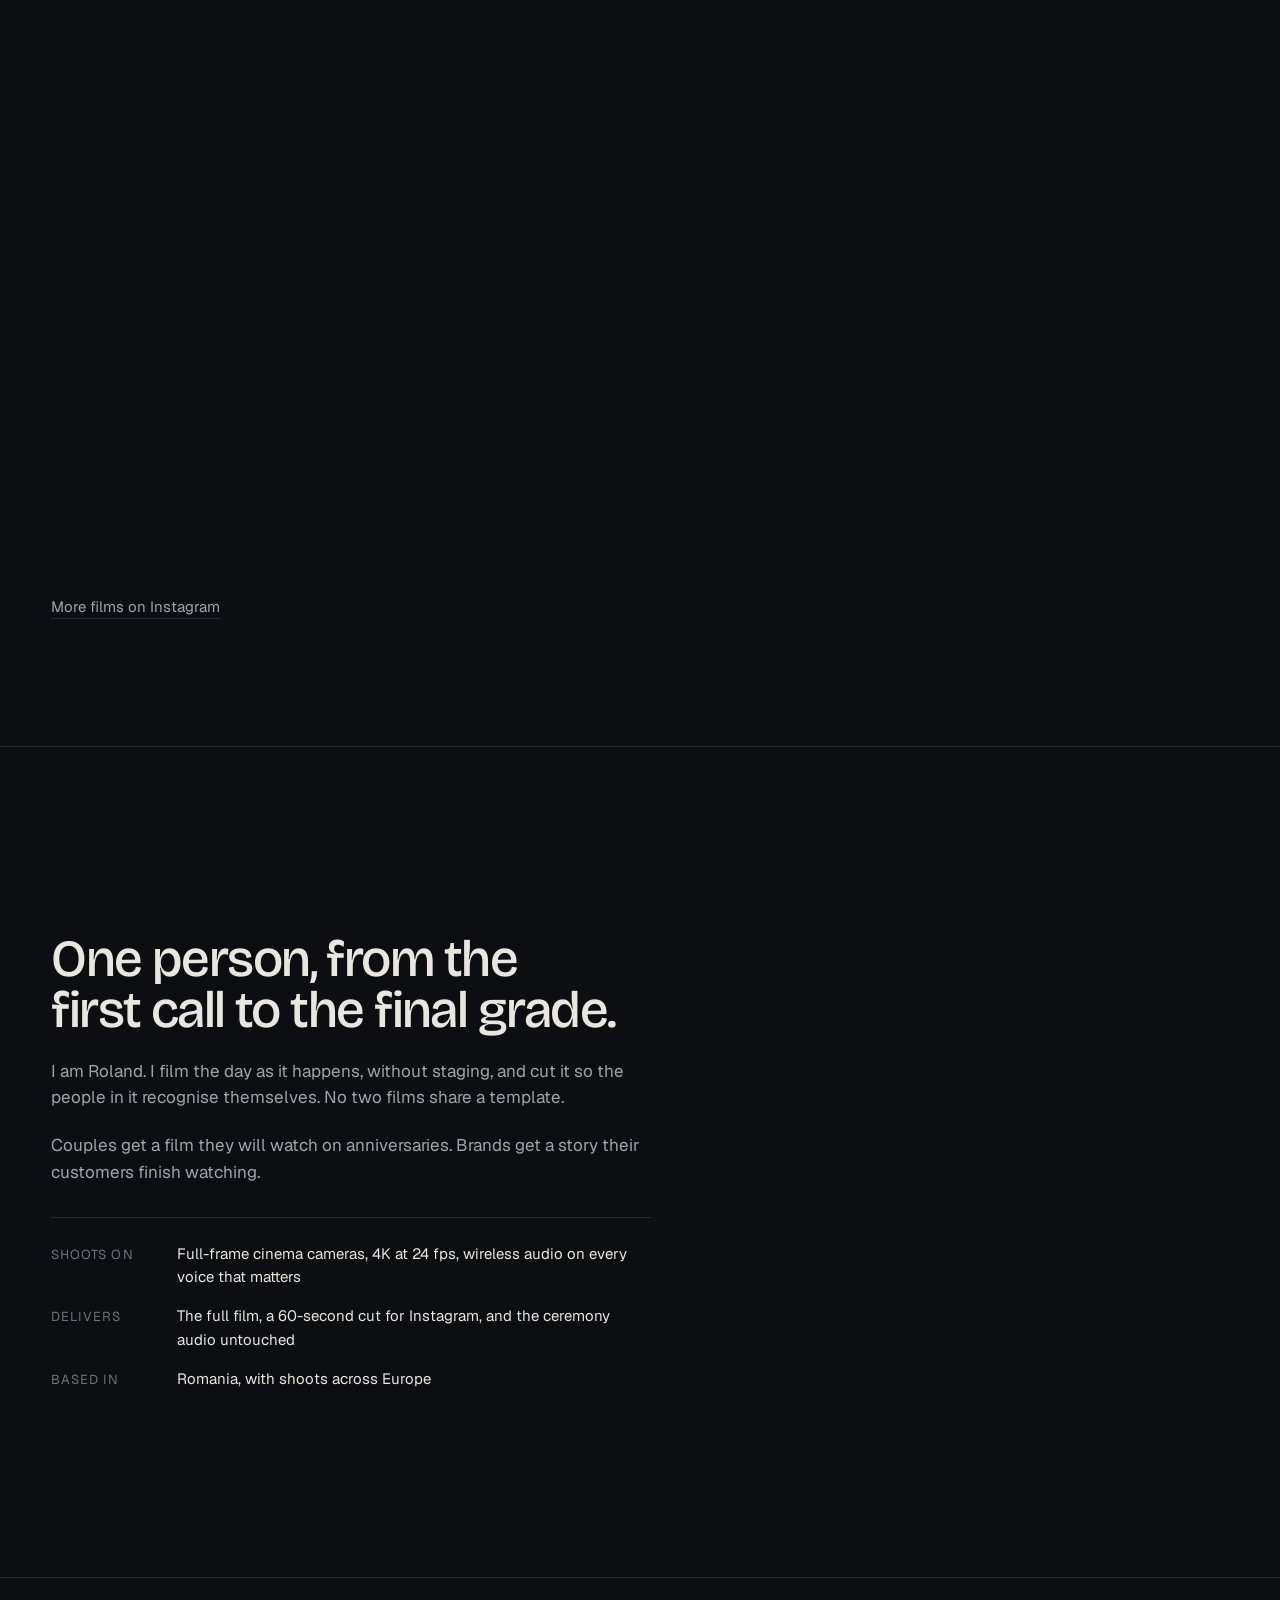
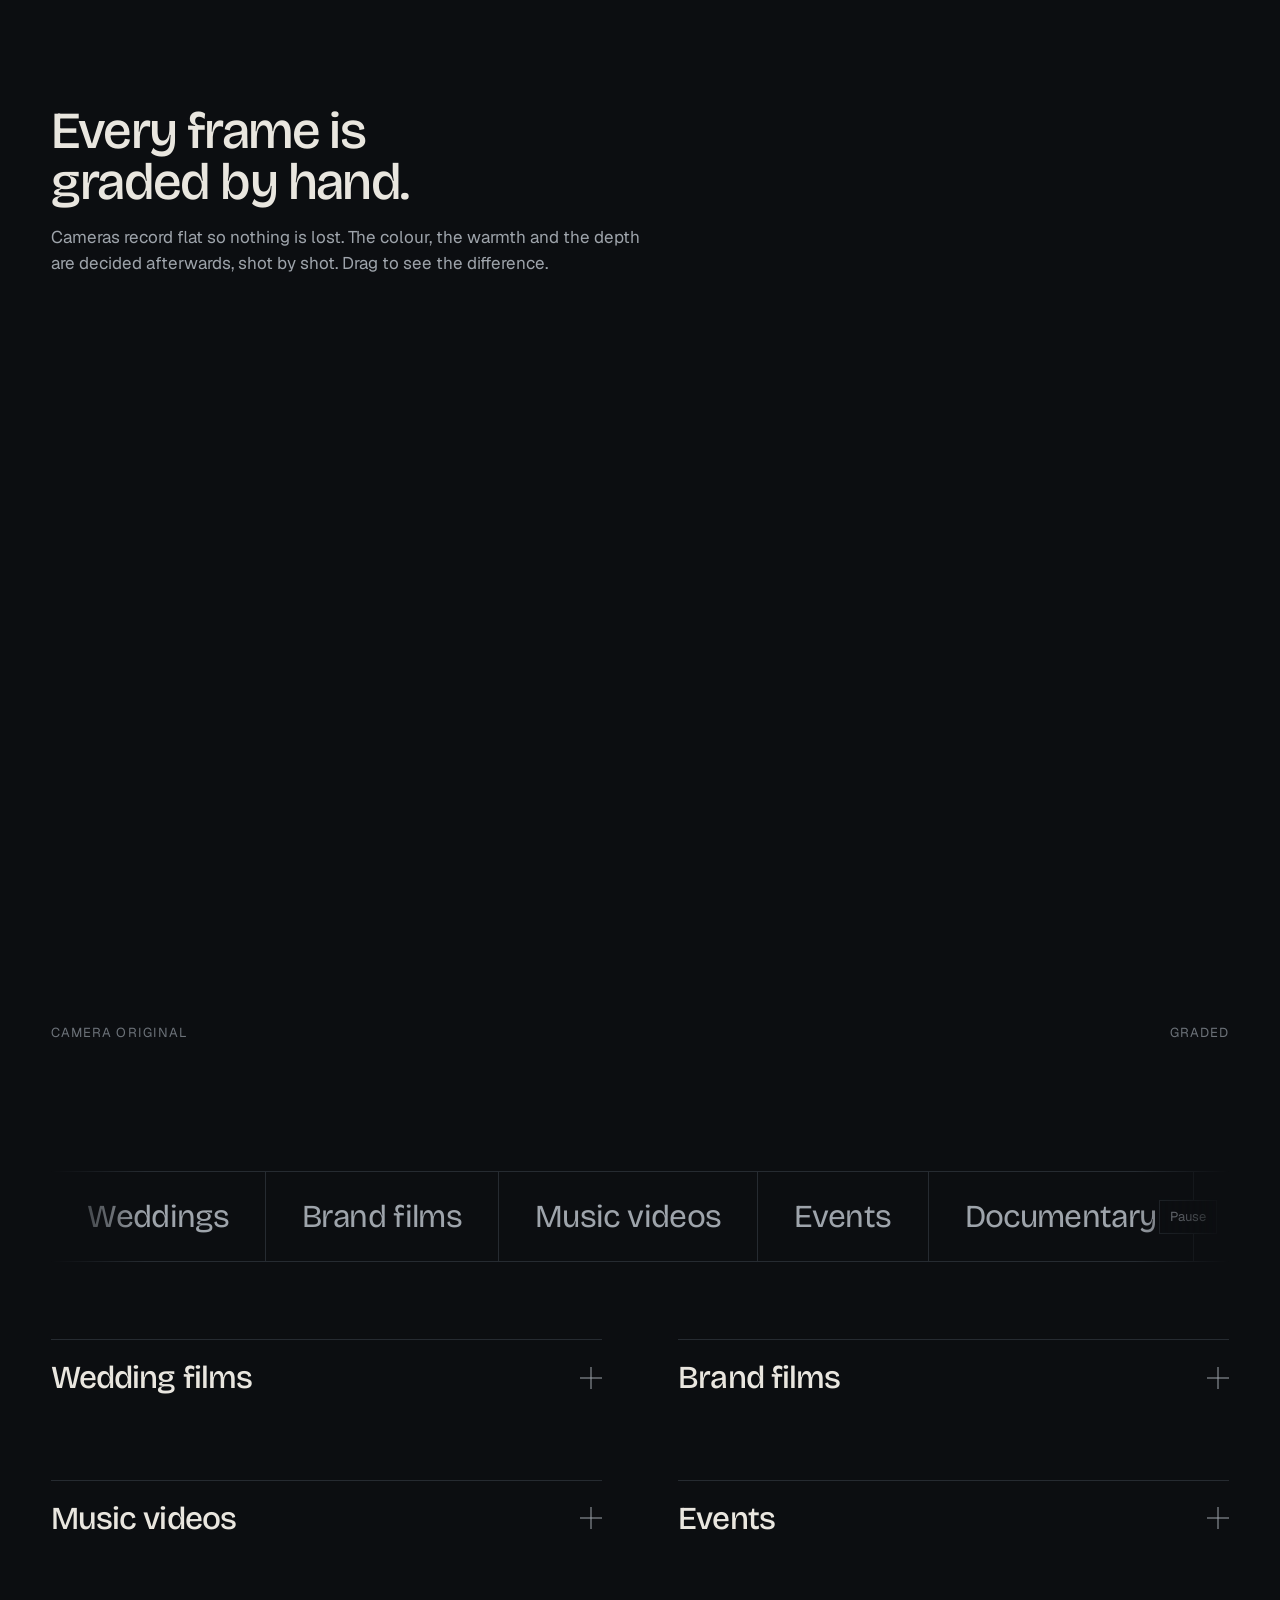
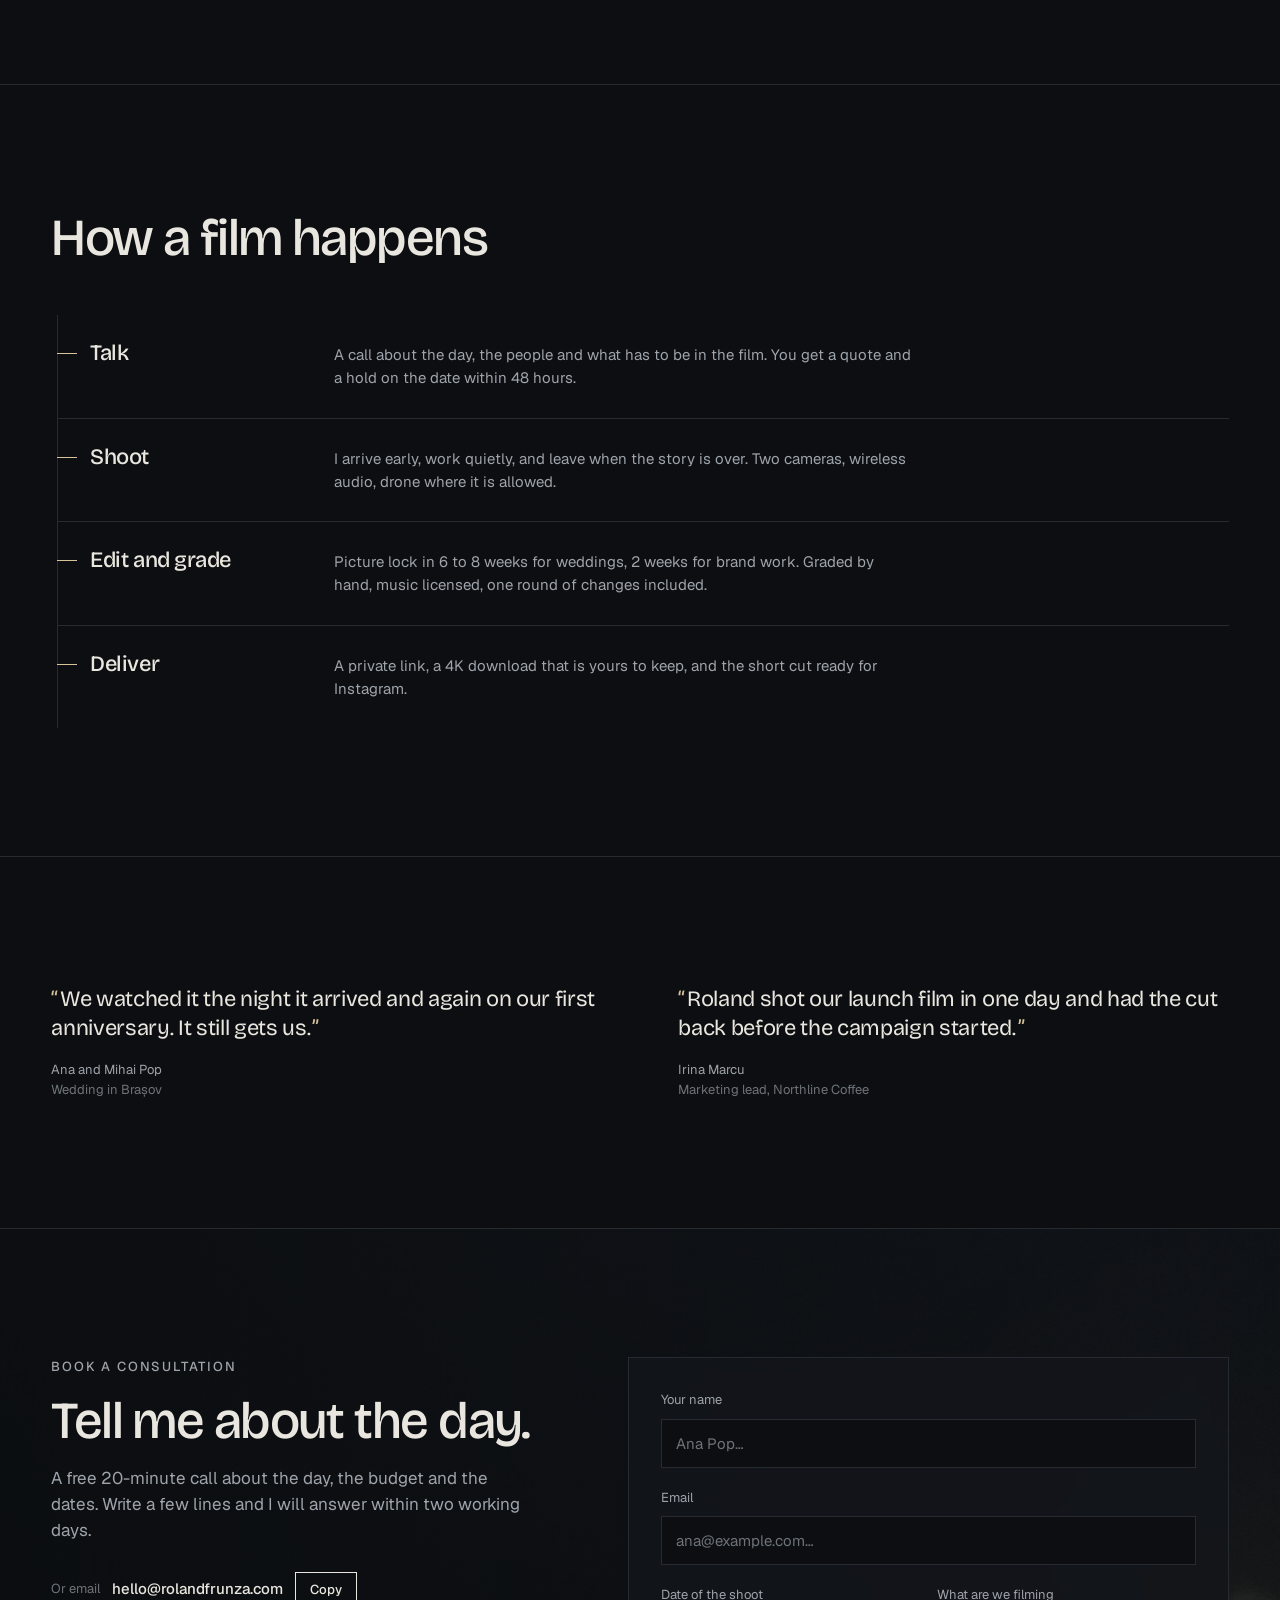
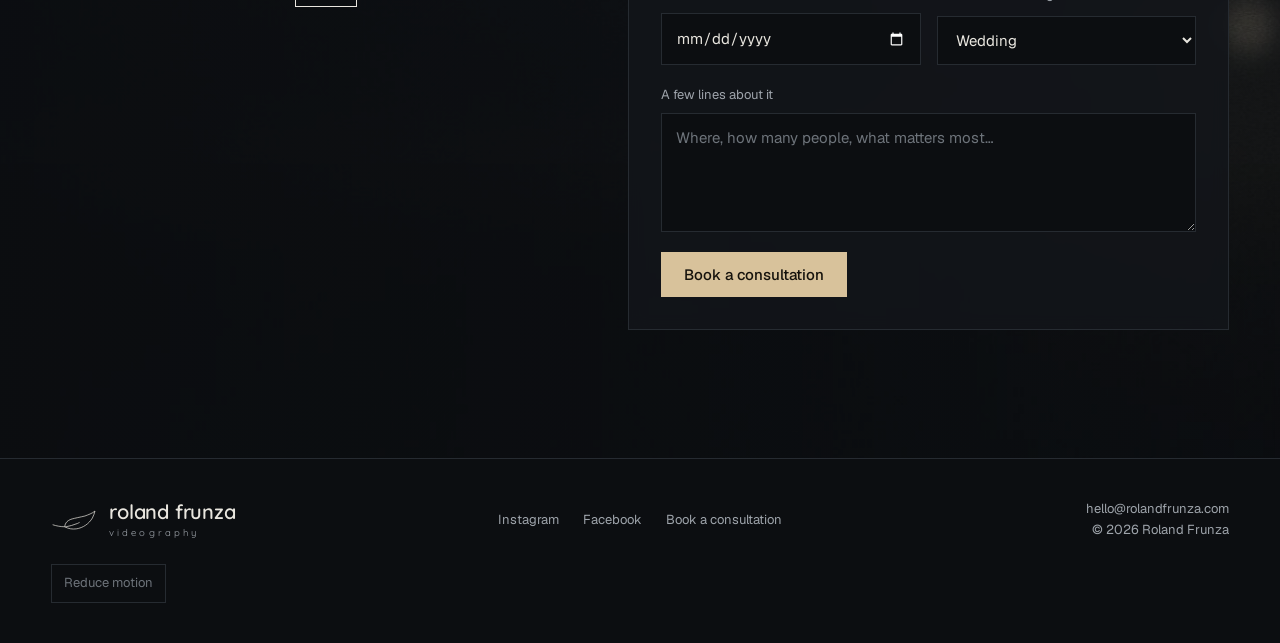
==== commit 071524a2: "Retrace the leaf against the original logo and play the ident on every load Trace the leaf from a th" ====
--- a/projects/roland-frunza/index.html
+++ b/projects/roland-frunza/index.html
@@ -14,7 +14,7 @@
   <!-- Ident: the leaf from Roland's logo draws itself as one stroke, then the lockup resolves into the film leader. -->
   <div class="ident" id="ident" aria-hidden="true">
     <div class="ident__inner">
-      <svg class="leaf leaf--ident" viewBox="0 0 520 235" aria-hidden="true" focusable="false"><path class="leaf__edge" d="M20,176 C65,198 120,214 200,214 C310,208 400,168 449,108 C471,82 491,50 500,20 C457,60 387,86 319,96 C259,106 209,132 163,160 C143,174 151,200 189,210"/><path class="leaf__rib" d="M168,170 C215,160 273,153 321,149"/></svg>
+      <svg class="leaf leaf--ident" viewBox="0 0 520 240" aria-hidden="true" focusable="false"><path class="leaf__edge" d="M20,181 C60,194 110,203 155,203 C195,226 240,233 285,227 C365,216 432,167 470,103 C484,77 494,47 500,23 C470,50 420,67 385,80 C330,93 270,105 240,113 C205,122 180,140 168,160 C158,177 154,191 155,203"/><path class="leaf__rib" d="M166,204 C205,196 255,184 300,165 C308,161 314,158 320,155"/></svg>
       <span class="ident__word" translate="no">roland frunza</span>
       <span class="ident__role">videography</span>
     </div>
@@ -23,7 +23,7 @@
   <div class="grain" aria-hidden="true"></div>
 
   <header class="nav">
-    <a class="nav__brand" id="brand" href="#top" translate="no" title="Roland Frunza, videography"><svg class="leaf" viewBox="0 0 520 235" aria-hidden="true" focusable="false"><path class="leaf__edge" d="M20,176 C65,198 120,214 200,214 C310,208 400,168 449,108 C471,82 491,50 500,20 C457,60 387,86 319,96 C259,106 209,132 163,160 C143,174 151,200 189,210"/><path class="leaf__rib" d="M168,170 C215,160 273,153 321,149"/></svg><span class="wordmark">roland frunza</span></a>
+    <a class="nav__brand" id="brand" href="#top" translate="no" title="Roland Frunza, videography"><svg class="leaf" viewBox="0 0 520 240" aria-hidden="true" focusable="false"><path class="leaf__edge" d="M20,181 C60,194 110,203 155,203 C195,226 240,233 285,227 C365,216 432,167 470,103 C484,77 494,47 500,23 C470,50 420,67 385,80 C330,93 270,105 240,113 C205,122 180,140 168,160 C158,177 154,191 155,203"/><path class="leaf__rib" d="M166,204 C205,196 255,184 300,165 C308,161 314,158 320,155"/></svg><span class="wordmark">roland frunza</span></a>
     <nav class="nav__links" aria-label="Sections">
       <a href="#films">Films</a>
       <a href="#about">About</a>
@@ -321,7 +321,7 @@
   </main>
 
   <footer class="footer">
-    <a class="footer__brand" href="#top" translate="no"><svg class="leaf" viewBox="0 0 520 235" aria-hidden="true" focusable="false"><path class="leaf__edge" d="M20,176 C65,198 120,214 200,214 C310,208 400,168 449,108 C471,82 491,50 500,20 C457,60 387,86 319,96 C259,106 209,132 163,160 C143,174 151,200 189,210"/><path class="leaf__rib" d="M168,170 C215,160 273,153 321,149"/></svg><span class="wordmark">roland frunza<small>videography</small></span></a>
+    <a class="footer__brand" href="#top" translate="no"><svg class="leaf" viewBox="0 0 520 240" aria-hidden="true" focusable="false"><path class="leaf__edge" d="M20,181 C60,194 110,203 155,203 C195,226 240,233 285,227 C365,216 432,167 470,103 C484,77 494,47 500,23 C470,50 420,67 385,80 C330,93 270,105 240,113 C205,122 180,140 168,160 C158,177 154,191 155,203"/><path class="leaf__rib" d="M166,204 C205,196 255,184 300,165 C308,161 314,158 320,155"/></svg><span class="wordmark">roland frunza<small>videography</small></span></a>
     <nav class="footer__links" aria-label="Elsewhere">
       <a href="https://www.instagram.com/rolandfrunza/" target="_blank" rel="noopener">Instagram</a>
       <a href="https://www.facebook.com/profile.php?id=100063567347592" target="_blank" rel="noopener">Facebook</a>
--- a/projects/roland-frunza/styles.css
+++ b/projects/roland-frunza/styles.css
@@ -159,12 +159,12 @@
 }
 .wordmark { font-family: var(--font-brand); font-weight: 600; font-size: 1.25rem; letter-spacing: -0.01em; line-height: 1; display: grid; }
 .wordmark small { font-family: var(--font-brand); font-weight: 400; font-size: 0.6rem; letter-spacing: 0.32em; text-transform: lowercase; color: var(--fg-2); margin-top: 6px; }
-.leaf { width: 44px; height: 20px; fill: none; stroke: currentColor; stroke-width: 9; stroke-linecap: round; stroke-linejoin: round; flex: none; overflow: visible; }
-.leaf__edge { stroke-dasharray: 1340; }
-.leaf__rib { stroke-dasharray: 160; }
+.leaf { width: 46px; height: 21px; fill: none; stroke: currentColor; stroke-width: 8; stroke-linecap: round; stroke-linejoin: round; flex: none; overflow: visible; }
+.leaf__edge { stroke-dasharray: 1010; }
+.leaf__rib { stroke-dasharray: 170; }
 .nav__brand .leaf__edge, .nav__brand .leaf__rib { transition: stroke-dashoffset 1200ms var(--ease-cine); stroke-dashoffset: 0; }
 .nav__brand:hover .leaf__edge { animation: leaf-edge-redraw 1400ms var(--ease-cine); }
-@keyframes leaf-edge-redraw { 0% { stroke-dashoffset: 1340; } 100% { stroke-dashoffset: 0; } }
+@keyframes leaf-edge-redraw { 0% { stroke-dashoffset: 1010; } 100% { stroke-dashoffset: 0; } }
 .nav__links a { position: relative; padding-bottom: 2px; }
 .nav__links a::after { content: ""; position: absolute; left: 0; right: 0; bottom: -4px; height: 1px; background: var(--accent); transform: scaleX(0); transform-origin: left; transition: transform 320ms var(--ease-cine); }
 .nav__links a.is-active { color: var(--fg); }
@@ -242,9 +242,9 @@
 /* Ident: the leaf draws itself in one stroke, the name settles, the role tracks in, then the card fades into the leader */
 .ident { position: fixed; inset: 0; z-index: 80; display: grid; place-items: center; background: var(--bg); pointer-events: none; animation: ident-out 700ms var(--ident) var(--ease-cine) both, ident-done 1ms calc(var(--ident) + 700ms) both; }
 .ident__inner { display: grid; justify-items: center; gap: 22px; color: var(--fg); padding-inline: var(--gutter); }
-.leaf--ident { width: min(280px, 60vw); height: auto; stroke-width: 6; }
-.leaf--ident .leaf__edge { stroke-dashoffset: 1340; animation: draw 1500ms 200ms var(--ease-cine) both; }
-.leaf--ident .leaf__rib { stroke-dashoffset: 160; animation: draw 600ms 1300ms var(--ease-cine) both; }
+.leaf--ident { width: min(300px, 62vw); height: auto; stroke-width: 7; }
+.leaf--ident .leaf__edge { stroke-dashoffset: 1010; animation: draw 1500ms 200ms var(--ease-cine) both; }
+.leaf--ident .leaf__rib { stroke-dashoffset: 170; animation: draw 600ms 1300ms var(--ease-cine) both; }
 .ident__word { font-family: var(--font-brand); font-weight: 600; font-size: clamp(2rem, 1rem + 4vw, 3.4rem); letter-spacing: -0.01em; line-height: 1; opacity: 0; transform: translateY(14px); animation: ident-word 900ms 1250ms var(--ease-cine) both; }
 .ident__role { font-family: var(--font-brand); font-weight: 400; font-size: clamp(0.8rem, 0.6rem + 0.8vw, 1.05rem); letter-spacing: 0.42em; text-indent: 0.42em; color: var(--fg-2); opacity: 0; animation: ident-role 1000ms 1650ms var(--ease-cine) both; }
 @keyframes draw { to { stroke-dashoffset: 0; } }
